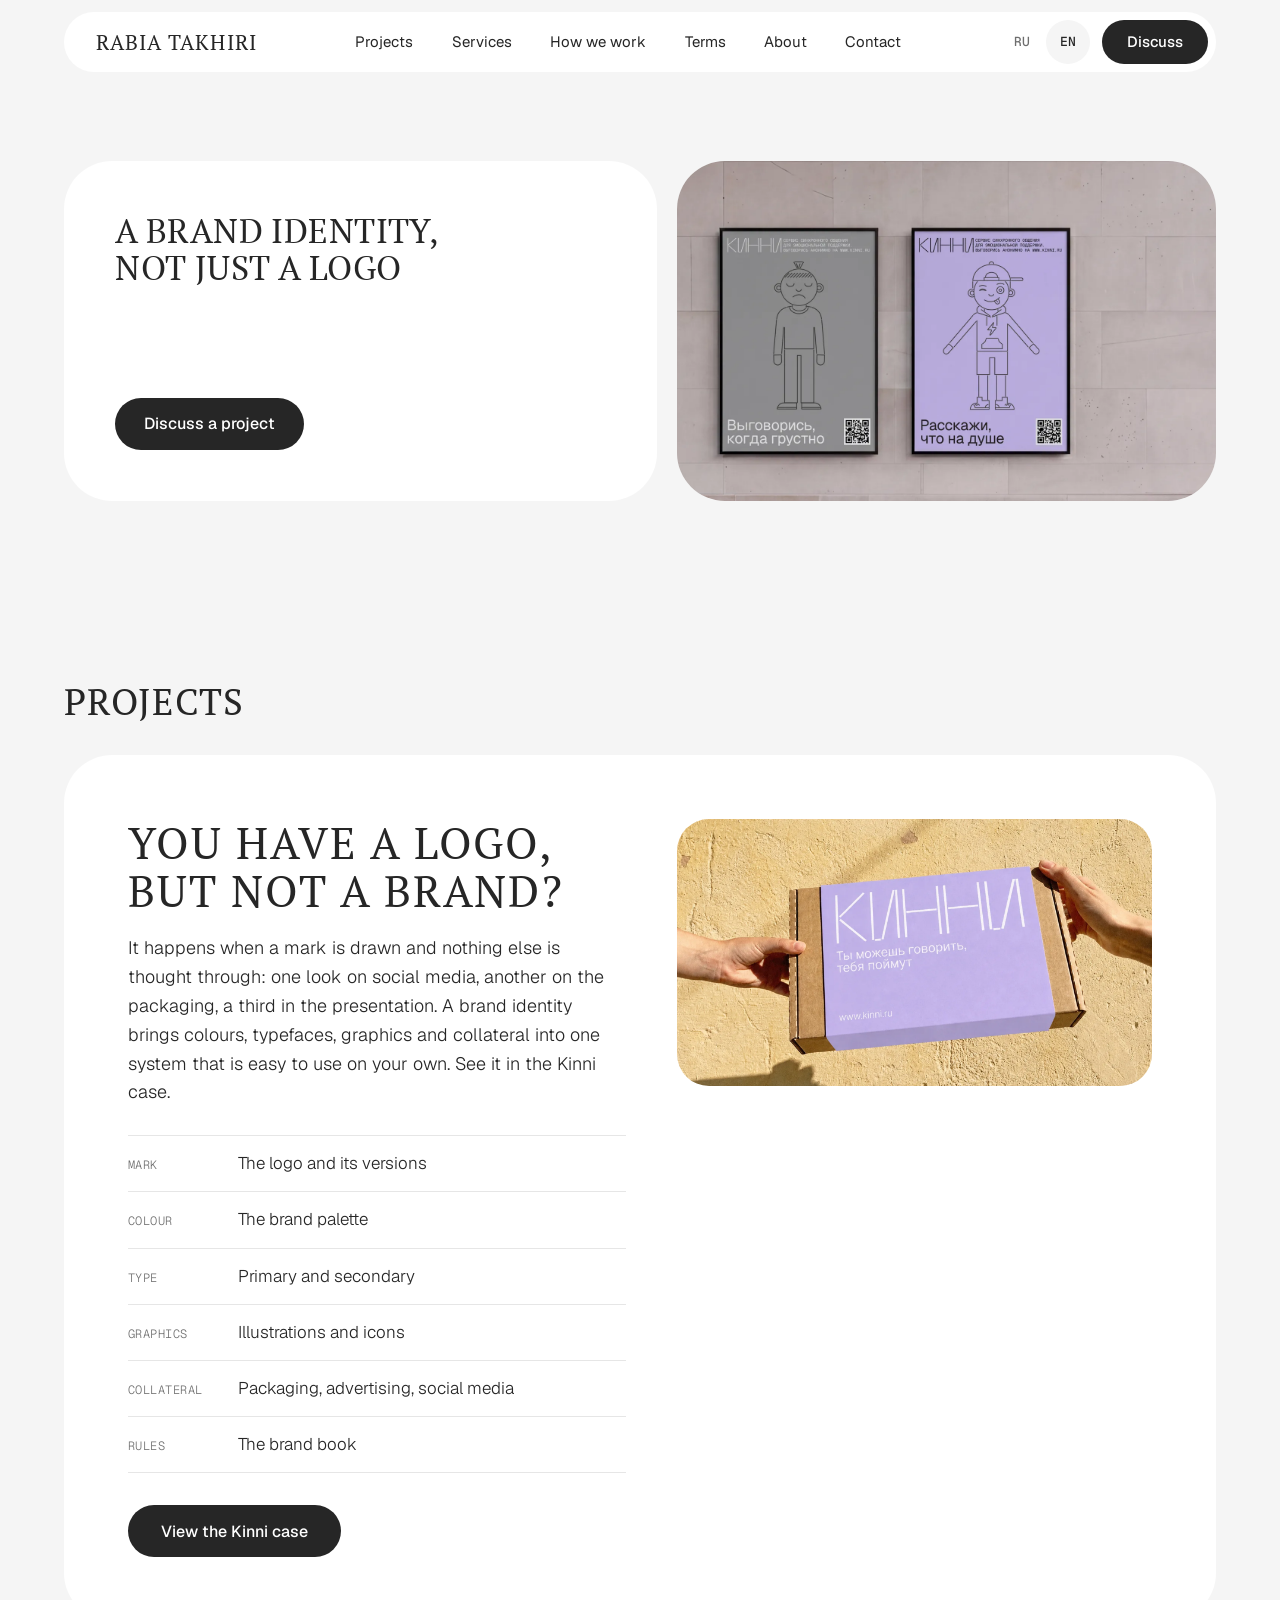
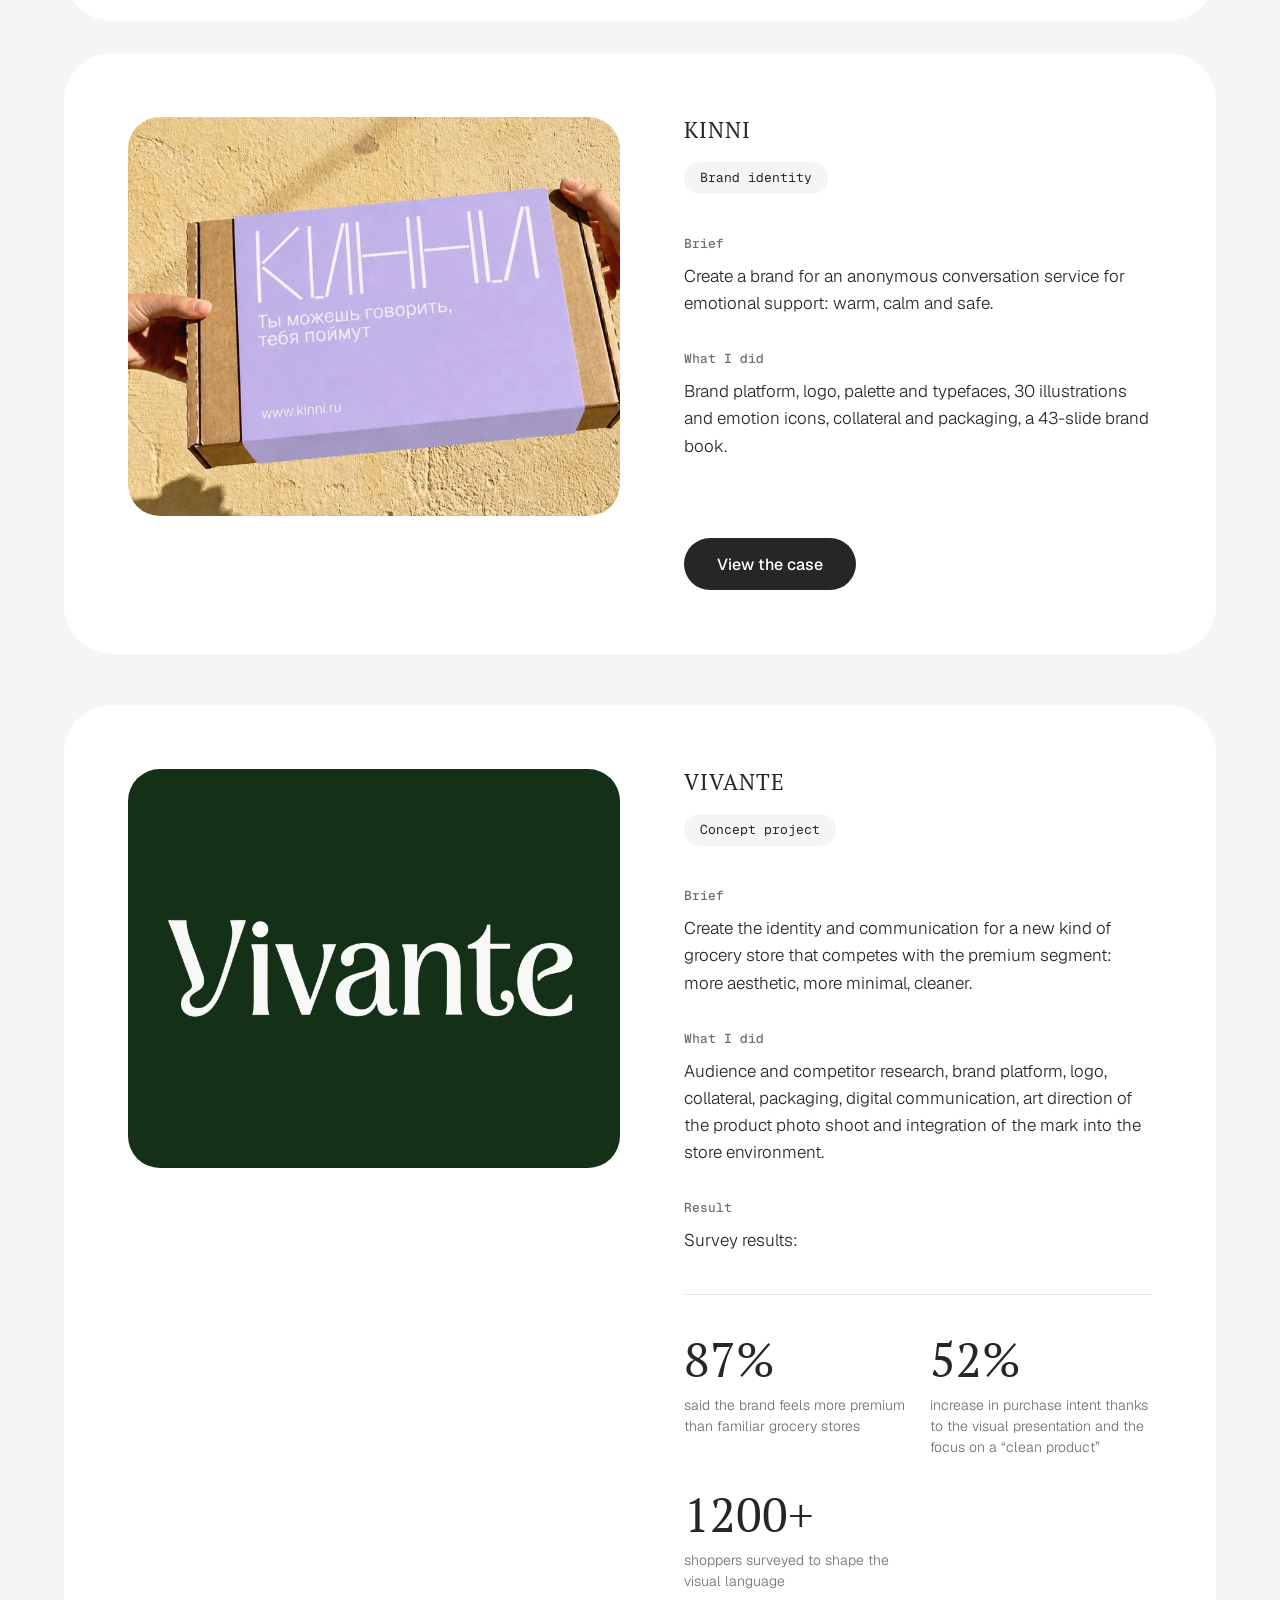
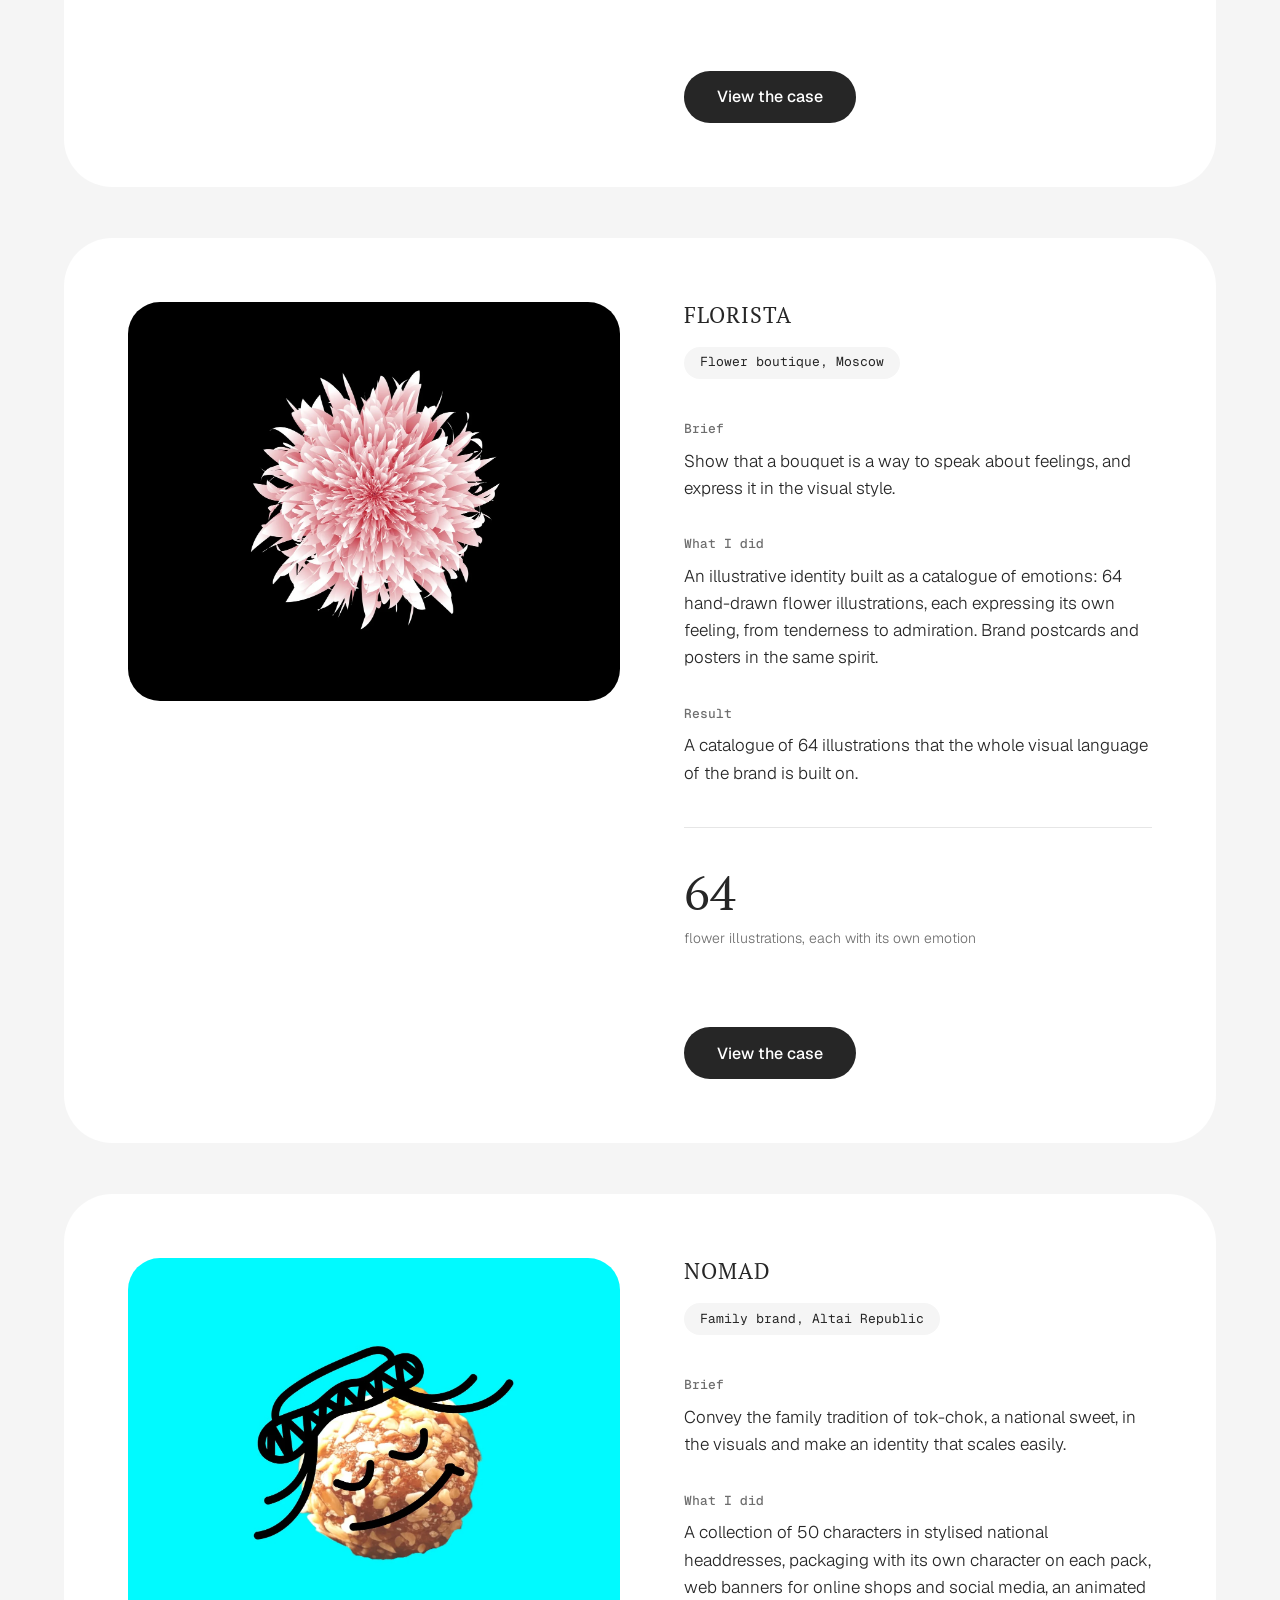
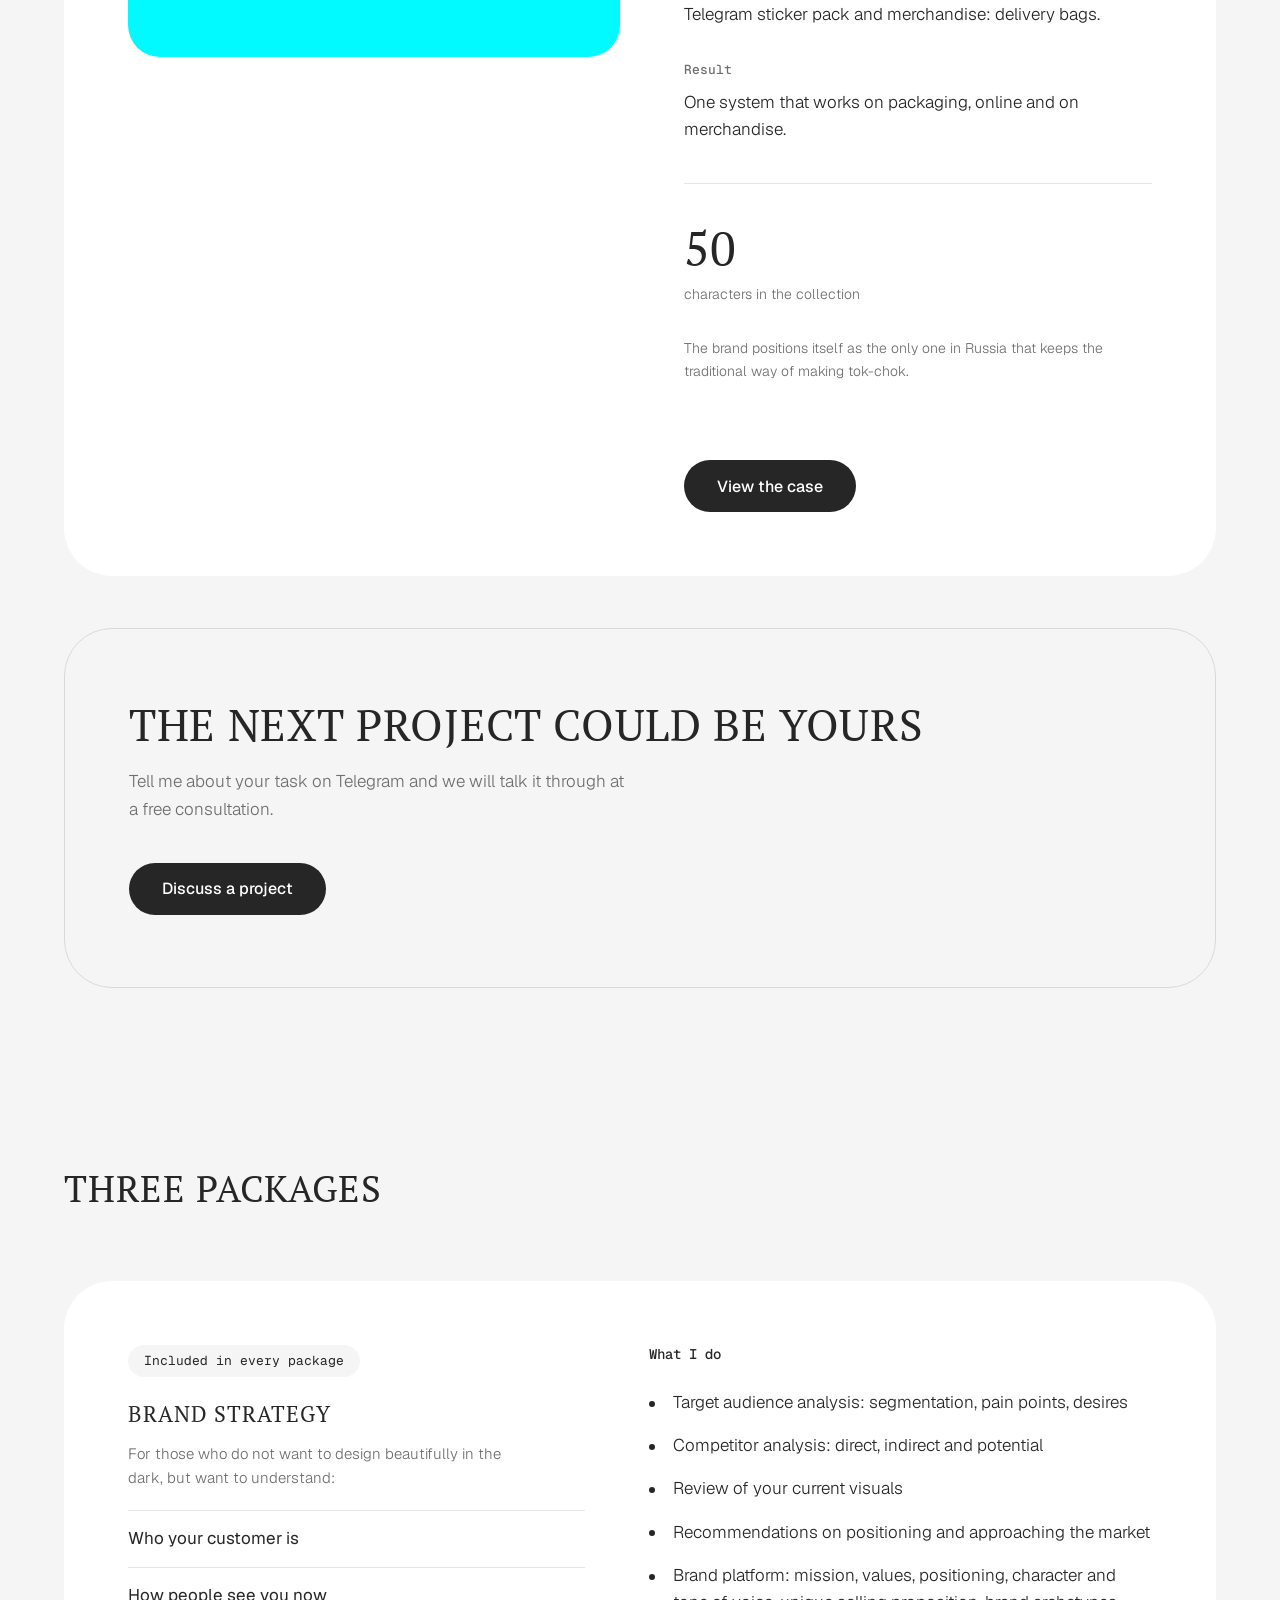
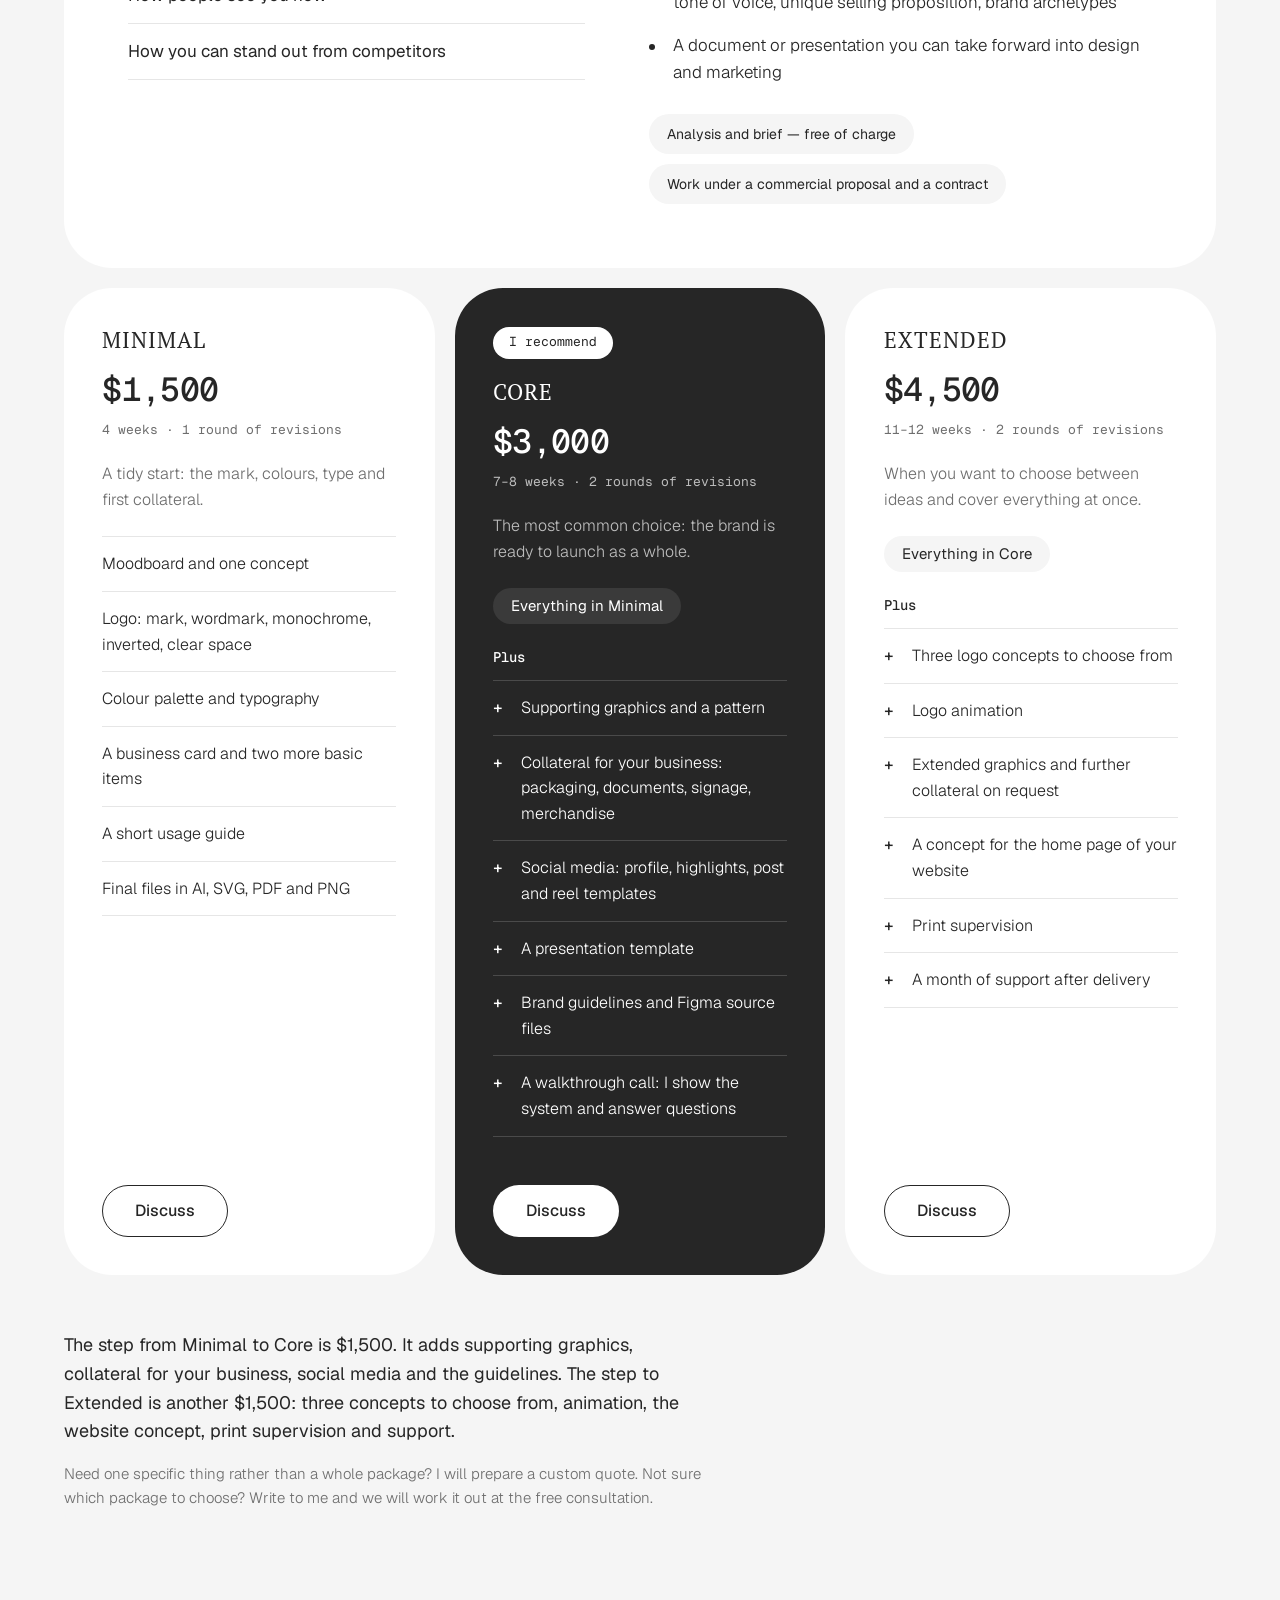
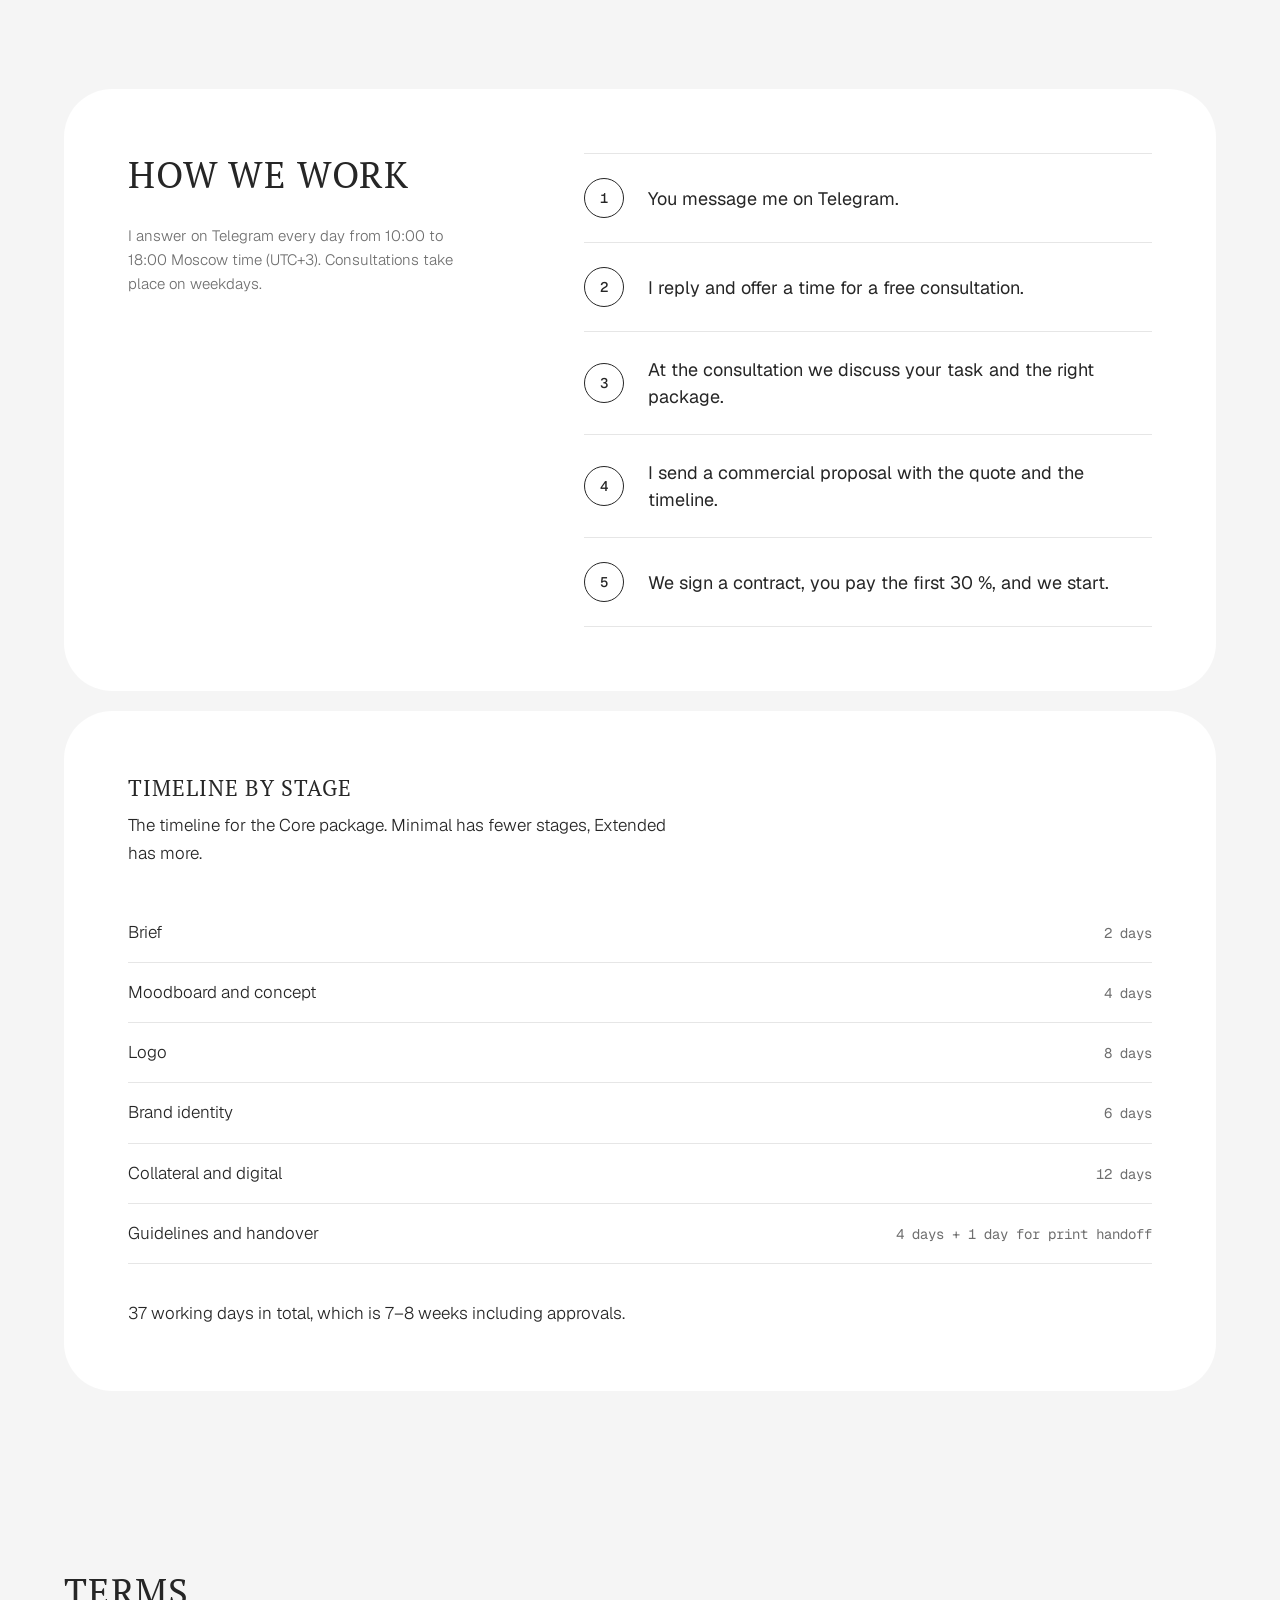
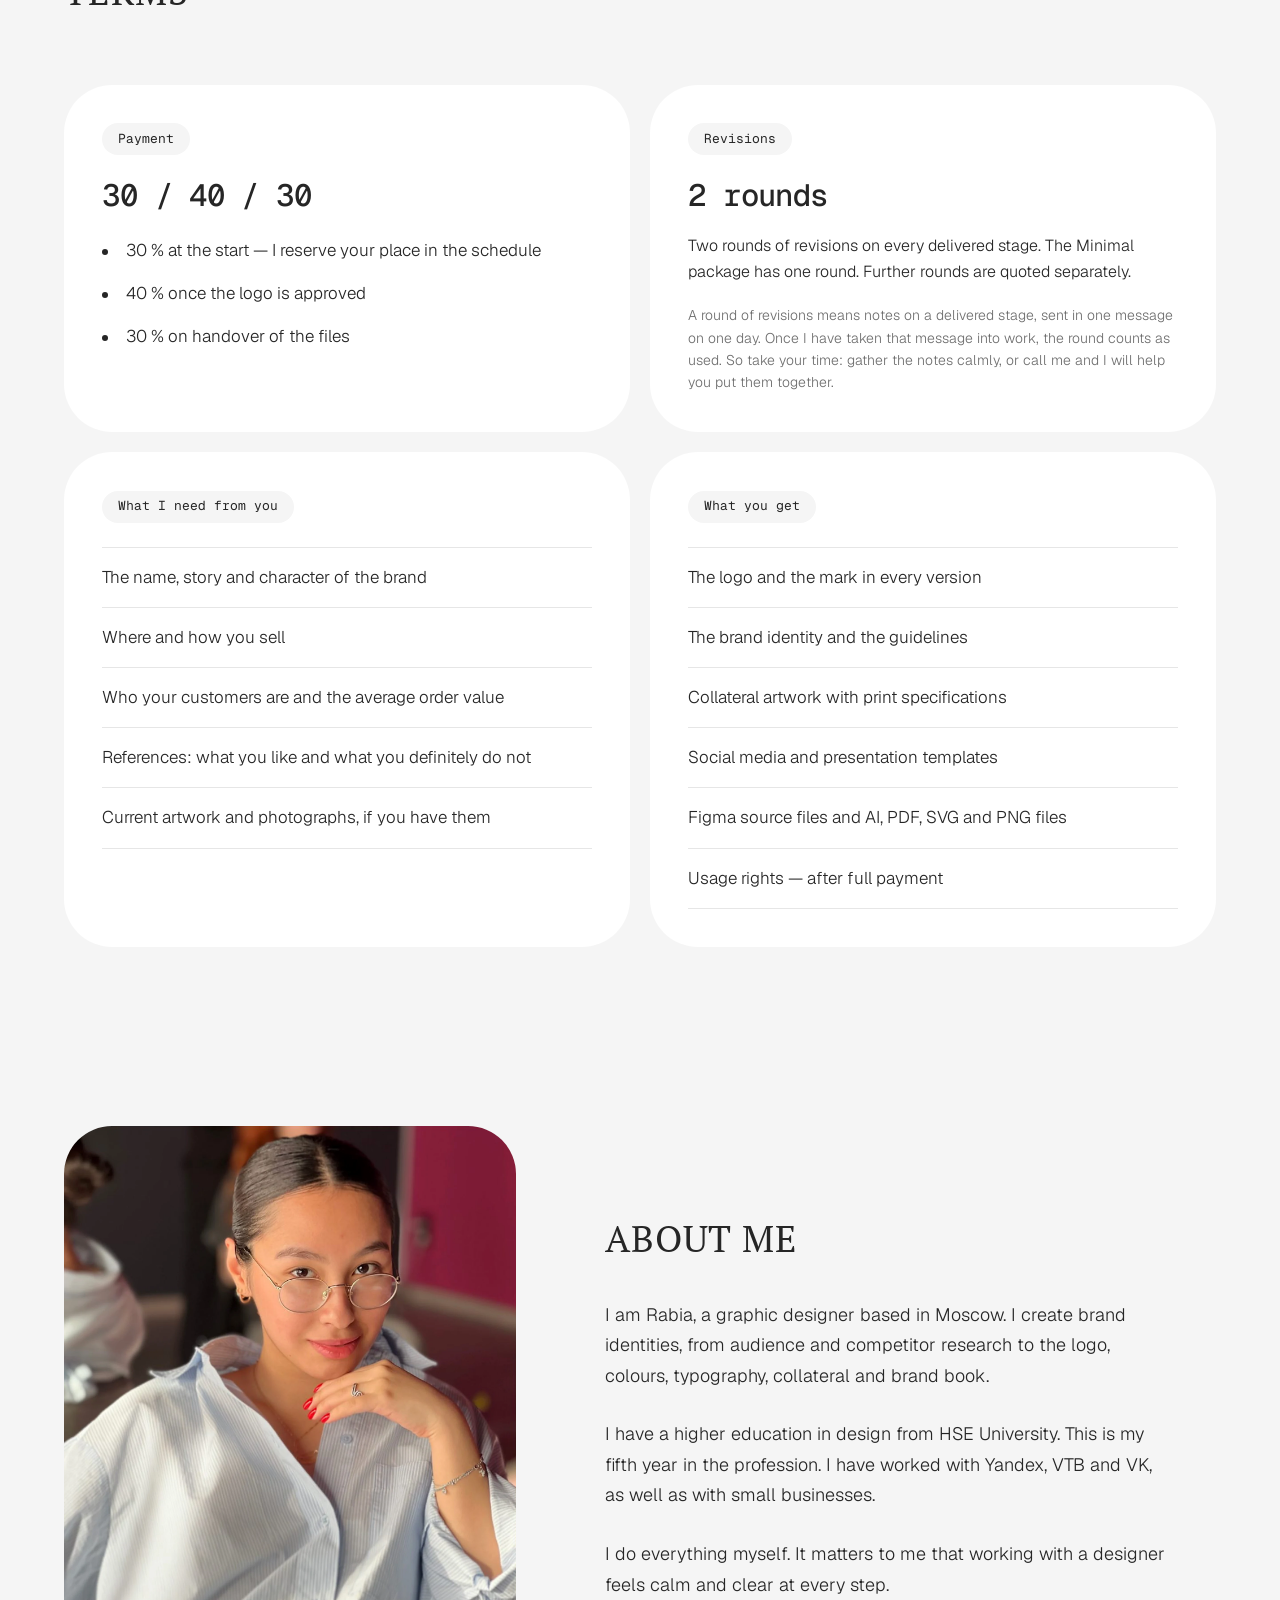
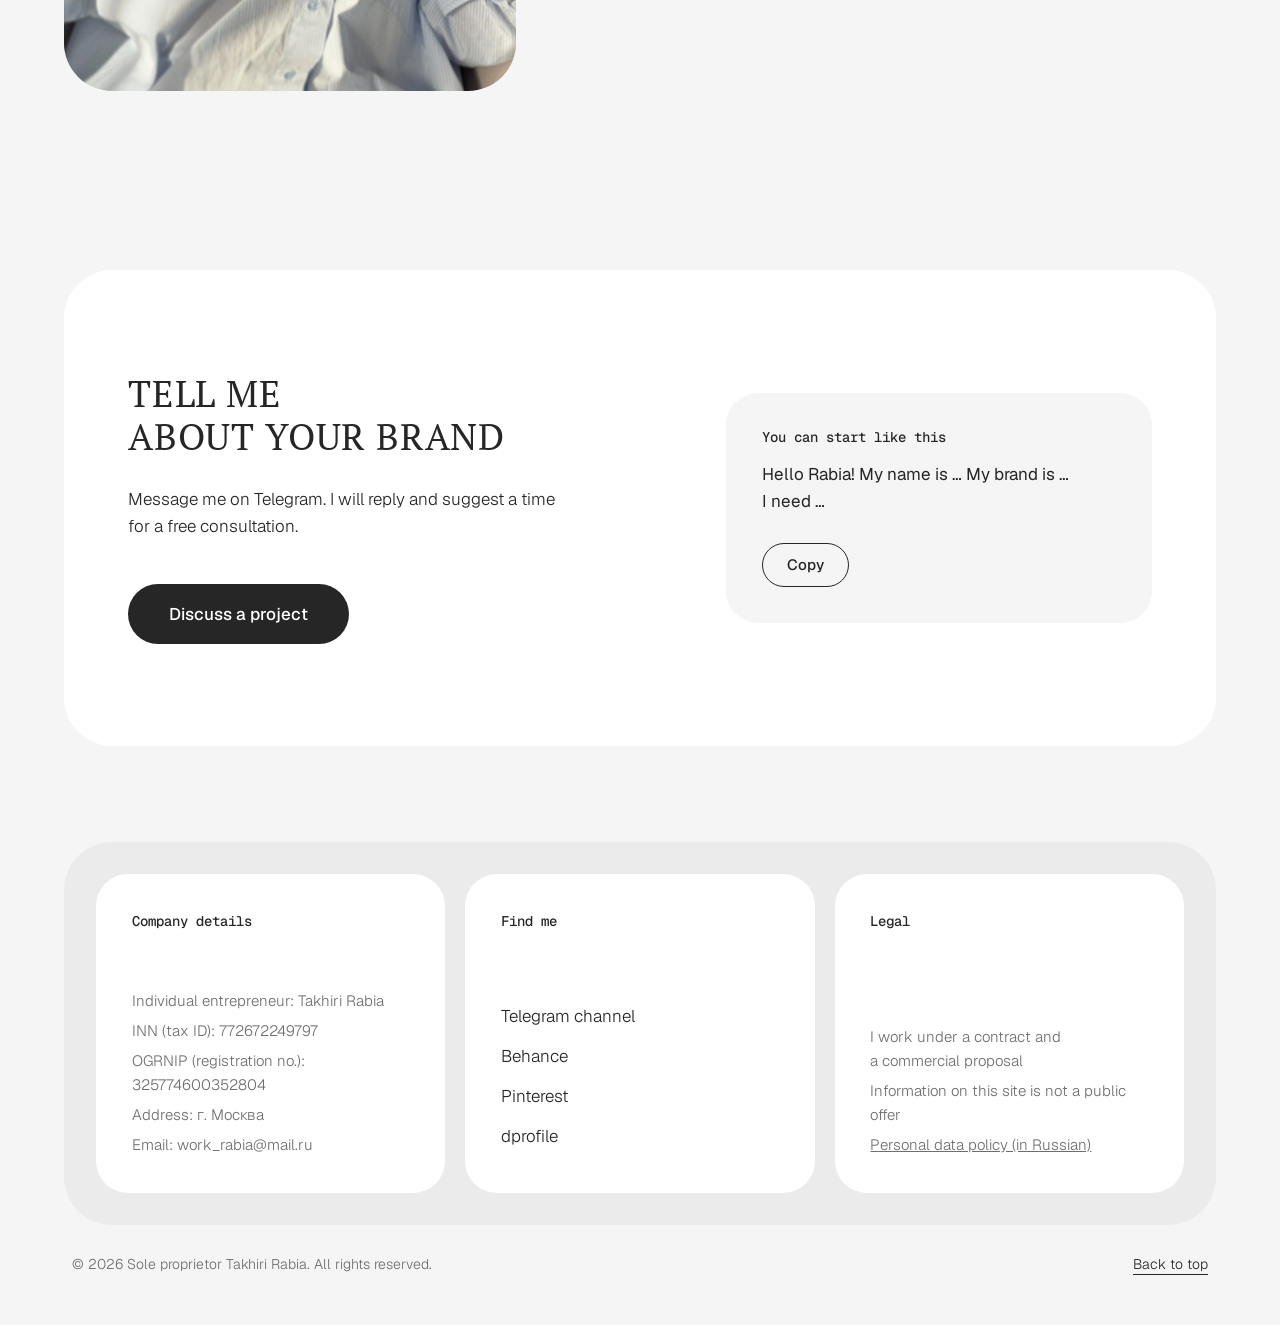
==== index.html @ e104e0b5 "сайт" ====
<!doctype html>
<html lang="ru">
<head>
  <meta charset="utf-8">
  <meta name="viewport" content="width=device-width, initial-scale=1">
  <title>Rabia — графический дизайнер, фирменный стиль, Москва</title>
  <meta name="description" content="Rabia, графический дизайнер из Москвы. Фирменный стиль под ключ: исследование, логотип, цвета, шрифты, носители и брендбук. Бесплатная консультация.">
  <meta name="theme-color" content="#F5F5F5">

  <!-- ЗАМЕНИТЬ: адрес сайта после публикации (см. README, раздел «Что заменить») -->
  <link rel="canonical" href="https://ВАШ-ЛОГИН.github.io/НАЗВАНИЕ-РЕПОЗИТОРИЯ/">
  <meta property="og:type" content="website">
  <meta property="og:site_name" content="Rabia">
  <meta property="og:title" content="Rabia — графический дизайнер, фирменный стиль, Москва">
  <meta property="og:description" content="Фирменный стиль под ключ: исследование, логотип, цвета, шрифты, носители и брендбук. Бесплатная консультация.">
  <meta property="og:url" content="https://ВАШ-ЛОГИН.github.io/НАЗВАНИЕ-РЕПОЗИТОРИЯ/">
  <meta property="og:image" content="https://ВАШ-ЛОГИН.github.io/НАЗВАНИЕ-РЕПОЗИТОРИЯ/og.png">
  <meta property="og:locale" content="ru_RU">
  <meta property="og:locale:alternate" content="en_US">
  <meta name="twitter:card" content="summary_large_image">

  <link rel="icon" href="favicon.svg" type="image/svg+xml">
  <link rel="stylesheet" href="css/style.css">
</head>
<body>

<a class="skip" href="#main" data-i18n="skip">К содержимому</a>

<div class="header-wrap">
  <header class="site-header container">
    <a class="wordmark" href="#top" data-i18n-attr="aria-label:nav.home" aria-label="Rabia Takhiri, в начало страницы">Rabia Takhiri</a>

    <nav class="nav" id="nav" data-i18n-attr="aria-label:nav.menu" aria-label="Меню">
      <a href="#projects" data-i18n="nav.projects">Проекты</a>
      <a href="#services" data-i18n="nav.services">Услуги</a>
      <a href="#process" data-i18n="nav.process">Как мы работаем</a>
      <a href="#terms" data-i18n="nav.terms">Условия</a>
      <a href="#about" data-i18n="nav.about">Обо мне</a>
      <a href="#contacts" data-i18n="nav.contacts">Контакты</a>
    </nav>

    <div class="header-actions">
      <div class="lang" role="group" data-i18n-attr="aria-label:nav.lang" aria-label="Язык сайта">
        <button type="button" data-lang="ru" aria-pressed="true">RU</button>
        <button type="button" data-lang="en" aria-pressed="false">EN</button>
      </div>
      <a class="btn btn--dark btn--sm header-write" data-link="telegram" data-i18n="nav.write" href="https://t.me/work_rabia">Обсудить</a>
      <button type="button" class="menu-btn" id="menu-btn" aria-expanded="false" aria-controls="nav" data-i18n="nav.menu">Меню</button>
    </div>
  </header>
</div>

<main id="main">
  <span id="top"></span>

  <!-- Первый экран -->
  <section class="hero container" id="hero">
    <div class="hero-text card">
      <h1 data-i18n="hero.title">Фирменный стиль,<br>а не только логотип</h1>
      <div class="hero-bottom">
        <div class="hero-actions">
          <a class="btn btn--dark btn--lg" data-link="telegram" data-i18n="hero.cta" href="https://t.me/work_rabia">Обсудить проект</a>
        </div>
      </div>
    </div>

    <div class="demo card hero-kinni" id="hero-kinni" role="img" data-i18n-attr="aria-label:hero.demo.alt" aria-label="Фирменный стиль Кинни: знак, носители и упаковка"><img class="is-on" src="images/kinni/bb-41.webp" alt=""></div>
  </section>

  <!-- Проекты -->
  <section class="section container" id="projects">
    <div class="section-head">
      <h2 data-i18n="projects.title">Проекты</h2>
    </div>
    <div class="card sysblock">
      <div class="sysblock-main">
        <h3 data-i18n="identity.blockTitle"></h3>
        <p class="sysblock-lead" data-i18n="identity.intro"></p>
        <ul class="syschecks" data-checks="identity.checks"></ul>
        <a class="btn btn--dark" href="case.html?id=kinni" data-i18n="identity.more"></a>
      </div>
      <div class="sysblock-pic"><img src="images/kinni/bb-41.webp" width="1600" height="900" loading="lazy" decoding="async" data-i18n-attr="alt:identity.blockAlt" alt=""></div>
    </div>
    <div class="projects" id="project-list"></div>
  </section>

  <!-- Услуги -->
  <section class="section container" id="services">
    <div class="section-head">
      <h2 data-i18n="services.title">Три пакета</h2>
    </div>

    <article class="card shared">
      <div class="shared-main">
        <p class="chip" data-i18n="services.shared.tag"></p>
        <h3 data-i18n="services.shared.title"></h3>
        <p class="strat-lead" data-i18n="services.shared.lead"></p>
        <ul class="questions" data-list="services.shared.questions"></ul>
      </div>
      <div class="shared-do">
        <h4 data-i18n="services.shared.doTitle"></h4>
        <ul class="dots" data-list="services.shared.items"></ul>
        <ul class="extras" data-list="services.shared.extras"></ul>
      </div>
    </article>

    <div class="tariffs">
      <article class="card tariff">
        <h3 data-i18n="services.min.name"></h3>
        <p class="price"><span class="price-num" data-i18n="services.min.price"></span></p>
        <p class="terms" data-i18n="services.min.terms"></p>
        <p class="fit" data-i18n="services.min.fit"></p>
        <ul class="lines" data-list="services.min.items"></ul>
        <a class="btn btn--outline tariff-cta" data-link="telegram" data-i18n="services.cta" href="https://t.me/work_rabia"></a>
      </article>

      <article class="card tariff tariff--dark">
        <p class="rec" data-i18n="services.rec"></p>
        <h3 data-i18n="services.base.name"></h3>
        <p class="price"><span class="price-num" data-i18n="services.base.price"></span></p>
        <p class="terms" data-i18n="services.base.terms"></p>
        <p class="fit" data-i18n="services.base.fit"></p>
        <p class="base" data-i18n="services.base.base"></p>
        <h4 class="more" data-i18n="services.base.addTitle"></h4>
        <ul class="lines plus" data-list="services.base.items"></ul>
        <a class="btn btn--light tariff-cta" data-link="telegram" data-i18n="services.cta" href="https://t.me/work_rabia"></a>
      </article>

      <article class="card tariff">
        <h3 data-i18n="services.max.name"></h3>
        <p class="price"><span class="price-num" data-i18n="services.max.price"></span></p>
        <p class="terms" data-i18n="services.max.terms"></p>
        <p class="fit" data-i18n="services.max.fit"></p>
        <p class="base" data-i18n="services.max.base"></p>
        <h4 class="more" data-i18n="services.max.addTitle"></h4>
        <ul class="lines plus" data-list="services.max.items"></ul>
        <a class="btn btn--outline tariff-cta" data-link="telegram" data-i18n="services.cta" href="https://t.me/work_rabia"></a>
      </article>
    </div>

    <p class="diff" data-i18n="services.diff"></p>
    <p class="foot" data-i18n="services.foot"></p>
  </section>

  <!-- Как мы работаем -->
  <section class="section container" id="process">
    <div class="card process">
      <div class="process-head">
        <h2 data-i18n="process.title">Как мы работаем</h2>
        <p class="note" data-i18n="process.note"></p>
      </div>
      <ol class="steps-list" data-list="process.steps"></ol>
    </div>

    <div class="card stages">
      <div class="stages-head">
        <h3 data-i18n="process.stagesTitle"></h3>
        <p class="note" data-i18n="process.stagesNote"></p>
      </div>
      <ul class="stages-list" id="stages-list"></ul>
      <p class="stages-total" data-i18n="process.total"></p>
    </div>
  </section>

  <!-- Условия -->
  <section class="section container" id="terms">
    <div class="section-head">
      <h2 data-i18n="terms.title">Условия</h2>
    </div>
    <div class="terms-grid">
      <article class="card term">
        <p class="chip" data-i18n="terms.payment.tag"></p>
        <p class="term-big" data-i18n="terms.payment.big"></p>
        <ul class="dots" data-list="terms.payment.items"></ul>
      </article>

      <article class="card term">
        <p class="chip" data-i18n="terms.edits.tag"></p>
        <p class="term-big" data-i18n="terms.edits.big"></p>
        <p class="term-text" data-i18n="terms.edits.text"></p>
        <p class="term-note" data-i18n="terms.edits.note"></p>
      </article>

      <article class="card term">
        <p class="chip" data-i18n="terms.need.tag"></p>
        <ul class="lines" data-list="terms.need.items"></ul>
      </article>

      <article class="card term">
        <p class="chip" data-i18n="terms.get.tag"></p>
        <ul class="lines" data-list="terms.get.items"></ul>
      </article>
    </div>
  </section>

  <!-- Обо мне -->
  <section class="section container about" id="about">
    <div id="about-photo"></div>
    <div class="about-text">
      <h2 data-i18n="about.title">Обо мне</h2>
      <div class="paras" data-paras="about.paras"></div>
    </div>
  </section>

  <!-- Контакты -->
  <section class="section container" id="contacts">
    <div class="card contacts">
      <div class="contacts-main">
        <h2 data-i18n="contacts.title">Расскажите о своём бренде</h2>
        <p data-i18n="contacts.text"></p>
        <a class="btn btn--dark btn--lg" data-link="telegram" data-i18n="contacts.btn" href="https://t.me/work_rabia">Обсудить проект</a>
      </div>
      <div class="template">
        <h3 data-i18n="contacts.templateTitle"></h3>
        <p class="template-text" id="template-text" data-i18n="contacts.template"></p>
        <button type="button" class="btn btn--outline btn--sm" id="copy-btn" data-i18n="contacts.copy">Скопировать</button>
      </div>
    </div>
  </section>
</main>

<footer class="footer container">
  <div class="footer-panel">
    <div class="footer-grid">
      <section class="fcard">
        <p class="flabel" data-i18n="footer.legalTitle"></p>
        <div class="fbody">
          <p class="footer-name" data-i18n="footer.name"></p>
          <p id="f-inn"></p>
          <p id="f-ogrnip"></p>
          <p id="f-address"></p>
          <p id="f-email"></p>
        </div>
      </section>
      <section class="fcard">
        <p class="flabel" data-i18n="footer.linksTitle"></p>
        <ul class="flinks">
          <li><a data-link="channel" data-i18n="contacts.channel" href="https://t.me/rabia_tathiri">Telegram-канал</a></li>
          <li><a data-link="behance" data-i18n="contacts.behance" href="https://www.behance.net/rabiatathiri">Behance</a></li>
          <li><a data-link="pinterest" data-i18n="contacts.pinterest" href="https://www.pinterest.com/rabia_tathiri/">Pinterest</a></li>
          <li><a data-link="dprofile" data-i18n="contacts.dprofile" href="https://dprofile.ru/rabiata">dprofile</a></li>
        </ul>
      </section>
      <section class="fcard">
        <p class="flabel" data-i18n="footer.workTitle"></p>
        <div class="fbody">
          <p data-i18n="footer.contract"></p>
          <p data-i18n="footer.offer"></p>
          <p><a href="privacy.html" data-i18n="footer.privacy">Политика обработки персональных данных</a></p>
        </div>
      </section>
    </div>
  </div>
  <div class="footer-bottom">
    <p data-i18n="footer.copy"></p>
    <a href="#top" data-i18n="footer.top"></a>
  </div>
</footer>

<noscript><p class="noscript">Для работы сайта нужен JavaScript. Telegram: <a href="https://t.me/work_rabia">@work_rabia</a></p></noscript>

<script src="content/settings.js"></script>
<script src="content/kinni.js"></script>
<script src="content/texts.js"></script>
<script src="content/projects.js"></script>
<script src="js/transitions.js"></script>
<script src="js/main.js"></script>
</body>
</html>
---- css/style.css ----
/* Rabia — стили */

/* ---------- шрифты (лежат в папке fonts, ничего внешнего не грузится) ---------- */
@font-face {
  font-family: 'PT Serif';
  src: url('../fonts/pt-serif-cyrillic-ext-400-normal.woff2') format('woff2');
  font-weight: 400;
  font-style: normal;
  font-display: swap;
  unicode-range: U+0460-052F,U+1C80-1C8A,U+20B4,U+2DE0-2DFF,U+A640-A69F,U+FE2E-FE2F;
}
@font-face {
  font-family: 'PT Serif';
  src: url('../fonts/pt-serif-cyrillic-400-normal.woff2') format('woff2');
  font-weight: 400;
  font-style: normal;
  font-display: swap;
  unicode-range: U+0301,U+0400-045F,U+0490-0491,U+04B0-04B1,U+2116;
}
@font-face {
  font-family: 'PT Serif';
  src: url('../fonts/pt-serif-latin-ext-400-normal.woff2') format('woff2');
  font-weight: 400;
  font-style: normal;
  font-display: swap;
  unicode-range: U+0100-02BA,U+02BD-02C5,U+02C7-02CC,U+02CE-02D7,U+02DD-02FF,U+0304,U+0308,U+0329,U+1D00-1DBF,U+1E00-1E9F,U+1EF2-1EFF,U+2020,U+20A0-20AB,U+20AD-20C0,U+2113,U+2C60-2C7F,U+A720-A7FF;
}
@font-face {
  font-family: 'PT Serif';
  src: url('../fonts/pt-serif-latin-400-normal.woff2') format('woff2');
  font-weight: 400;
  font-style: normal;
  font-display: swap;
  unicode-range: U+0000-00FF,U+0131,U+0152-0153,U+02BB-02BC,U+02C6,U+02DA,U+02DC,U+0304,U+0308,U+0329,U+2000-206F,U+20AC,U+2122,U+2191,U+2193,U+2212,U+2215,U+FEFF,U+FFFD;
}
@font-face {
  font-family: 'Geist';
  src: url('../fonts/geist-cyrillic-wght-normal.woff2') format('woff2');
  font-weight: 100 900;
  font-display: swap;
  unicode-range: U+0301, U+0400-045F, U+0490-0491, U+04B0-04B1, U+2116;
}
@font-face {
  font-family: 'Geist';
  src: url('../fonts/geist-latin-ext-wght-normal.woff2') format('woff2');
  font-weight: 100 900;
  font-display: swap;
  unicode-range: U+0100-02BA, U+02BD-02C5, U+02C7-02CC, U+02CE-02D7, U+02DD-02FF, U+0304, U+0308, U+0329, U+1D00-1DBF, U+1E00-1E9F, U+1EF2-1EFF, U+2020, U+20A0-20AB, U+20AD-20C0, U+2113, U+2C60-2C7F, U+A720-A7FF;
}
@font-face {
  font-family: 'Geist';
  src: url('../fonts/geist-latin-wght-normal.woff2') format('woff2');
  font-weight: 100 900;
  font-display: swap;
  unicode-range: U+0000-00FF, U+0131, U+0152-0153, U+02BB-02BC, U+02C6, U+02DA, U+02DC, U+0304, U+0308, U+0329, U+2000-206F, U+20AC, U+2122, U+2191, U+2193, U+2212, U+2215, U+FEFF, U+FFFD;
}
@font-face {
  font-family: 'Geist Mono';
  src: url('../fonts/geist-mono-cyrillic-wght-normal.woff2') format('woff2');
  font-weight: 100 900;
  font-display: swap;
  unicode-range: U+0301, U+0400-045F, U+0490-0491, U+04B0-04B1, U+2116;
}
@font-face {
  font-family: 'Geist Mono';
  src: url('../fonts/geist-mono-latin-ext-wght-normal.woff2') format('woff2');
  font-weight: 100 900;
  font-display: swap;
  unicode-range: U+0100-02BA, U+02BD-02C5, U+02C7-02CC, U+02CE-02D7, U+02DD-02FF, U+0304, U+0308, U+0329, U+1D00-1DBF, U+1E00-1E9F, U+1EF2-1EFF, U+2020, U+20A0-20AB, U+20AD-20C0, U+2113, U+2C60-2C7F, U+A720-A7FF;
}
@font-face {
  font-family: 'Geist Mono';
  src: url('../fonts/geist-mono-latin-wght-normal.woff2') format('woff2');
  font-weight: 100 900;
  font-display: swap;
  unicode-range: U+0000-00FF, U+0131, U+0152-0153, U+02BB-02BC, U+02C6, U+02DA, U+02DC, U+0304, U+0308, U+0329, U+2000-206F, U+20AC, U+2122, U+2191, U+2193, U+2212, U+2215, U+FEFF, U+FFFD;
}

/* ---------- основа ---------- */
:root {
  --bg: #F5F5F5;
  --card: #FFFFFF;
  --ink: #262626;
  --muted: #6E6E6E;
  --line: #E6E6E6;
  --dark: #262626;
  --dark-muted: #BDBDBD;
  --display: 'PT Serif', Georgia, 'Times New Roman', serif;
  --display-weight: 400;
  --display-style: normal;
  --body: 'Geist', system-ui, -apple-system, 'Segoe UI', Arial, sans-serif;
  --mono: 'Geist Mono', ui-monospace, 'SFMono-Regular', Menlo, Consolas, monospace;
  --r-xl: clamp(28px, 4vw, 48px);
  --r-l: clamp(20px, 2.6vw, 32px);
  --gap-section: clamp(104px, 14vw, 184px);
  --pad-card: clamp(28px, 5vw, 64px);
}

*, *::before, *::after { box-sizing: border-box; }

html {
  -webkit-text-size-adjust: 100%;
  text-size-adjust: 100%;
}
@media (prefers-reduced-motion: no-preference) {
  html { scroll-behavior: smooth; }
}

body {
  margin: 0;
  background: var(--bg);
  color: var(--ink);
  font-family: var(--body);
  font-size: 17px;
  font-weight: 300;
  line-height: 1.6;
  -webkit-font-smoothing: antialiased;
}

h1, h2, h3, h4, p, ul, ol, dl, dd, figure { margin: 0; padding: 0; }
ul, ol { list-style: none; }
img { display: block; max-width: 100%; }

a { color: inherit; }

.container {
  width: 100%;
  max-width: 1248px;
  margin-inline: auto;
  padding-inline: clamp(16px, 4vw, 48px);
}

.sr-only {
  position: absolute; width: 1px; height: 1px; margin: -1px; padding: 0;
  overflow: hidden; clip: rect(0, 0, 0, 0); white-space: nowrap; border: 0;
}

.skip {
  position: absolute; left: 16px; top: -64px; z-index: 50;
  background: var(--dark); color: #fff; padding: 12px 20px; border-radius: 999px;
  text-decoration: none; font-weight: 500;
}
.skip:focus { top: 16px; }

:focus-visible {
  outline: 3px solid var(--ink);
  outline-offset: 3px;
  border-radius: 6px;
}

/* ---------- заголовки ---------- */
h1, h2, h3 {
  font-family: var(--display);
  font-weight: var(--display-weight);
  font-style: var(--display-style);
  text-transform: uppercase;
  line-height: 1.15;
  letter-spacing: 0.02em;
  font-synthesis-weight: none;
}
h1 { font-size: clamp(28px, 3.9vw, 50px); line-height: 1.02; letter-spacing: 0.012em; }
h2 { font-size: clamp(24px, 2.9vw, 38px); letter-spacing: 0.022em; }
h3 { font-size: clamp(17px, 1.7vw, 22px); letter-spacing: 0.045em; }
h4 {
  font-family: var(--mono);
  font-size: 14px;
  font-weight: 500;
  line-height: 1.4;
}

.section { margin-top: var(--gap-section); scroll-margin-top: 96px; }
.section-head { margin-bottom: clamp(40px, 6vw, 72px); max-width: 720px; }
.section-intro { margin-top: 28px; font-size: 19px; line-height: 1.65; }
.section-foot { margin-top: clamp(40px, 6vw, 64px); }

.card {
  background: var(--card);
  border-radius: var(--r-xl);
  padding: var(--pad-card);
}

.chip {
  display: inline-flex;
  align-items: center;
  min-height: 32px;
  padding: 0 16px;
  border-radius: 999px;
  background: var(--bg);
  font-family: var(--mono);
  font-size: 13px;
  font-weight: 400;
  line-height: 1.3;
}

/* ---------- кнопки ---------- */
.btn {
  display: inline-flex;
  align-items: center;
  justify-content: center;
  min-height: 52px;
  padding: 0 32px;
  border-radius: 999px;
  border: 1px solid transparent;
  font-family: var(--body);
  font-size: 16px;
  font-weight: 500;
  line-height: 1.2;
  text-decoration: none;
  cursor: pointer;
  transition: background-color 200ms ease, color 200ms ease, border-color 200ms ease;
}
.btn--sm { min-height: 44px; padding: 0 24px; font-size: 15px; }
.btn--lg { min-height: 60px; padding: 0 40px; font-size: 17px; }
.btn--dark { background: var(--dark); color: #fff; }
.btn--dark:hover { background: #404040; }
.btn--outline { background: transparent; color: var(--ink); border-color: var(--ink); }
.btn--outline:hover { background: var(--ink); color: #fff; }
.btn--light { background: #fff; color: var(--ink); }
.btn--light:hover { background: #E9E9E9; }
.tariff--dark :focus-visible { outline-color: #fff; }

/* ---------- шапка ---------- */
.header-wrap {
  position: sticky;
  top: 0;
  z-index: 30;
  background: var(--bg);
  padding-block: 12px;
}
.site-header {
  position: relative;
  display: flex;
  align-items: center;
  justify-content: space-between;
  gap: 16px;
  background: var(--card);
  border-radius: 999px;
  padding: 8px 8px 8px 32px;
  max-width: calc(1248px - 2 * clamp(16px, 4vw, 48px));
  width: calc(100% - 2 * clamp(16px, 4vw, 48px));
}
.wordmark {
  font-family: var(--display);
  font-size: 28px;
  text-transform: uppercase;
  text-decoration: none;
  line-height: 1;
  letter-spacing: 0.05em;
}
.nav { display: flex; gap: clamp(20px, 3vw, 40px); font-size: 15px; font-weight: 400; }
.nav a { text-decoration: none; padding: 10px 0; }
.nav a:hover { text-decoration: underline; text-underline-offset: 6px; }
.header-actions { display: flex; align-items: center; gap: 12px; }
.lang { display: flex; gap: 2px; }
.lang button {
  font: inherit;
  font-family: var(--mono);
  font-size: 13px;
  font-weight: 500;
  min-width: 44px;
  min-height: 44px;
  padding: 0 10px;
  border: 0;
  background: transparent;
  color: var(--muted);
  border-radius: 999px;
  cursor: pointer;
}
.lang button[aria-pressed="true"] { background: var(--bg); color: var(--ink); }
.menu-btn {
  display: none;
  font: inherit;
  font-size: 15px;
  font-weight: 500;
  min-height: 44px;
  padding: 0 22px;
  border: 1px solid var(--ink);
  background: transparent;
  color: var(--ink);
  border-radius: 999px;
  cursor: pointer;
}

/* ---------- первый экран ---------- */
.hero {
  display: grid;
  grid-template-columns: minmax(0, 1fr) minmax(0, 1fr);
  gap: clamp(48px, 7vw, 112px);
  align-items: center;
  padding-top: clamp(24px, 3.5vw, 48px);
}
.hero-text .lead { margin-top: 16px; font-size: clamp(18px, 1.7vw, 21px); line-height: 1.5; max-width: 420px; }
.hero-actions { margin-top: 36px; }
.hero-text .note { margin-top: 12px; font-size: 15px; color: var(--muted); max-width: 460px; }

.demo { padding: clamp(20px, 3vw, 32px); }
.demo-tag { font-family: var(--mono); font-size: 13px; font-weight: 400; color: var(--muted); padding: 4px 8px 16px; }

/* сцена масштабируется вместе с шириной карточки (единицы cqw) */
.stage {
  position: relative;
  container-type: inline-size;
  aspect-ratio: 1 / 1;
  width: 100%;
  background: #F7F6F2;
  border-radius: var(--r-l);
  overflow: hidden;
  --green: #1F3A2D;
  --sand: #C9B79C;
  --cream: #E6DCC8;
  --clay: #7A4E3A;
}
.stage > * { position: absolute; }

.p-mark {
  left: 35cqw; top: 35cqw; width: 30cqw; height: 30cqw;
  border-radius: 50%;
  background: var(--green);
  color: #F5F5F5;
  display: flex; align-items: center; justify-content: center;
  transition: transform 900ms cubic-bezier(.2, .7, .2, 1);
  transform-origin: 50% 50%;
}
.p-mark span { font-family: var(--display); font-size: 17cqw; line-height: 1; padding-bottom: 1.2cqw; }
.stage[data-mode="system"] .p-mark { transform: translate(-32.5cqw, -32.5cqw) scale(.7); }

.p-palette, .p-type, .p-card, .p-poster, .p-pack {
  opacity: 0;
  transform: translateY(2cqw);
  transition: opacity 600ms ease, transform 600ms ease;
}
.stage[data-mode="system"] .p-palette,
.stage[data-mode="system"] .p-type,
.stage[data-mode="system"] .p-card,
.stage[data-mode="system"] .p-poster,
.stage[data-mode="system"] .p-pack { opacity: 1; transform: none; }
.stage[data-mode="system"] .p-palette { transition-delay: 350ms; }
.stage[data-mode="system"] .p-type    { transition-delay: 450ms; }
.stage[data-mode="system"] .p-card    { transition-delay: 550ms; }
.stage[data-mode="system"] .p-poster  { transition-delay: 650ms; }
.stage[data-mode="system"] .p-pack    { transition-delay: 750ms; }

.p-palette { left: 36cqw; top: 7cqw; display: flex; gap: 2cqw; }
.p-palette i { display: block; width: 13cqw; height: 13cqw; border-radius: 4cqw; }
.p-palette i:nth-child(1) { background: var(--green); }
.p-palette i:nth-child(2) { background: var(--sand); }
.p-palette i:nth-child(3) { background: var(--cream); }
.p-palette i:nth-child(4) { background: var(--clay); }

.p-type { left: 36cqw; top: 25cqw; font-family: var(--display); font-size: 14cqw; line-height: 1; color: var(--green); }

.p-card {
  left: 7cqw; top: 44cqw; width: 52cqw; height: 28cqw;
  border-radius: 5cqw; background: var(--green); color: #F5F5F5;
  padding: 4cqw; display: flex; flex-direction: column; justify-content: space-between;
  font-family: var(--mono); font-size: 3.2cqw; line-height: 1.2;
}
.p-card .dot { width: 6cqw; height: 6cqw; border-radius: 50%; border: 0.4cqw solid var(--cream); }

.p-poster {
  left: 64cqw; top: 31cqw; width: 29cqw; height: 41cqw;
  border-radius: 5cqw; background: var(--cream); color: var(--green);
  padding: 3.5cqw; display: flex; flex-direction: column; justify-content: space-between;
  font-family: var(--mono); font-size: 3.2cqw; line-height: 1.2;
}
.p-poster .disc { width: 13cqw; height: 13cqw; border-radius: 50%; background: var(--green); }

.p-pack {
  left: 7cqw; top: 78cqw; width: 86cqw; height: 14cqw;
  border-radius: 999px; background: var(--sand); color: #262626;
  padding: 0 6cqw; display: flex; align-items: center; justify-content: space-between;
  font-family: var(--mono); font-size: 3.2cqw;
}
.p-pack .dot { width: 5.5cqw; height: 5.5cqw; border-radius: 50%; background: var(--green); }

.demo-controls { display: flex; flex-wrap: wrap; gap: 8px; margin-top: 20px; padding-inline: 4px; }
.demo-controls button {
  font: inherit;
  font-size: 15px;
  font-weight: 500;
  min-height: 44px;
  padding: 0 24px;
  border: 1px solid var(--ink);
  border-radius: 999px;
  background: transparent;
  color: var(--ink);
  cursor: pointer;
  transition: background-color 200ms ease, color 200ms ease;
}
.demo-controls button[aria-pressed="true"] { background: var(--ink); color: #fff; }
.demo-cap { margin: 16px 4px 4px; min-height: 3.2em; font-size: 15px; color: var(--muted); }

/* ---------- кейс Kinni ---------- */
.steps { display: flex; flex-direction: column; gap: clamp(24px, 3vw, 40px); }
.step {
  display: grid;
  grid-template-columns: minmax(0, 1fr) minmax(0, 1.15fr);
  gap: clamp(32px, 5vw, 72px);
  align-items: center;
}
.step:nth-child(even) .step-media { order: -1; }
.step--solo { grid-template-columns: minmax(0, 1fr); }
.step-text .num {
  display: inline-flex; align-items: center; justify-content: center;
  width: 40px; height: 40px; margin-bottom: 28px;
  border: 1px solid var(--ink); border-radius: 999px;
  font-family: var(--mono); font-size: 14px; font-weight: 500;
}
.step-text h3 { margin-bottom: 16px; }
.step-text p { max-width: 380px; }

.media { border-radius: var(--r-l); overflow: hidden; background: #EDEDED; aspect-ratio: 4 / 3; }
.media img { width: 100%; height: 100%; object-fit: cover; }
.media--empty { display: flex; align-items: center; justify-content: center; padding: 24px; }
.media-hint { font-family: var(--mono); font-size: 13px; font-weight: 400; color: #5C5C5C; text-align: center; max-width: 260px; }

.video { margin-top: clamp(24px, 3vw, 40px); display: flex; flex-wrap: wrap; gap: 32px; align-items: center; justify-content: space-between; }
.video-text { max-width: 520px; }
.video-text .media-hint { text-align: left; max-width: none; }
.video-text h3 { margin-bottom: 16px; }
.video-actions { display: flex; flex-wrap: wrap; gap: 12px; }

/* ---------- проекты ---------- */
.projects { display: flex; flex-direction: column; gap: clamp(32px, 4vw, 56px); }
.project {
  display: grid;
  grid-template-columns: minmax(0, 1.05fr) minmax(0, 1fr);
  gap: clamp(32px, 5vw, 72px);
  align-items: start;
}
.project--solo { grid-template-columns: minmax(0, 1fr); }
.gallery { display: grid; grid-template-columns: repeat(2, minmax(0, 1fr)); gap: 16px; }
.gallery-main { grid-column: 1 / -1; aspect-ratio: 1883 / 1527; }
.gallery-more { aspect-ratio: 1 / 1; }
.project-head { display: flex; flex-direction: column; align-items: flex-start; gap: 20px; margin-bottom: 40px; }
.facts { display: flex; flex-direction: column; gap: 32px; }
.fact dt { font-family: var(--mono); font-size: 13px; font-weight: 500; color: var(--muted); margin-bottom: 8px; }
.fact dd { max-width: 480px; }
.stats { display: grid; grid-template-columns: repeat(auto-fit, minmax(150px, 1fr)); gap: 32px 24px; margin-top: 40px; padding-top: 40px; border-top: 1px solid var(--line); }
.stat-v { display: block; font-family: var(--display); font-weight: 400; font-size: clamp(34px, 4vw, 48px); line-height: 1; margin-bottom: 12px; }
.stat-t { display: block; font-size: 14px; line-height: 1.5; color: var(--muted); }
.project-note { margin-top: 32px; font-size: 14px; color: var(--muted); max-width: 440px; }
.project-btn { margin-top: 40px; }
.project--soon { display: block; text-align: left; padding-block: clamp(40px, 6vw, 72px); background: transparent; border: 1px solid #D9D9D9; }
.project--soon h3 { margin-bottom: 12px; }
.project--soon p { color: var(--muted); max-width: 520px; }
.project--soon h3 { max-width: 520px; }

/* ---------- услуги ---------- */
.strat { margin: 32px 0 8px; padding: clamp(24px, 3vw, 32px); border-radius: 28px; background: var(--bg); }
.tariff .strat h4 { margin: 20px 0 12px; }
.strat h5 { margin: 32px 0 20px; font-size: 15px; font-weight: 500; }
.strat-lead { font-size: 15px; color: var(--muted); }
.questions { margin-top: 20px; display: flex; flex-direction: column; }
.questions li { padding: 14px 0; border-top: 1px solid var(--line); font-size: 17px; font-weight: 400; }
.questions li:last-child { border-bottom: 1px solid var(--line); }
.dots { display: flex; flex-direction: column; gap: 16px; }
.dots li { position: relative; padding-left: 24px; }
.dots li::before { content: ''; position: absolute; left: 0; top: 0.7em; width: 6px; height: 6px; border-radius: 50%; background: currentColor; }
.extras { display: flex; flex-wrap: wrap; gap: 10px; margin-top: 28px; }
.extras li { min-height: 40px; display: inline-flex; align-items: center; padding: 0 18px; border-radius: 999px; background: #fff; font-size: 14px; font-weight: 400; }
.tariff--dark .strat { background: #333; }
.tariff--dark .strat-lead { color: var(--dark-muted); }
.tariff--dark .questions li { border-color: #4A4A4A; }
.tariff--dark .strat .chip, .tariff--dark .extras li { background: #262626; color: #fff; }
.tariff .part { margin-top: 40px; }
.tariff--dark .more { margin-top: 28px; }

.tariffs { display: grid; grid-template-columns: repeat(2, minmax(0, 1fr)); gap: clamp(20px, 2.5vw, 32px); margin-top: clamp(20px, 2.5vw, 32px); align-items: stretch; }
.tariff { display: flex; flex-direction: column; }
.tariff h3 { margin-bottom: 28px; }
.price { display: flex; flex-wrap: wrap; align-items: baseline; gap: 8px 20px; }
.price-num { font-family: var(--mono); font-size: clamp(32px, 3.8vw, 44px); font-weight: 500; line-height: 1.1; letter-spacing: -0.02em; }
.time { font-family: var(--mono); font-size: 14px; font-weight: 400; color: var(--muted); }
.fit { margin-top: 28px; font-size: 16px; color: var(--muted); }
.base { margin-top: 28px; display: inline-flex; align-self: flex-start; align-items: center; min-height: 36px; padding: 0 18px; border-radius: 999px; background: #3A3A3A; font-size: 15px; font-weight: 400; }
.tariff h4 { margin-top: 36px; margin-bottom: 4px; }
.lines { margin-top: 28px; display: flex; flex-direction: column; }
.tariff h4 + .lines { margin-top: 12px; }
.lines li { padding: 16px 0; border-top: 1px solid var(--line); }
.lines li:last-child { border-bottom: 1px solid var(--line); }
.lines.plus li { position: relative; padding-left: 28px; }
.lines.plus li::before { content: '+'; position: absolute; left: 0; top: 16px; font-family: var(--mono); font-weight: 500; }
.tariff .dots { margin-top: 20px; }
.tariff-cta { margin-top: auto; align-self: flex-start; }
.tariff > ul:last-of-type { margin-bottom: 48px; }
.tariff .strat ul:last-child { margin-bottom: 0; }

.tariff--dark { background: var(--dark); color: #fff; }
.tariff--dark .time { color: var(--dark-muted); }
.tariff--dark .lines li { border-color: #4A4A4A; }
.tariff--dark .lines li:last-child { border-color: #4A4A4A; }
.tariff--dark h4 { color: #fff; }
.tariff--dark .dots li { color: #E6E6E6; }

.diff { margin-top: clamp(40px, 5vw, 56px); max-width: 640px; font-size: 18px; font-weight: 400; }
.foot { margin-top: 16px; max-width: 640px; font-size: 15px; color: var(--muted); }

/* ---------- как мы работаем ---------- */
.process { display: grid; grid-template-columns: minmax(0, 0.8fr) minmax(0, 1.2fr); gap: clamp(40px, 6vw, 96px); }
.process-head .note { margin-top: 28px; font-size: 15px; color: var(--muted); max-width: 340px; }
.steps-list { counter-reset: s; display: flex; flex-direction: column; }
.steps-list li {
  counter-increment: s;
  display: grid; grid-template-columns: 40px 1fr; gap: 24px; align-items: center;
  padding: 24px 0; border-top: 1px solid var(--line); font-size: 18px; font-weight: 400;
}
.steps-list li:last-child { border-bottom: 1px solid var(--line); }
.steps-list li::before {
  content: counter(s);
  display: inline-flex; align-items: center; justify-content: center;
  width: 40px; height: 40px; border: 1px solid var(--ink); border-radius: 999px;
  font-family: var(--mono); font-size: 14px; font-weight: 500;
}
.steps-list li { line-height: 1.5; }

/* ---------- обо мне ---------- */
.about { display: grid; grid-template-columns: minmax(0, 0.85fr) minmax(0, 1.15fr); gap: clamp(40px, 7vw, 112px); align-items: center; }
.about--solo { grid-template-columns: minmax(0, 1fr); }
.about--solo .about-text { max-width: 640px; }
.portrait { aspect-ratio: 4 / 5; border-radius: var(--r-xl); }
.about-text h2 { margin-bottom: 40px; }
.paras { display: flex; flex-direction: column; gap: 28px; max-width: 560px; font-size: 18px; line-height: 1.7; }

/* ---------- контакты ---------- */
.contacts {
  display: grid;
  grid-template-columns: minmax(0, 1.1fr) minmax(0, 0.9fr);
  gap: clamp(40px, 6vw, 96px);
  align-items: center;
  padding-block: clamp(48px, 8vw, 104px);
}
.contacts-main h2 { margin-bottom: 28px; }
.contacts-main p { max-width: 440px; margin-bottom: 44px; }
.template { background: var(--bg); border-radius: var(--r-l); padding: clamp(24px, 3vw, 36px); }
.template h3 { font-family: var(--mono); font-size: 14px; font-weight: 500; text-transform: none; letter-spacing: 0; margin-bottom: 16px; }
.template-text { font-size: 17px; font-weight: 400; margin-bottom: 28px; }
.links { display: flex; flex-wrap: wrap; gap: 8px 40px; margin-top: 40px; padding-left: 8px; }
.links a { display: inline-flex; align-items: center; min-height: 44px; font-weight: 400; text-underline-offset: 6px; }

.footer { padding-block: 96px 48px; font-size: 15px; color: var(--ink); }
.noscript { padding: 24px; text-align: center; }

/* ---------- планшет и телефон ---------- */
@media (max-width: 960px) {
  .nav {
    display: none;
    position: absolute;
    top: calc(100% + 8px);
    left: 0; right: 0;
    flex-direction: column;
    gap: 0;
    padding: 12px 28px;
    background: var(--card);
    border-radius: var(--r-l);
  }
  .nav.open { display: flex; }
  .nav a { padding: 16px 0; border-top: 1px solid var(--line); font-size: 17px; }
  .nav a:first-child { border-top: 0; }
  .menu-btn { display: inline-flex; align-items: center; }
  .hero, .step, .project, .process, .about, .contacts { grid-template-columns: minmax(0, 1fr); }
  .step:nth-child(even) .step-media { order: 0; }
  .step-media { order: 2; }
  .gallery { position: static; }
  .tariffs { grid-template-columns: minmax(0, 1fr); }
  .portrait { aspect-ratio: 4 / 5; max-width: 480px; }
}

@media (max-width: 640px) {
  body { font-size: 16px; }
  .site-header { padding-left: 24px; }
  .header-write { display: none; }
  .demo { padding: 16px; }
  .btn--lg { width: 100%; padding: 0 24px; }
  .hero-actions { margin-top: 36px; }
  .project-btn, .tariff-cta { width: 100%; }
  .stats { grid-template-columns: minmax(0, 1fr); }
  .steps-list li { font-size: 17px; gap: 16px; }
  .links { gap: 4px 28px; }
}

/* ---------- уважение к настройке «уменьшить движение» ---------- */
@media (prefers-reduced-motion: reduce) {
  *, *::before, *::after {
    transition: none !important;
    animation: none !important;
    scroll-behavior: auto !important;
  }
}

/* стратегия внутри тарифов: доводка */
.strat .chip { background: #fff; }
.extras li { border-radius: 22px; padding-block: 8px; min-height: 40px; }
.tariff--dark .fit { color: var(--dark-muted); }


/* подвал: серая панель с белыми карточками внутри */
.footer-panel { padding: clamp(16px, 2.5vw, 32px); border-radius: clamp(28px, 4vw, 48px); background: #EBEBEB; }
.footer-grid { display: grid; grid-template-columns: repeat(3, minmax(0, 1fr)); gap: clamp(12px, 1.6vw, 20px); }
.fcard { display: flex; flex-direction: column; justify-content: space-between; gap: 56px; min-height: 260px; padding: clamp(24px, 2.8vw, 36px); border-radius: clamp(22px, 3vw, 32px); background: #fff; }
.flabel { font-family: var(--display); font-weight: 400; font-size: 17px; text-transform: uppercase; color: #767676; letter-spacing: 0.01em; }
.fbody { display: flex; flex-direction: column; gap: 6px; }
.fbody p { color: var(--muted); }
.fbody .footer-name { color: var(--ink); font-weight: 500; font-size: 17px; margin-bottom: 8px; }
.flinks { display: flex; flex-direction: column; }
.flinks a { display: inline-flex; align-items: center; min-height: 40px; font-size: 17px; text-decoration: none; }
.flinks a:hover { text-decoration: underline; text-underline-offset: 5px; }
.footer-bottom { display: flex; justify-content: space-between; gap: 24px; padding: 28px 8px 0; color: var(--muted); font-size: 14px; }
.footer-bottom a { color: var(--ink); text-underline-offset: 5px; display: inline-flex; min-height: 24px; }
@media (max-width: 960px) { .footer-grid { grid-template-columns: minmax(0, 1fr); } .fcard { min-height: 0; gap: 32px; } }
@media (max-width: 640px) { .footer-bottom { flex-direction: column; gap: 8px; } }

#identity .section-head h2, #contacts .contacts-main h2 { white-space: pre-line; }


/* карточка «Следующий проект»: заголовок крупнее */
.project--soon h3 { font-size: clamp(28px, 3.4vw, 44px); line-height: 1.08; max-width: 900px; text-wrap: balance; margin-bottom: 20px; letter-spacing: 0.015em; }

/* «Следующий проект»: заголовок в одну строку на широких экранах, размер подстраивается под ширину карточки */
.project--soon { container-type: inline-size; }
@media (min-width: 641px) {
  .project--soon h3 { font-size: clamp(20px, 4.3cqw, 44px); white-space: nowrap; max-width: none; text-wrap: nowrap; }
}

/* логотип-надпись «RABIA TATHIRI» */
.wordmark { white-space: nowrap; font-size: clamp(15px, 1.7vw, 21px); font-weight: 400; }
@media (max-width: 380px) { .wordmark { font-size: 13px; letter-spacing: 0; } .header-actions { gap: 6px; } .menu-btn { padding-inline: 14px; } .site-header { padding-inline: 14px; } }
#projects .section-head { margin-bottom: clamp(20px, 2.5vw, 32px); }

/* подписи в подвале: тот же шрифт и кегль, что у «Можно начать так» */
.flabel, .template h3 { font-family: var(--mono); font-size: 14px; font-weight: 500; text-transform: none; letter-spacing: 0; color: var(--ink); }

/* «Индивидуальный предприниматель…» того же размера и цвета, что ИНН */
.fbody .footer-name { color: var(--muted); font-weight: inherit; font-size: inherit; margin-bottom: 0; }

/* первый экран: слева карточка с заголовком и кнопкой, справа карточка с системой */
.hero { grid-template-columns: minmax(0, 1.1fr) minmax(0, 1fr); gap: clamp(12px, 1.6vw, 20px); align-items: stretch; padding-top: clamp(40px, 6vw, 88px); }
.hero-text { container-type: inline-size; display: flex; flex-direction: column; justify-content: space-between; gap: 48px; padding: clamp(28px, 4vw, 56px); }
.hero-text h1 { font-size: clamp(20px, 7cqw, 44px); line-height: 1.08; white-space: pre-line; }
.hero-bottom { margin-top: auto; }
.hero-text .hero-actions { margin-top: 0; }
.hero-text .note { margin-top: 12px; }
.demo { padding: clamp(12px, 1.6vw, 20px); }
@media (max-width: 960px) { .hero { grid-template-columns: minmax(0, 1fr); } .hero-text { gap: 32px; } }

/* ---------- три пакета, этапы и условия ---------- */

/* бренд-стратегия: широкая карточка над пакетами */
.shared { display: grid; grid-template-columns: minmax(0, 1fr) minmax(0, 1.1fr); gap: clamp(32px, 5vw, 80px); }
.shared .chip { background: var(--bg); }
.shared-main h3 { margin: 24px 0 16px; }
.shared-main .strat-lead { max-width: 380px; }
.shared-do h4 { margin-bottom: 24px; }
.shared .extras li { background: var(--bg); }

/* три пакета в ряд */
.tariffs { grid-template-columns: repeat(3, minmax(0, 1fr)); gap: clamp(12px, 1.6vw, 20px); margin-top: clamp(12px, 1.6vw, 20px); }
.tariff { padding: clamp(24px, 3vw, 40px); }
.tariff h3 { margin-bottom: 20px; }
.price-num { font-size: clamp(28px, 2.6vw, 36px); }
.terms { margin-top: 12px; font-family: var(--mono); font-size: 13px; font-weight: 400; color: var(--muted); }
.tariff--dark .terms { color: var(--dark-muted); }
.fit { margin-top: 20px; font-size: 16px; }
.tariff .lines { margin-top: 24px; }
.tariff .lines li { padding-block: 14px; font-size: 16px; }
.tariff .lines.plus li::before { top: 14px; }

/* «Рекомендую» */
.rec {
  display: inline-flex; align-items: center; align-self: flex-start;
  min-height: 32px; margin-bottom: 20px; padding: 0 16px;
  border-radius: 999px; background: #fff; color: var(--ink);
  font-family: var(--mono); font-size: 13px; font-weight: 400;
}

/* «Всё из минимального» */
.base { margin-top: 24px; background: var(--bg); color: var(--ink); }
.tariff--dark .base { background: #3A3A3A; color: #fff; }
.tariff .more { margin-top: 24px; margin-bottom: 0; }

/* сроки по этапам */
.stages { margin-top: clamp(12px, 1.6vw, 20px); }
.stages-head { max-width: 560px; margin-bottom: clamp(24px, 3vw, 36px); }
.stages-head h3 { margin-bottom: 12px; }
.stages-list { display: flex; flex-direction: column; }
.stages-list li { display: flex; align-items: baseline; justify-content: space-between; gap: 20px; padding: 16px 0; border-bottom: 1px solid var(--line); }
.stage-name { font-size: 17px; }
.stage-days { flex: none; font-family: var(--mono); font-size: 14px; font-weight: 400; color: var(--muted); }
.stages-total { margin-top: clamp(24px, 3vw, 36px); font-size: 17px; max-width: 560px; }

/* условия */
.terms-grid { display: grid; grid-template-columns: repeat(2, minmax(0, 1fr)); gap: clamp(12px, 1.6vw, 20px); }
.term { padding: clamp(24px, 3vw, 44px); }
.term .chip { background: var(--bg); }
.term-big { margin-top: 24px; font-family: var(--mono); font-size: clamp(26px, 2.4vw, 34px); font-weight: 500; line-height: 1.1; letter-spacing: -0.02em; }
.term .dots, .term .lines { margin-top: 24px; }
.term-text { margin-top: 20px; font-size: 16px; }
.term-note { margin-top: 20px; font-size: 14px; line-height: 1.6; color: var(--muted); }

@media (max-width: 960px) {
  .shared { grid-template-columns: minmax(0, 1fr); }
  .tariffs { grid-template-columns: minmax(0, 1fr); }
  .terms-grid { grid-template-columns: minmax(0, 1fr); }
}
@media (max-width: 640px) {
  .stages-list li { flex-direction: column; align-items: flex-start; gap: 4px; }
  .stage-days { text-align: left; }
}

/* промежуточные ширины: шесть пунктов меню, логотип и кнопка должны помещаться в шапку */
@media (min-width: 961px) and (max-width: 1140px) {
  .nav { gap: 18px; font-size: 14px; }
  .wordmark { font-size: 16px; }
  .header-write { padding-inline: 18px; }
}

/* ---------- страница кейса ---------- */
.case { max-width: 1000px; padding-top: clamp(32px, 4.5vw, 64px); padding-bottom: clamp(64px, 8vw, 120px); }
.case-head { margin-top: 28px; max-width: 760px; }
.case-head h1 { font-size: clamp(30px, 4.4vw, 60px); line-height: 1.04; }
.case-head .chip { margin-top: 20px; background: #fff; }
.case-head .lead { margin-top: 24px; font-size: clamp(18px, 1.7vw, 21px); line-height: 1.5; }
.case-content { margin-top: clamp(40px, 5vw, 64px); }
.case-content .facts { max-width: 760px; }
.case-content .stats { margin-top: clamp(32px, 4vw, 48px); }
.case-content .project-note { margin-top: 24px; max-width: 640px; }
.case-text { max-width: 680px; margin-top: clamp(48px, 6vw, 80px); }
.case-text h2 { font-size: clamp(21px, 2.1vw, 27px); margin-bottom: 14px; }
.case-media { margin: 0; border-radius: 0; overflow: hidden; background: var(--card); }
.case-gallery { margin-top: clamp(40px, 5vw, 64px); display: flex; flex-direction: column; gap: 12px; }
/* тёмная лента: картинки вплотную на чёрном фоне */
.case-gallery--dark, .case-gallery--light { gap: 0; }
.case-gallery--dark, .case-gallery--dark .case-media { background: #000; }
.case-gallery--light, .case-gallery--light .case-media { background: #fff; }
.case-media img { display: block; width: 100%; height: auto; }
.case-caption { padding: 14px 4px 0; font-size: 15px; color: var(--muted); }
.case-foot { margin-top: clamp(56px, 7vw, 96px); padding-top: clamp(32px, 4vw, 48px); border-top: 1px solid var(--line); display: flex; flex-wrap: wrap; align-items: center; gap: 20px 32px; }
.case-nav { display: flex; flex-wrap: wrap; gap: 12px 28px; }
.case-nav a { display: inline-flex; align-items: center; min-height: 44px; text-underline-offset: 5px; }

/* карточка проекта на главной ведёт в кейс */
.gallery-link { display: block; text-decoration: none; color: inherit; border-radius: var(--r-l); }
.gallery-link:hover .gallery-main img { transform: scale(1.02); }
.gallery-main img { transition: transform 500ms cubic-bezier(.2,.7,.2,1); }
.project-actions { margin-top: clamp(28px, 3vw, 40px); display: flex; flex-wrap: wrap; gap: 12px; }
@media (prefers-reduced-motion: reduce) { .gallery-main img { transition: none; } .gallery-link:hover .gallery-main img { transform: none; } }
.case-media.media--empty { aspect-ratio: 16 / 9; }
@media (max-width: 640px) { .case-media.media--empty { aspect-ratio: 4 / 3; } }

/* ---------- плавные переходы между страницами ---------- */
@media (prefers-reduced-motion: no-preference) {
  body { animation: page-in 480ms cubic-bezier(.2, .7, .2, 1) backwards; transition: opacity 260ms ease; }
  html.is-leaving body { opacity: 0; }
}
@keyframes page-in { from { opacity: 0; } to { opacity: 1; } }

[id^="project-"] { scroll-margin-top: 96px; }

/* картинка кейса проявляется, когда загрузилась; до этого место уже занято */
.case-media:not(.media--empty):not(.has-ratio) { aspect-ratio: 3 / 2; }
.case-media.is-loaded:not(.has-ratio) { aspect-ratio: auto; }
.case-media img { opacity: 0; transition: opacity 600ms ease; }
.case-media.is-loaded img { opacity: 1; }
@media (prefers-reduced-motion: reduce) { .case-media img { transition: none; } }

/* «О проекте» на странице кейса */
.about-title { font-size: clamp(26px, 3.2vw, 40px); line-height: 1.1; margin-bottom: clamp(28px, 3.5vw, 44px); }
.about-grid { display: grid; grid-template-columns: repeat(3, minmax(0, 1fr)); gap: clamp(32px, 4vw, 56px); }
.about-col { display: flex; flex-direction: column; gap: 32px; }
.about-label { font-family: var(--mono); font-size: 13px; font-weight: 500; color: var(--muted); margin-bottom: 10px; }
.about-item p:not(.about-label) { max-width: 36em; }
.about-list { gap: 14px; }
.about-list li { font-size: 16px; line-height: 1.5; }
.case-content .case-about + .stats { margin-top: clamp(40px, 5vw, 64px); }
@media (max-width: 900px) {
  .about-grid { grid-template-columns: minmax(0, 1fr); }
}

/* просвет после отдельных картинок: 1% ширины = белая щель в центре картинки 06 Vivante */
.case-gallery .case-media.gap-after{margin-bottom:1%}

/* почта в подвале без подчёркивания */
#f-email a { text-decoration: none; color: inherit; }
#f-email a:hover { text-decoration: underline; text-underline-offset: 4px; }
.case-all { font-size: 17px; text-decoration: none; color: var(--ink); }
.case-all:hover { text-decoration: underline; text-underline-offset: 5px; }

/* ---------- слайдер кейса Kinni ---------- */
.kslider-bar { display: flex; align-items: center; justify-content: space-between; gap: 16px; margin-bottom: 16px; flex-wrap: wrap; }
.kslider-tabs { display: inline-flex; gap: 4px; padding: 4px; border-radius: 999px; background: #fff; }
.kslider-tab { border: 0; background: transparent; color: var(--ink); font: inherit; font-size: 15px; padding: 10px 20px; border-radius: 999px; cursor: pointer; min-height: 44px; }
.kslider-tab.is-on { background: #232323; color: #fff; }
.kslider-tab:focus-visible, .kslider-btn:focus-visible, .kslider-track:focus-visible { outline: 2px solid var(--ink); outline-offset: 3px; }
.kslider-count { font-family: var(--mono); font-size: 14px; color: var(--muted); }
.kslider-stage { position: relative; padding: clamp(10px, 2vw, 28px); border-radius: var(--r-xl); background: #fff; }
.kslider-track { display: flex; overflow-x: auto; scroll-snap-type: x mandatory; scrollbar-width: none; border-radius: clamp(12px, 1.6vw, 20px); background: #fff; }
.kslider-track::-webkit-scrollbar { display: none; }
.kslide { flex: 0 0 100%; margin: 0; scroll-snap-align: start; aspect-ratio: 16 / 9; background: #fff; overflow: hidden; }
.kslide img { display: block; width: 100%; height: 100%; object-fit: contain; }
.kslider-btn { position: absolute; top: 50%; transform: translateY(-50%); width: 48px; height: 48px; border-radius: 50%; border: 0; background: rgba(255,255,255,.92); color: var(--ink); font-size: 20px; cursor: pointer; box-shadow: 0 2px 12px rgba(0,0,0,.12); }
.kslider-btn:disabled { opacity: 0; pointer-events: none; }
.kslider-prev { left: clamp(20px, 3vw, 44px); }
.kslider-next { right: clamp(20px, 3vw, 44px); }
.kslider-foot { margin-top: clamp(24px, 3vw, 40px); }
@media (max-width: 640px) { .kslider-btn { width: 40px; height: 40px; } .kslider-prev { left: 14px; } .kslider-next { right: 14px; } }
@media (prefers-reduced-motion: reduce) { .kslider-track { scroll-behavior: auto; } }

/* пояснение к кейсу Kinni */
.kinfo { display: grid; grid-template-columns: repeat(3, minmax(0, 1fr)); gap: clamp(12px, 1.6vw, 20px); margin-bottom: clamp(32px, 4vw, 56px); }
.kinfo-card { display: flex; flex-direction: column; gap: 16px; }
.kinfo-label { font-family: var(--mono); font-size: 14px; font-weight: 500; color: var(--ink); }
.kinfo-card p:not(.kinfo-label) { color: var(--muted); }
.kinfo-list { list-style: none; margin: 0; padding: 0; display: flex; flex-direction: column; gap: 10px; color: var(--muted); }
.kinfo-list li { padding-left: 16px; position: relative; }
.kinfo-list li::before { content: ""; position: absolute; left: 0; top: .7em; width: 5px; height: 5px; border-radius: 50%; background: var(--ink); }
@media (max-width: 960px) { .kinfo { grid-template-columns: minmax(0, 1fr); } }

/* выделенная фраза: «на примере этого бренда показываю, как я работаю» */
.kcallout { display: flex; flex-direction: column; align-items: flex-start; gap: 14px; margin-top: 28px; padding: clamp(20px, 2.4vw, 28px) clamp(22px, 3vw, 36px); max-width: 760px; border-radius: var(--r-l); background: #fff; }
.kcallout-tag { display: inline-flex; align-items: center; gap: 8px; font-family: var(--mono); font-size: 13px; font-weight: 500; padding: 6px 12px; border-radius: 999px; background: #232323; color: #fff; }
.kcallout p { margin: 0; font-size: clamp(20px, 2.2vw, 26px); line-height: 1.35; color: var(--ink); }

/* первый экран: картинки Kinni по кругу */
.hero-kinni { position: relative; padding: 0; overflow: hidden; min-height: 340px; background: #fff; }
.hero-kinni img { position: absolute; inset: 0; width: 100%; height: 100%; object-fit: cover; opacity: 0; transition: opacity 900ms ease; }
.hero-kinni img.is-on { opacity: 1; }
.hero-kinni-tag { position: absolute; left: 16px; bottom: 16px; padding: 7px 14px; border-radius: 999px; background: rgba(255,255,255,.94); color: var(--ink); font-family: var(--mono); font-size: 13px; font-weight: 500; }
@media (max-width: 960px) { .hero-kinni { min-height: 0; height: 0; padding-bottom: 56.25%; } }
@media (prefers-reduced-motion: reduce) { .hero-kinni img { transition: none; } }

/* слайдер: кнопка «Увеличить» и крупный просмотр */
.kslider-zoom { position: absolute; z-index: 2; right: clamp(20px, 3vw, 44px); top: clamp(20px, 3vw, 44px); min-height: 40px; padding: 0 16px; border: 0; border-radius: 999px; background: rgba(255,255,255,.94); color: var(--ink); font: inherit; font-size: 14px; cursor: pointer; box-shadow: 0 2px 12px rgba(0,0,0,.12); }
.kslider-zoom:focus-visible { outline: 2px solid var(--ink); outline-offset: 3px; }
.kslide img { cursor: zoom-in; }
body.lb-open { overflow: hidden; }
.lb { position: fixed; inset: 0; z-index: 1000; background: rgba(12,12,12,.97); display: flex; }
.lb-scroll { flex: 1; overflow: auto; display: flex; align-items: center; justify-content: center; padding: 64px 16px; -webkit-overflow-scrolling: touch; }
.lb-img { display: block; max-width: 100%; max-height: 100%; width: auto; height: auto; object-fit: contain; border-radius: 12px; cursor: zoom-in; }
.lb.is-zoom .lb-scroll { display: block; }
.lb.is-zoom .lb-img { max-width: none; max-height: none; width: 220%; min-width: 1400px; cursor: zoom-out; margin: 0 auto; }
.lb-btn { position: fixed; z-index: 2; min-width: 44px; min-height: 44px; padding: 0 16px; border: 0; border-radius: 999px; background: rgba(255,255,255,.94); color: #151515; font: inherit; font-size: 18px; cursor: pointer; }
.lb-btn:disabled { opacity: 0; pointer-events: none; }
.lb-btn:focus-visible { outline: 2px solid #fff; outline-offset: 3px; }
.lb-close { top: 14px; right: 14px; font-size: 26px; line-height: 1; }
.lb-zoom { top: 14px; left: 14px; font-size: 14px; }
.lb-prev { left: 14px; top: 50%; transform: translateY(-50%); }
.lb-next { right: 14px; top: 50%; transform: translateY(-50%); }
.lb-count { position: fixed; bottom: 16px; left: 50%; transform: translateX(-50%); padding: 6px 12px; border-radius: 999px; background: rgba(255,255,255,.94); color: #151515; font-family: var(--mono); font-size: 13px; }

/* кнопка на первом экране: обычного размера, не на всю ширину */
.hero-actions .btn--lg { width: auto; min-height: 52px; padding: 0 28px; font-size: 16px; }

.kteaser-btn { margin-top: 24px; width: auto; }

.case .kcallout { margin-bottom: 16px; }

.kteaser { display: grid; grid-template-columns: minmax(0, 1fr) auto; align-items: center; gap: 24px 48px; padding: clamp(24px, 3vw, 40px) clamp(24px, 3.4vw, 48px); }
.kteaser h2 { font-size: clamp(20px, 1.9vw, 24px); line-height: 1.2; margin: 0 0 12px; }
.kteaser p { margin: 0; max-width: 680px; font-size: 17px; line-height: 1.5; color: var(--ink-2, #555); }
.kteaser-btn { margin-top: 0; }
@media (max-width: 760px) { .kteaser { grid-template-columns: 1fr; } .kteaser-btn { justify-self: start; } }

/* обложка проекта остаётся на экране, пока читается текст карточки */
.gallery-link { position: sticky; top: 104px; align-self: start; }
@media (max-width: 960px) { .gallery-link { position: static; } }

.case .kinfo:not(.kinfo--one) { grid-template-columns: repeat(2, minmax(0, 1fr)); }
.kinfo--one { grid-template-columns: minmax(0, 1fr); }
.kcollat { display: grid; grid-template-columns: repeat(2, minmax(0, 1fr)); gap: 16px; margin: 40px 0; }
@media (max-width: 760px) { .case .kinfo:not(.kinfo--one) { grid-template-columns: minmax(0, 1fr); } .kcollat { grid-template-columns: minmax(0, 1fr); } }

/* ---------- блок «Логотип есть, а бренда нет?» ---------- */
.sysblock { display: grid; grid-template-columns: minmax(0, 1.05fr) minmax(0, 1fr); gap: clamp(28px, 4vw, 56px); align-items: start; margin-bottom: clamp(20px, 2.5vw, 32px); }
.sysblock h3 { font-family: var(--display); font-weight: 400; text-transform: uppercase; font-size: clamp(28px, 3.4vw, 44px); line-height: 1.1; margin: 0 0 20px; white-space: pre-line; text-wrap: balance; }
.sysblock-lead { margin: 0 0 28px; font-size: 18px; line-height: 1.6; max-width: 56ch; }
.syschecks { list-style: none; margin: 0 0 32px; padding: 0; }
.syschecks li { display: flex; gap: 14px; align-items: baseline; padding: 14px 0; border-bottom: 1px solid var(--line); font-size: 17px; }
.syschecks li:first-child { border-top: 1px solid var(--line); }
.syschecks-k { flex: none; width: 96px; font-family: var(--mono); font-size: 12px; letter-spacing: .04em; text-transform: uppercase; color: var(--muted); }
.sysblock-pic { border-radius: var(--r-l); overflow: hidden; background: var(--line); }
.sysblock-pic img { display: block; width: 100%; height: auto; }
@media (max-width: 860px) { .sysblock { grid-template-columns: 1fr; } }
.sysblock-pic { position: sticky; top: 104px; }
@media (max-width: 860px) { .sysblock-pic { position: static; } }
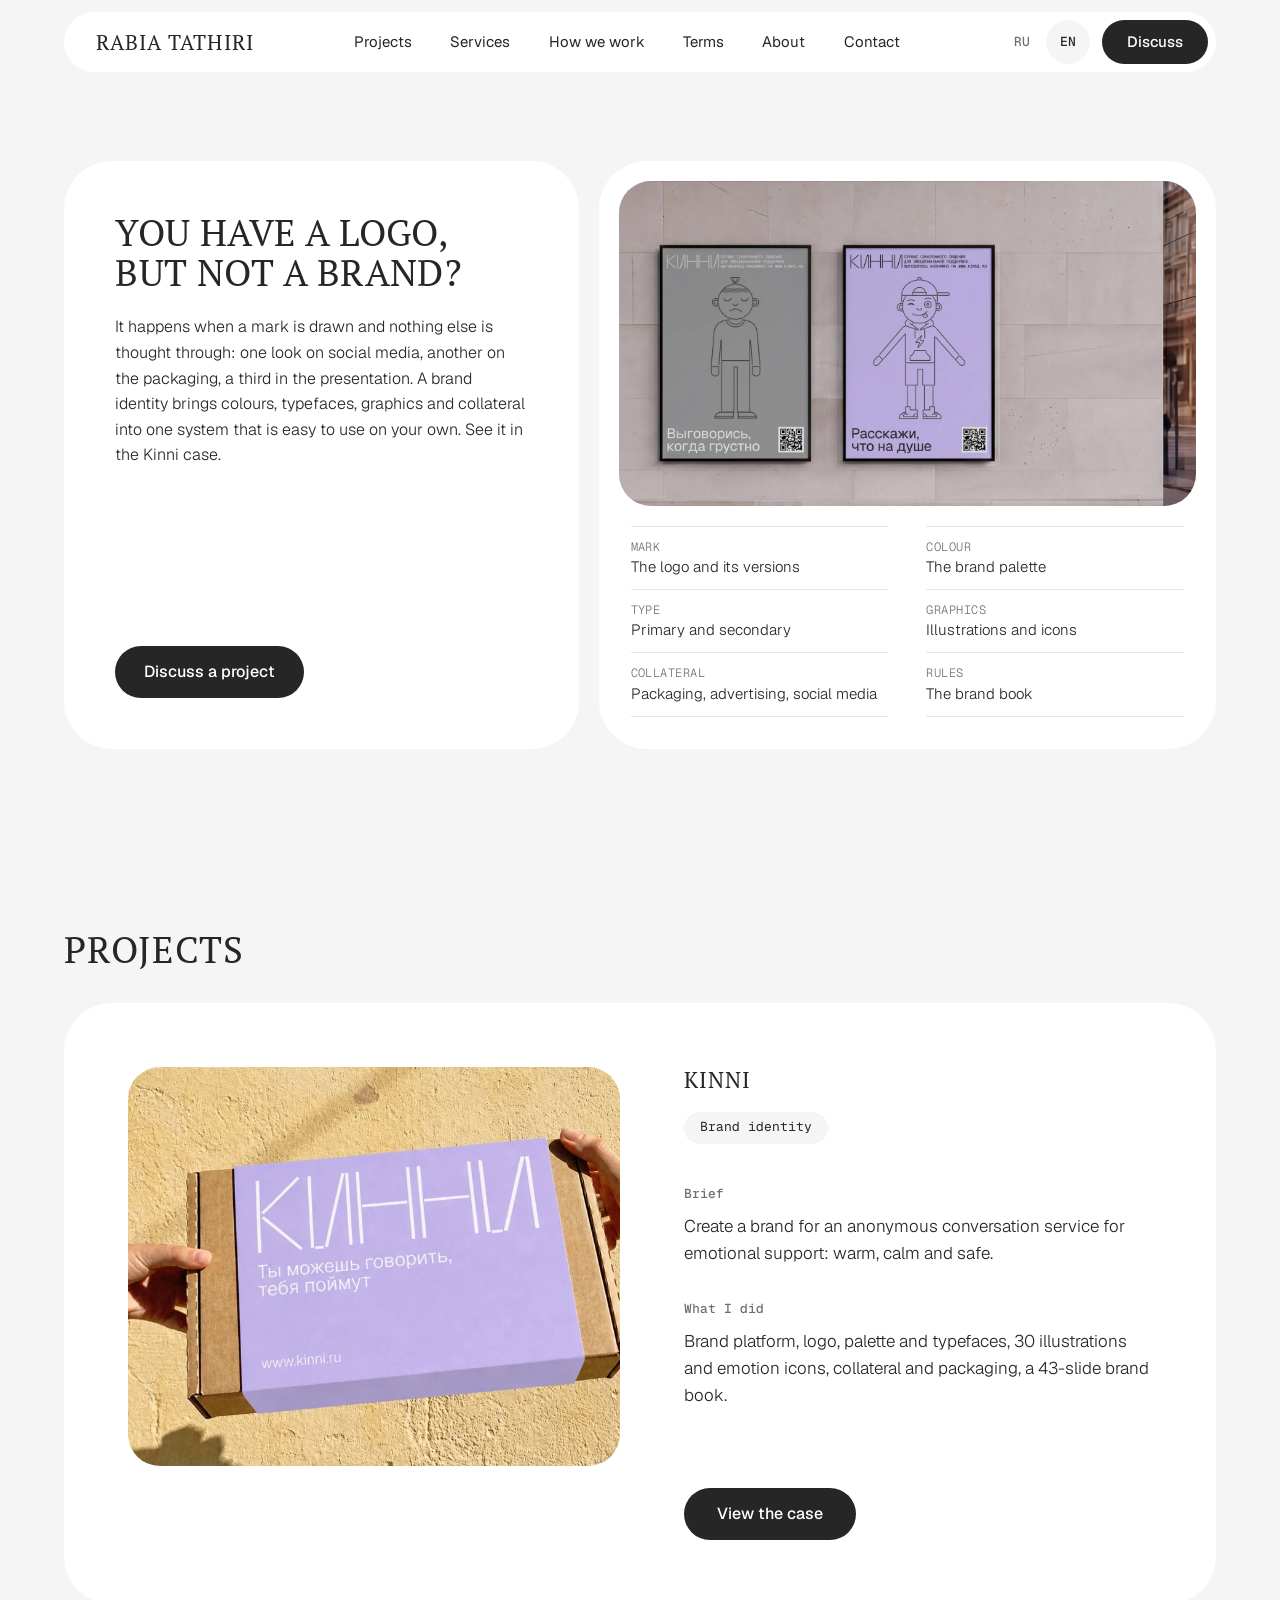
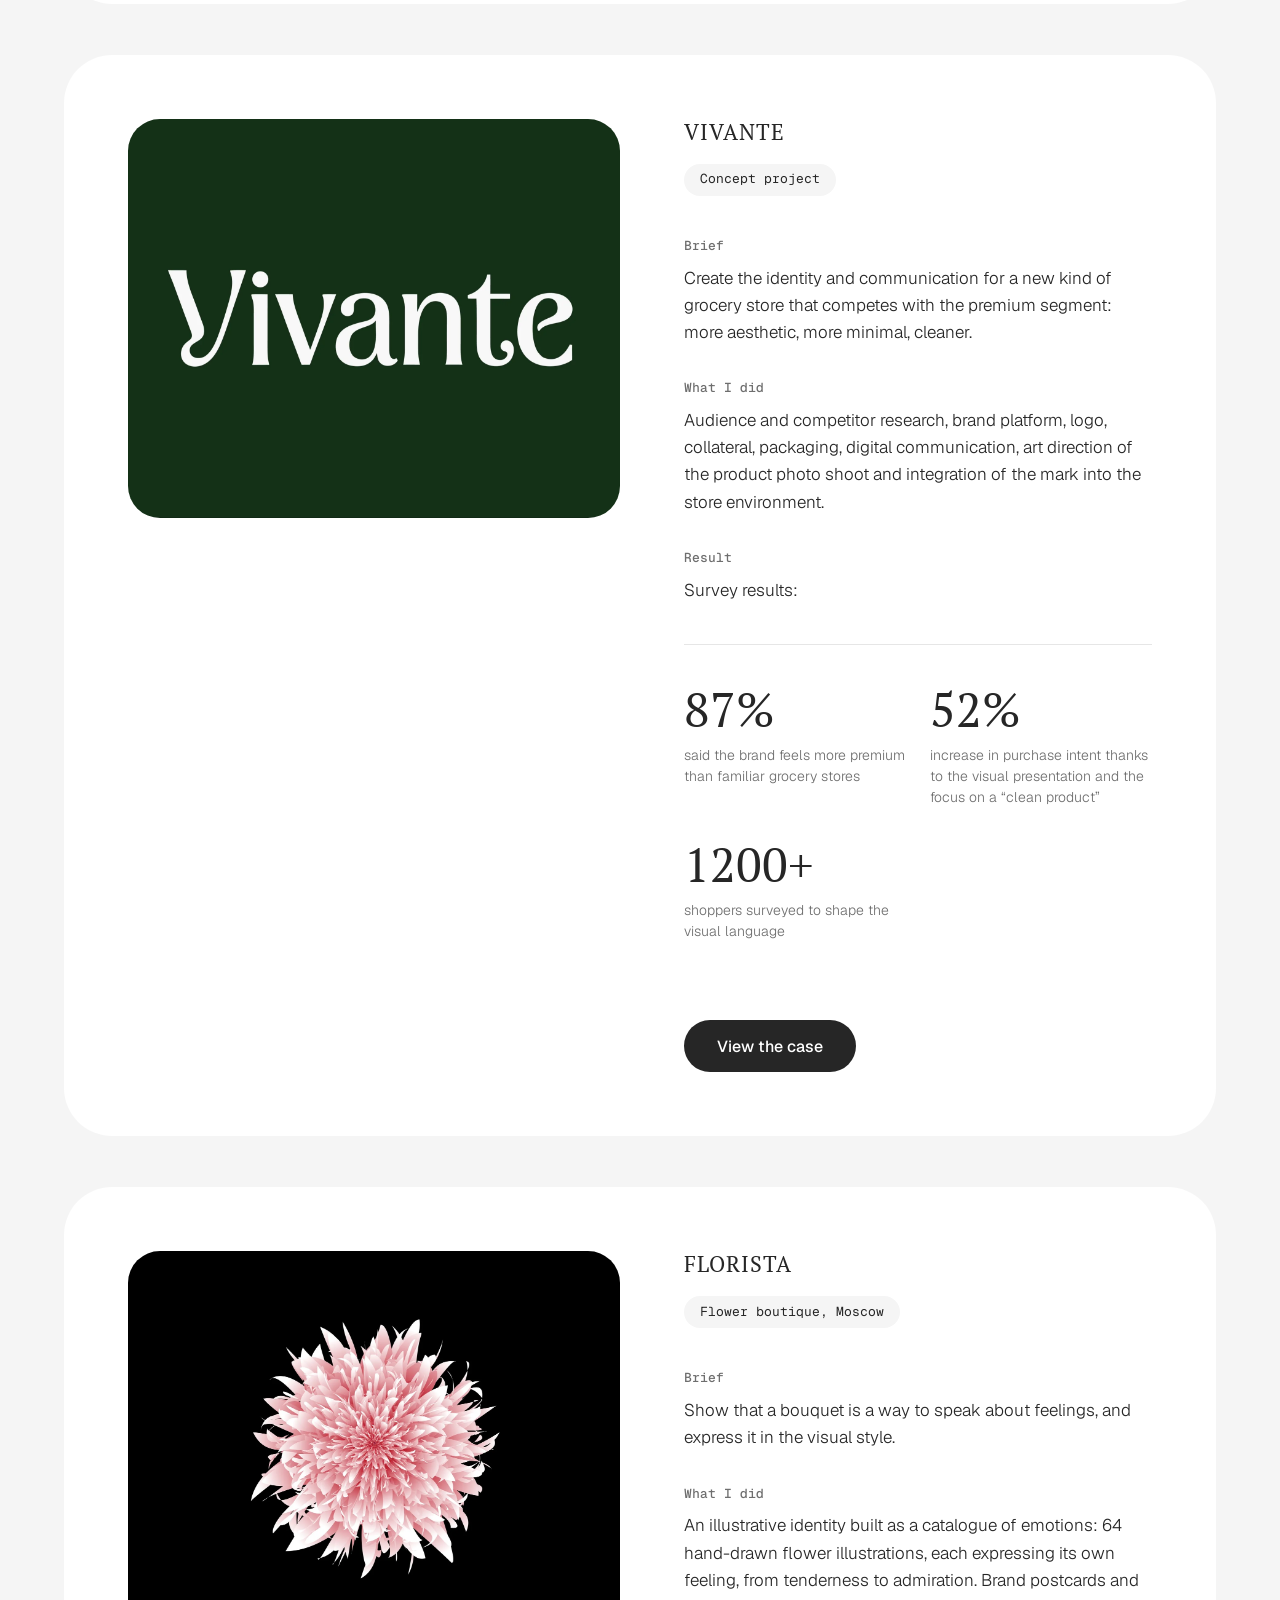
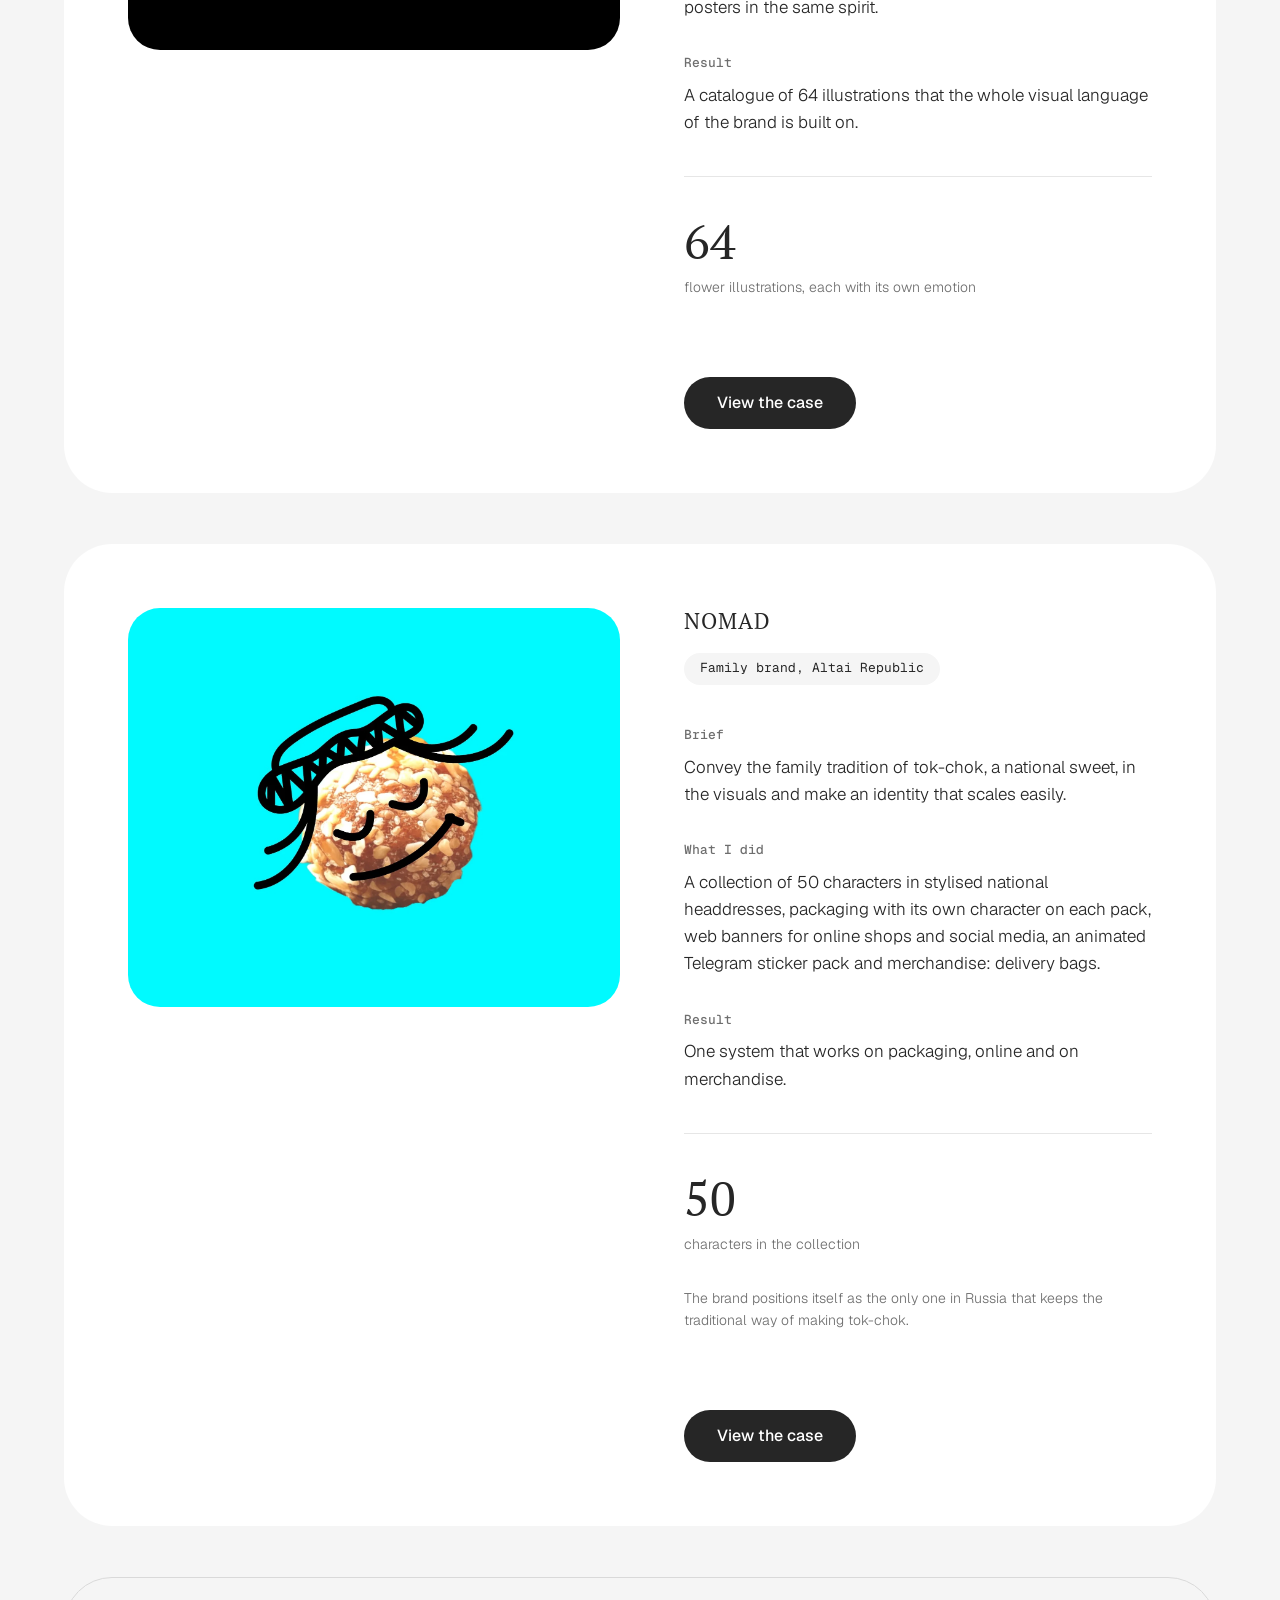
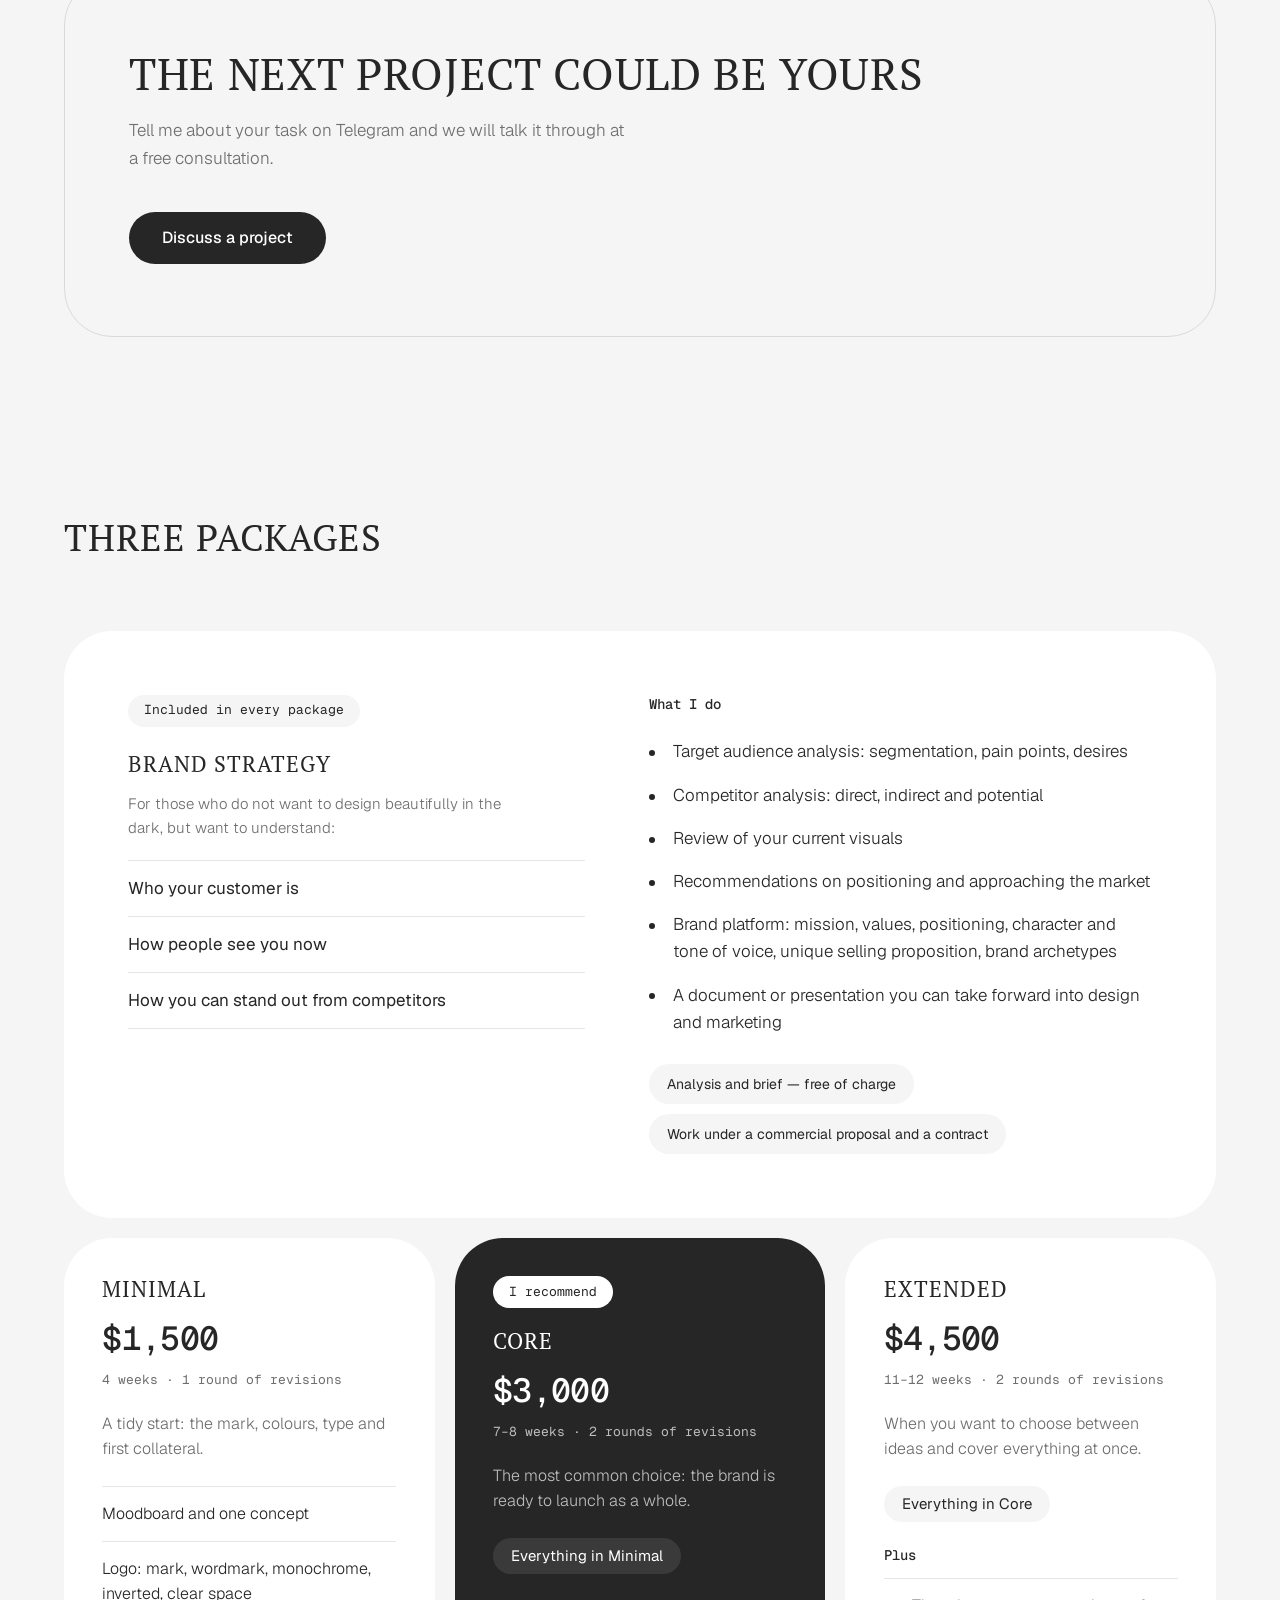
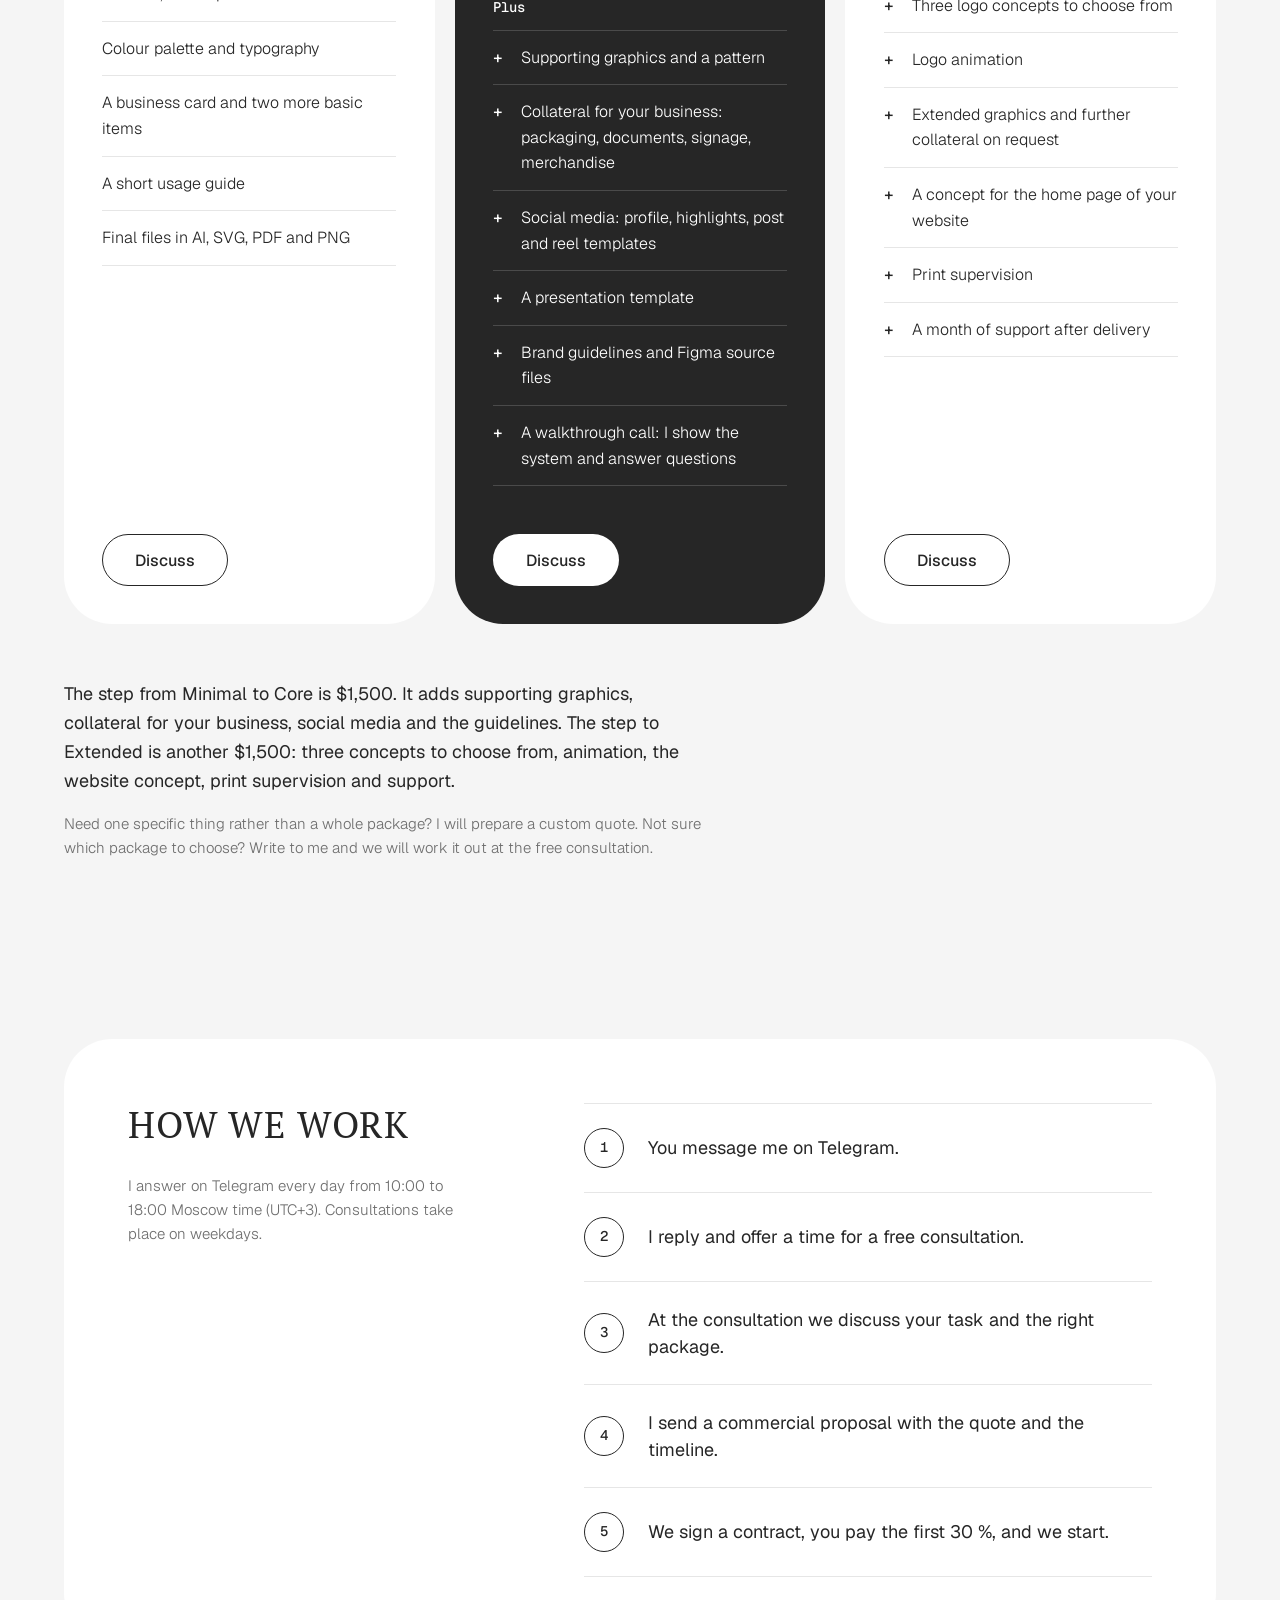
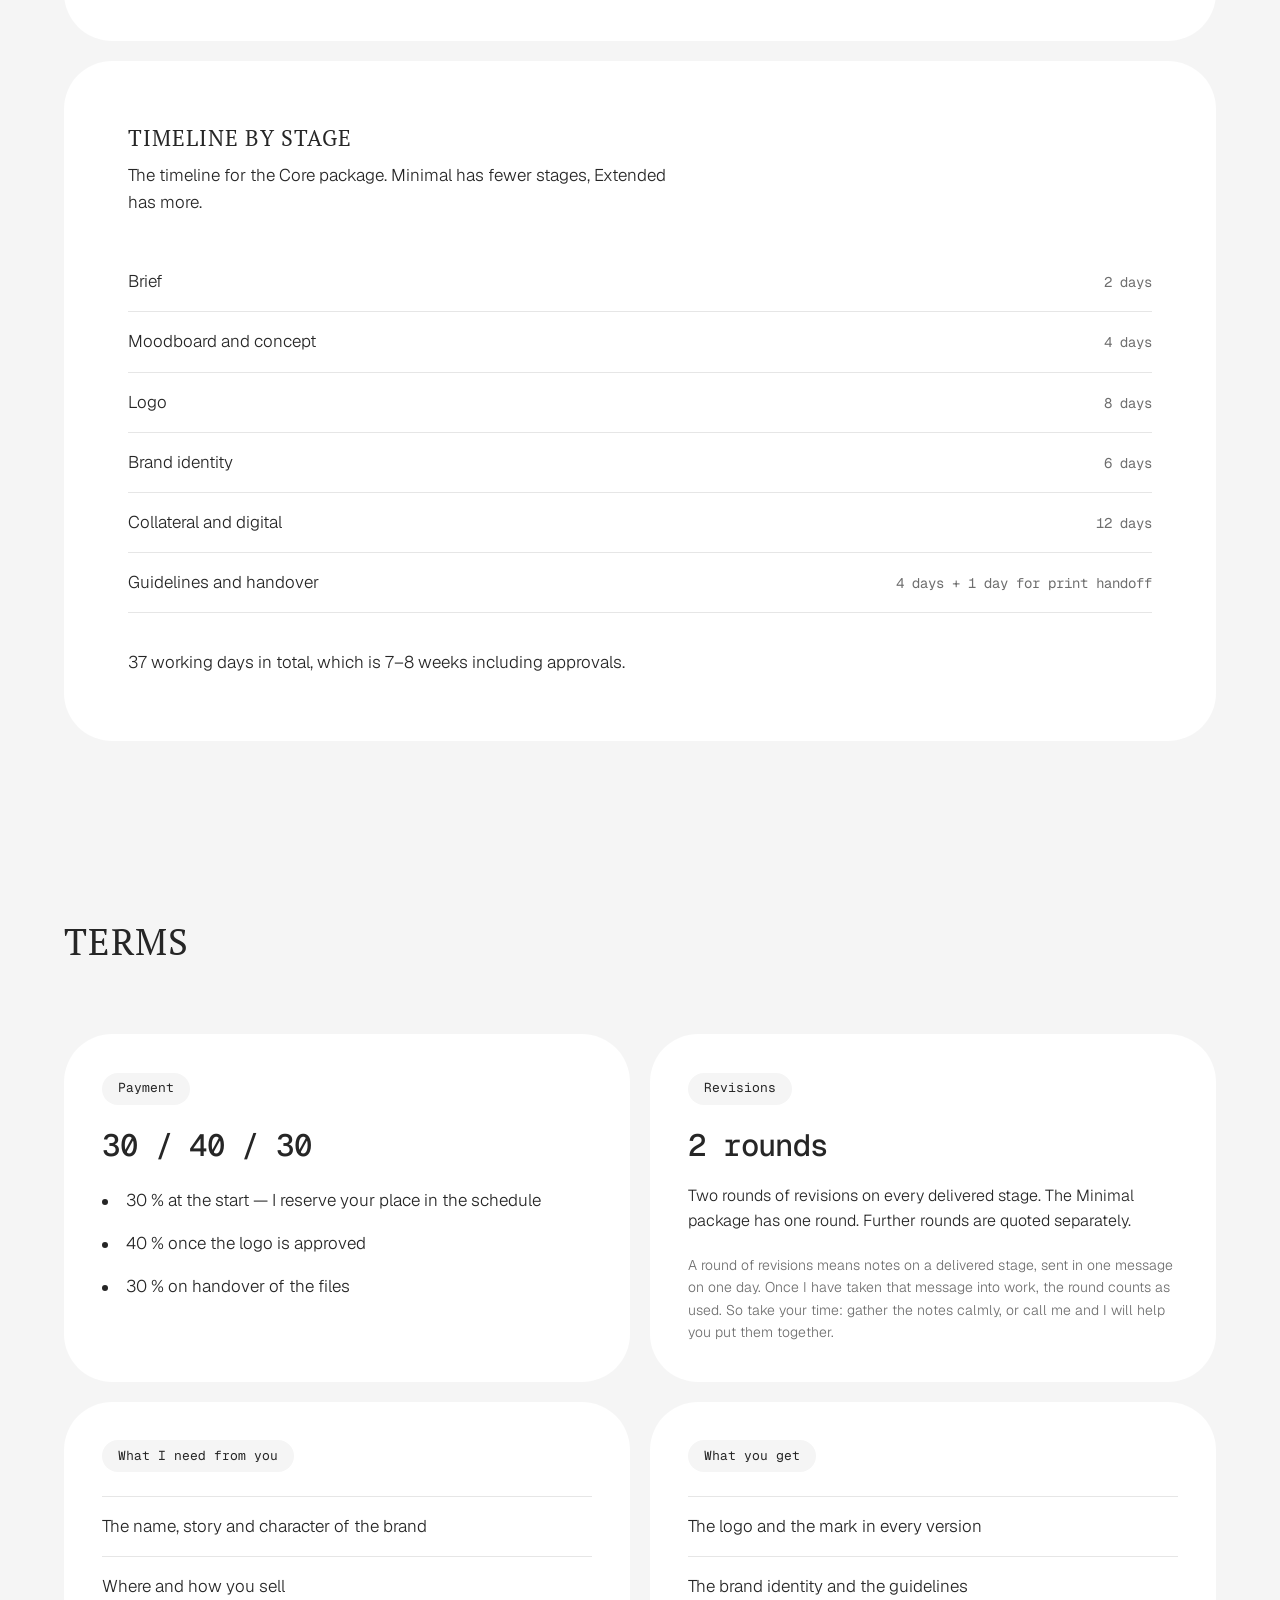
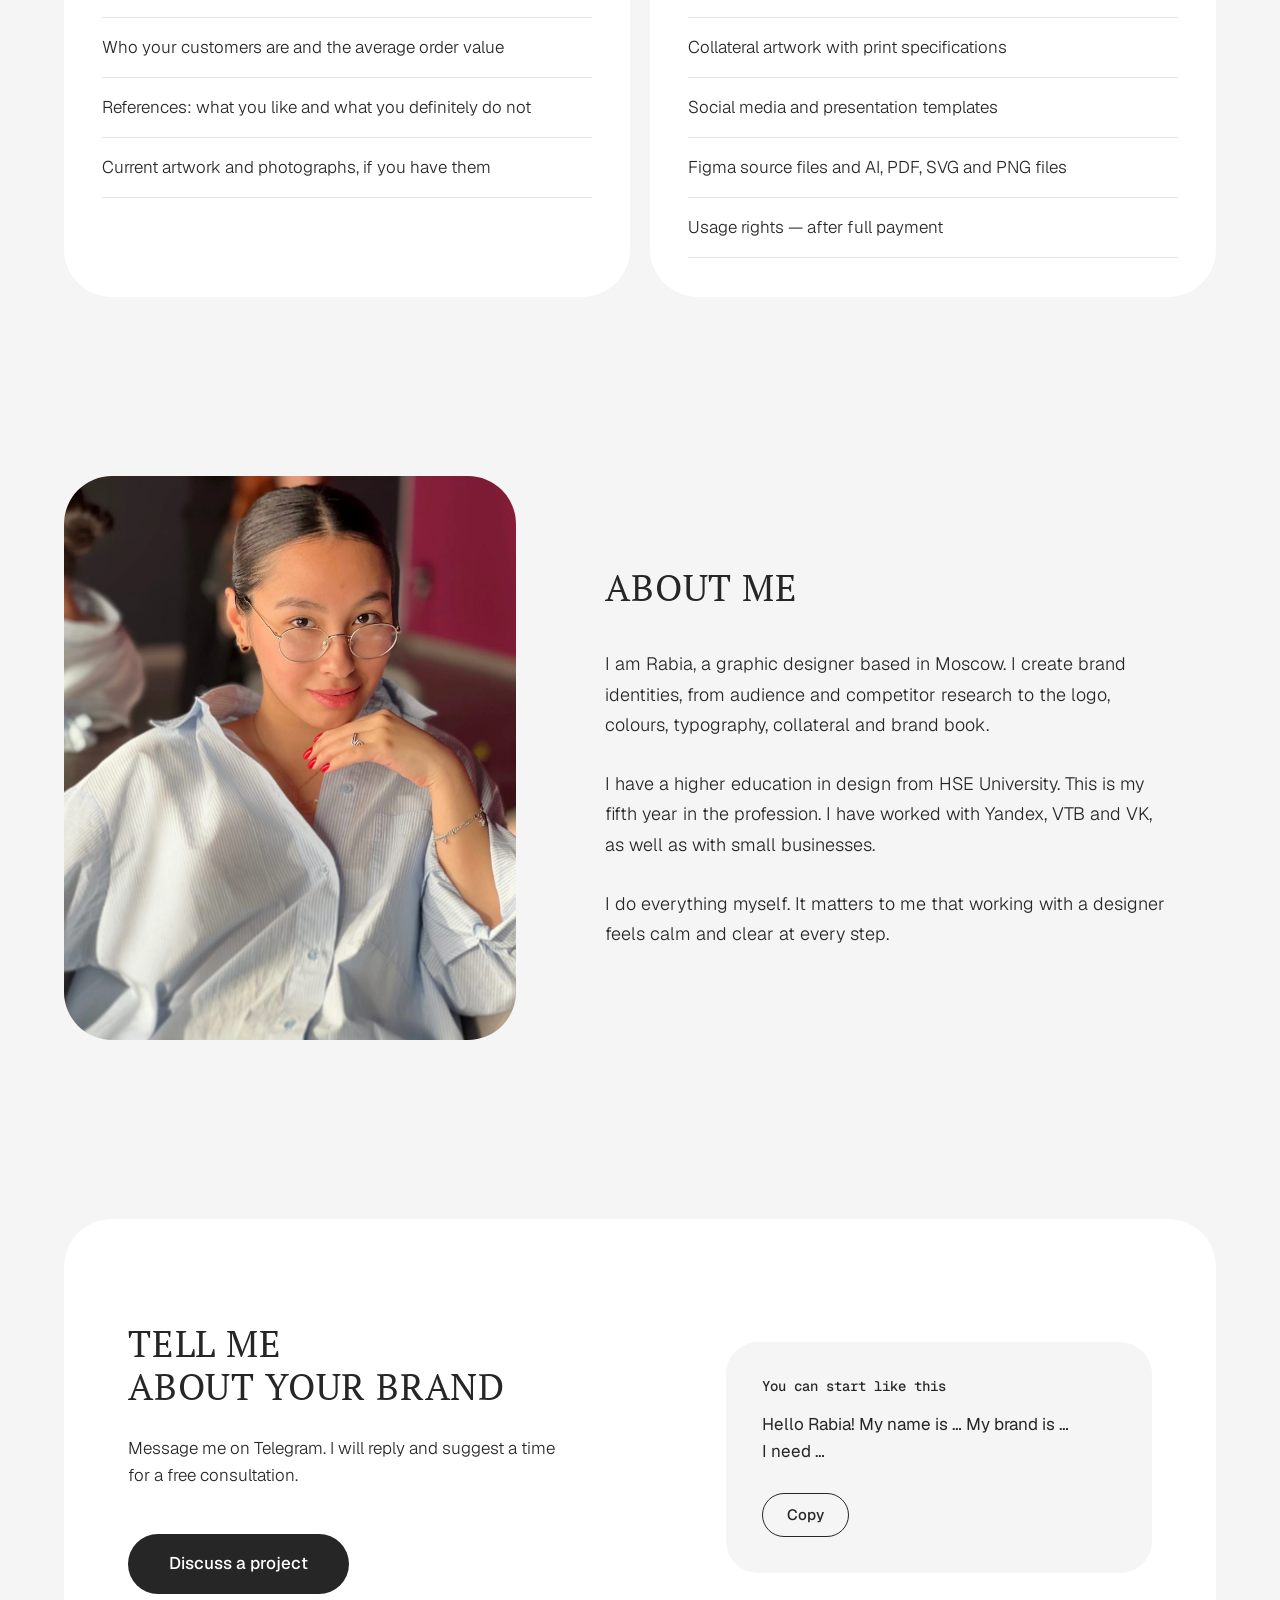
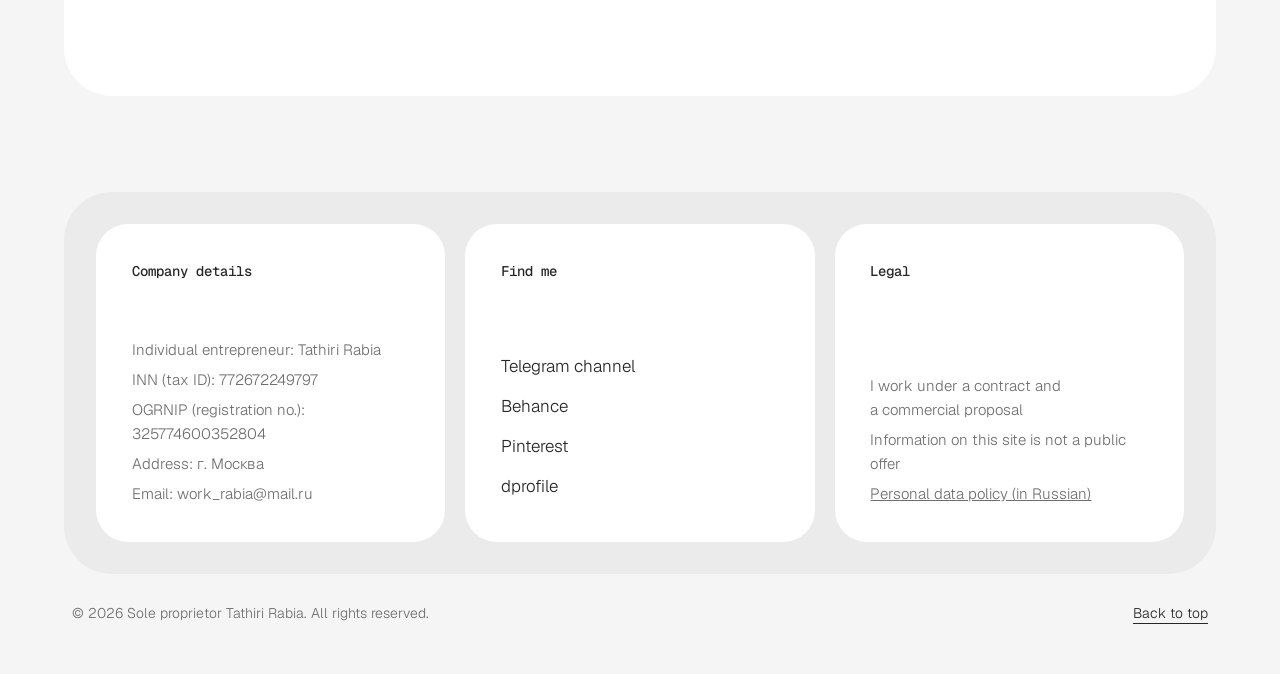
==== commit 7f389c43: "обновление" ====
--- a/index.html
+++ b/index.html
@@ -8,13 +8,13 @@
   <meta name="theme-color" content="#F5F5F5">
 
   <!-- ЗАМЕНИТЬ: адрес сайта после публикации (см. README, раздел «Что заменить») -->
-  <link rel="canonical" href="https://ВАШ-ЛОГИН.github.io/НАЗВАНИЕ-РЕПОЗИТОРИЯ/">
+  <link rel="canonical" href="https://rabia695.github.io/portfolioo/">
   <meta property="og:type" content="website">
   <meta property="og:site_name" content="Rabia">
   <meta property="og:title" content="Rabia — графический дизайнер, фирменный стиль, Москва">
   <meta property="og:description" content="Фирменный стиль под ключ: исследование, логотип, цвета, шрифты, носители и брендбук. Бесплатная консультация.">
-  <meta property="og:url" content="https://ВАШ-ЛОГИН.github.io/НАЗВАНИЕ-РЕПОЗИТОРИЯ/">
-  <meta property="og:image" content="https://ВАШ-ЛОГИН.github.io/НАЗВАНИЕ-РЕПОЗИТОРИЯ/og.png">
+  <meta property="og:url" content="https://rabia695.github.io/portfolioo/">
+  <meta property="og:image" content="https://rabia695.github.io/portfolioo/og.png">
   <meta property="og:locale" content="ru_RU">
   <meta property="og:locale:alternate" content="en_US">
   <meta name="twitter:card" content="summary_large_image">
@@ -28,7 +28,7 @@
 
 <div class="header-wrap">
   <header class="site-header container">
-    <a class="wordmark" href="#top" data-i18n-attr="aria-label:nav.home" aria-label="Rabia Takhiri, в начало страницы">Rabia Takhiri</a>
+    <a class="wordmark" href="#top" data-i18n-attr="aria-label:nav.home" aria-label="Rabia Tathiri, в начало страницы">Rabia Tathiri</a>
 
     <nav class="nav" id="nav" data-i18n-attr="aria-label:nav.menu" aria-label="Меню">
       <a href="#projects" data-i18n="nav.projects">Проекты</a>
@@ -56,7 +56,8 @@
   <!-- Первый экран -->
   <section class="hero container" id="hero">
     <div class="hero-text card">
-      <h1 data-i18n="hero.title">Фирменный стиль,<br>а не только логотип</h1>
+      <h1 data-i18n="hero.title">Логотип есть,<br>а бренда нет?</h1>
+      <p class="hero-lead" data-i18n="hero.lead"></p>
       <div class="hero-bottom">
         <div class="hero-actions">
           <a class="btn btn--dark btn--lg" data-link="telegram" data-i18n="hero.cta" href="https://t.me/work_rabia">Обсудить проект</a>
@@ -64,22 +65,16 @@
       </div>
     </div>
 
-    <div class="demo card hero-kinni" id="hero-kinni" role="img" data-i18n-attr="aria-label:hero.demo.alt" aria-label="Фирменный стиль Кинни: знак, носители и упаковка"><img class="is-on" src="images/kinni/bb-41.webp" alt=""></div>
+    <div class="hero-side card">
+      <div class="hero-kinni" id="hero-kinni" role="img" data-i18n-attr="aria-label:hero.demo.alt" aria-label="Фирменный стиль Кинни: знак, носители и упаковка"><img class="is-on" src="images/kinni/bb-36.webp" alt=""></div>
+      <ul class="syschecks" data-checks="hero.checks"></ul>
+    </div>
   </section>
 
   <!-- Проекты -->
   <section class="section container" id="projects">
     <div class="section-head">
       <h2 data-i18n="projects.title">Проекты</h2>
-    </div>
-    <div class="card sysblock">
-      <div class="sysblock-main">
-        <h3 data-i18n="identity.blockTitle"></h3>
-        <p class="sysblock-lead" data-i18n="identity.intro"></p>
-        <ul class="syschecks" data-checks="identity.checks"></ul>
-        <a class="btn btn--dark" href="case.html?id=kinni" data-i18n="identity.more"></a>
-      </div>
-      <div class="sysblock-pic"><img src="images/kinni/bb-41.webp" width="1600" height="900" loading="lazy" decoding="async" data-i18n-attr="alt:identity.blockAlt" alt=""></div>
     </div>
     <div class="projects" id="project-list"></div>
   </section>
--- a/css/style.css
+++ b/css/style.css
@@ -869,16 +869,18 @@
 .kcollat { display: grid; grid-template-columns: repeat(2, minmax(0, 1fr)); gap: 16px; margin: 40px 0; }
 @media (max-width: 760px) { .case .kinfo:not(.kinfo--one) { grid-template-columns: minmax(0, 1fr); } .kcollat { grid-template-columns: minmax(0, 1fr); } }
 
-/* ---------- блок «Логотип есть, а бренда нет?» ---------- */
-.sysblock { display: grid; grid-template-columns: minmax(0, 1.05fr) minmax(0, 1fr); gap: clamp(28px, 4vw, 56px); align-items: start; margin-bottom: clamp(20px, 2.5vw, 32px); }
-.sysblock h3 { font-family: var(--display); font-weight: 400; text-transform: uppercase; font-size: clamp(28px, 3.4vw, 44px); line-height: 1.1; margin: 0 0 20px; white-space: pre-line; text-wrap: balance; }
-.sysblock-lead { margin: 0 0 28px; font-size: 18px; line-height: 1.6; max-width: 56ch; }
-.syschecks { list-style: none; margin: 0 0 32px; padding: 0; }
-.syschecks li { display: flex; gap: 14px; align-items: baseline; padding: 14px 0; border-bottom: 1px solid var(--line); font-size: 17px; }
-.syschecks li:first-child { border-top: 1px solid var(--line); }
-.syschecks-k { flex: none; width: 96px; font-family: var(--mono); font-size: 12px; letter-spacing: .04em; text-transform: uppercase; color: var(--muted); }
-.sysblock-pic { border-radius: var(--r-l); overflow: hidden; background: var(--line); }
-.sysblock-pic img { display: block; width: 100%; height: auto; }
-@media (max-width: 860px) { .sysblock { grid-template-columns: 1fr; } }
-.sysblock-pic { position: sticky; top: 104px; }
-@media (max-width: 860px) { .sysblock-pic { position: static; } }
+/* ---------- первый экран: «Логотип есть, а бренда нет?» ---------- */
+.hero { grid-template-columns: minmax(0, 1fr) minmax(0, 1.2fr); align-items: stretch; }
+.hero-text { justify-content: flex-start; gap: 0; }
+.hero-text h1 { margin: 0 0 22px; font-size: clamp(26px, 2.9vw, 42px); }
+.hero-lead { margin: 0; font-size: 16px; line-height: 1.6; max-width: 46ch; }
+.hero-text .hero-bottom { margin-top: auto; }
+.hero-side { padding: clamp(14px, 1.6vw, 20px); display: flex; flex-direction: column; gap: clamp(14px, 1.6vw, 20px); }
+.hero-kinni { position: relative; overflow: hidden; min-height: 0; height: 0; padding-bottom: 56.25%; border-radius: var(--r-l); background: var(--bg); }
+.hero-kinni img { object-fit: contain; }
+.syschecks { list-style: none; margin: 0; padding: 0 clamp(6px, 1vw, 12px) clamp(6px, 1vw, 12px); display: grid; grid-template-columns: 1fr 1fr; column-gap: clamp(20px, 3vw, 40px); }
+.syschecks li { display: flex; flex-direction: column; gap: 2px; padding: 12px 0; border-bottom: 1px solid var(--line); font-size: 15px; line-height: 1.35; }
+.syschecks li:nth-child(-n+2) { border-top: 1px solid var(--line); }
+.syschecks-k { font-family: var(--mono); font-size: 12px; letter-spacing: .04em; text-transform: uppercase; color: var(--muted); }
+@media (max-width: 960px) { .hero { grid-template-columns: minmax(0, 1fr); } .hero-text .hero-bottom { margin-top: 28px; } }
+@media (max-width: 480px) { .syschecks { grid-template-columns: 1fr; } .syschecks li:nth-child(2) { border-top: 0; } }
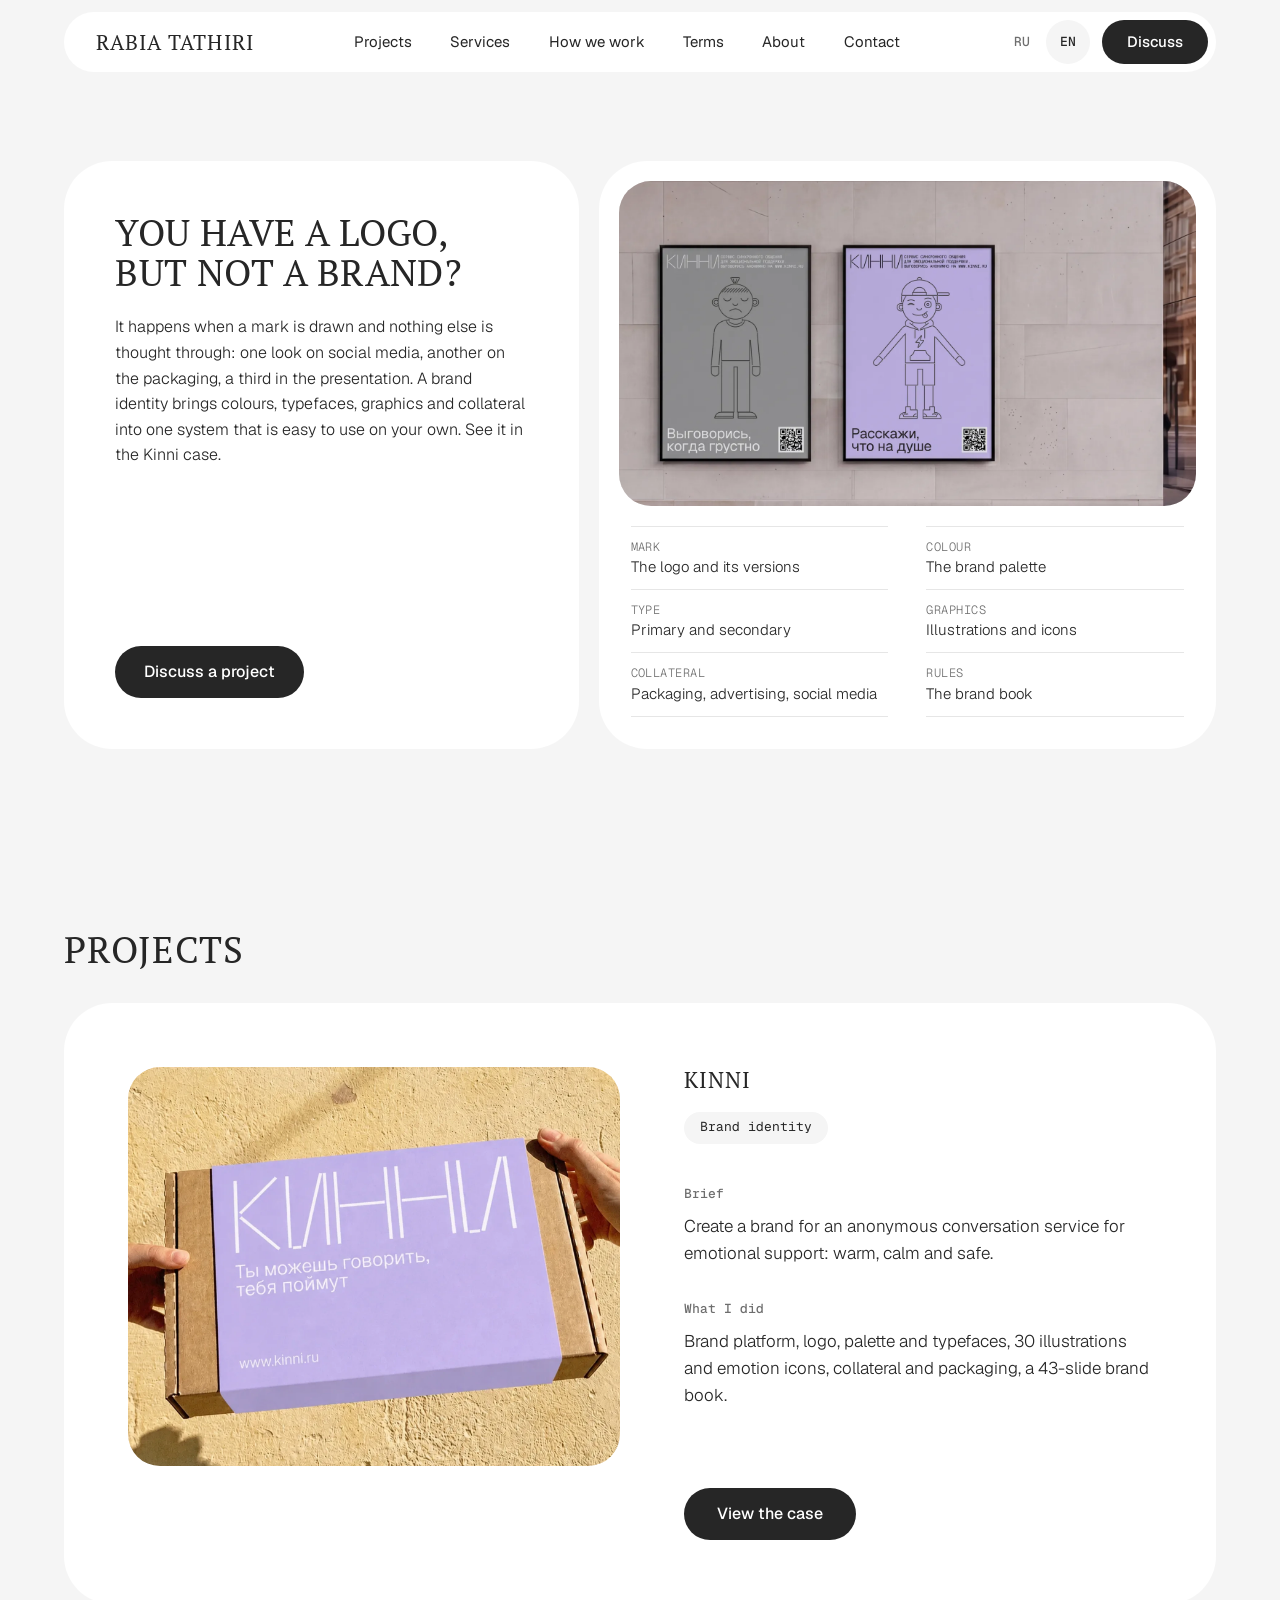
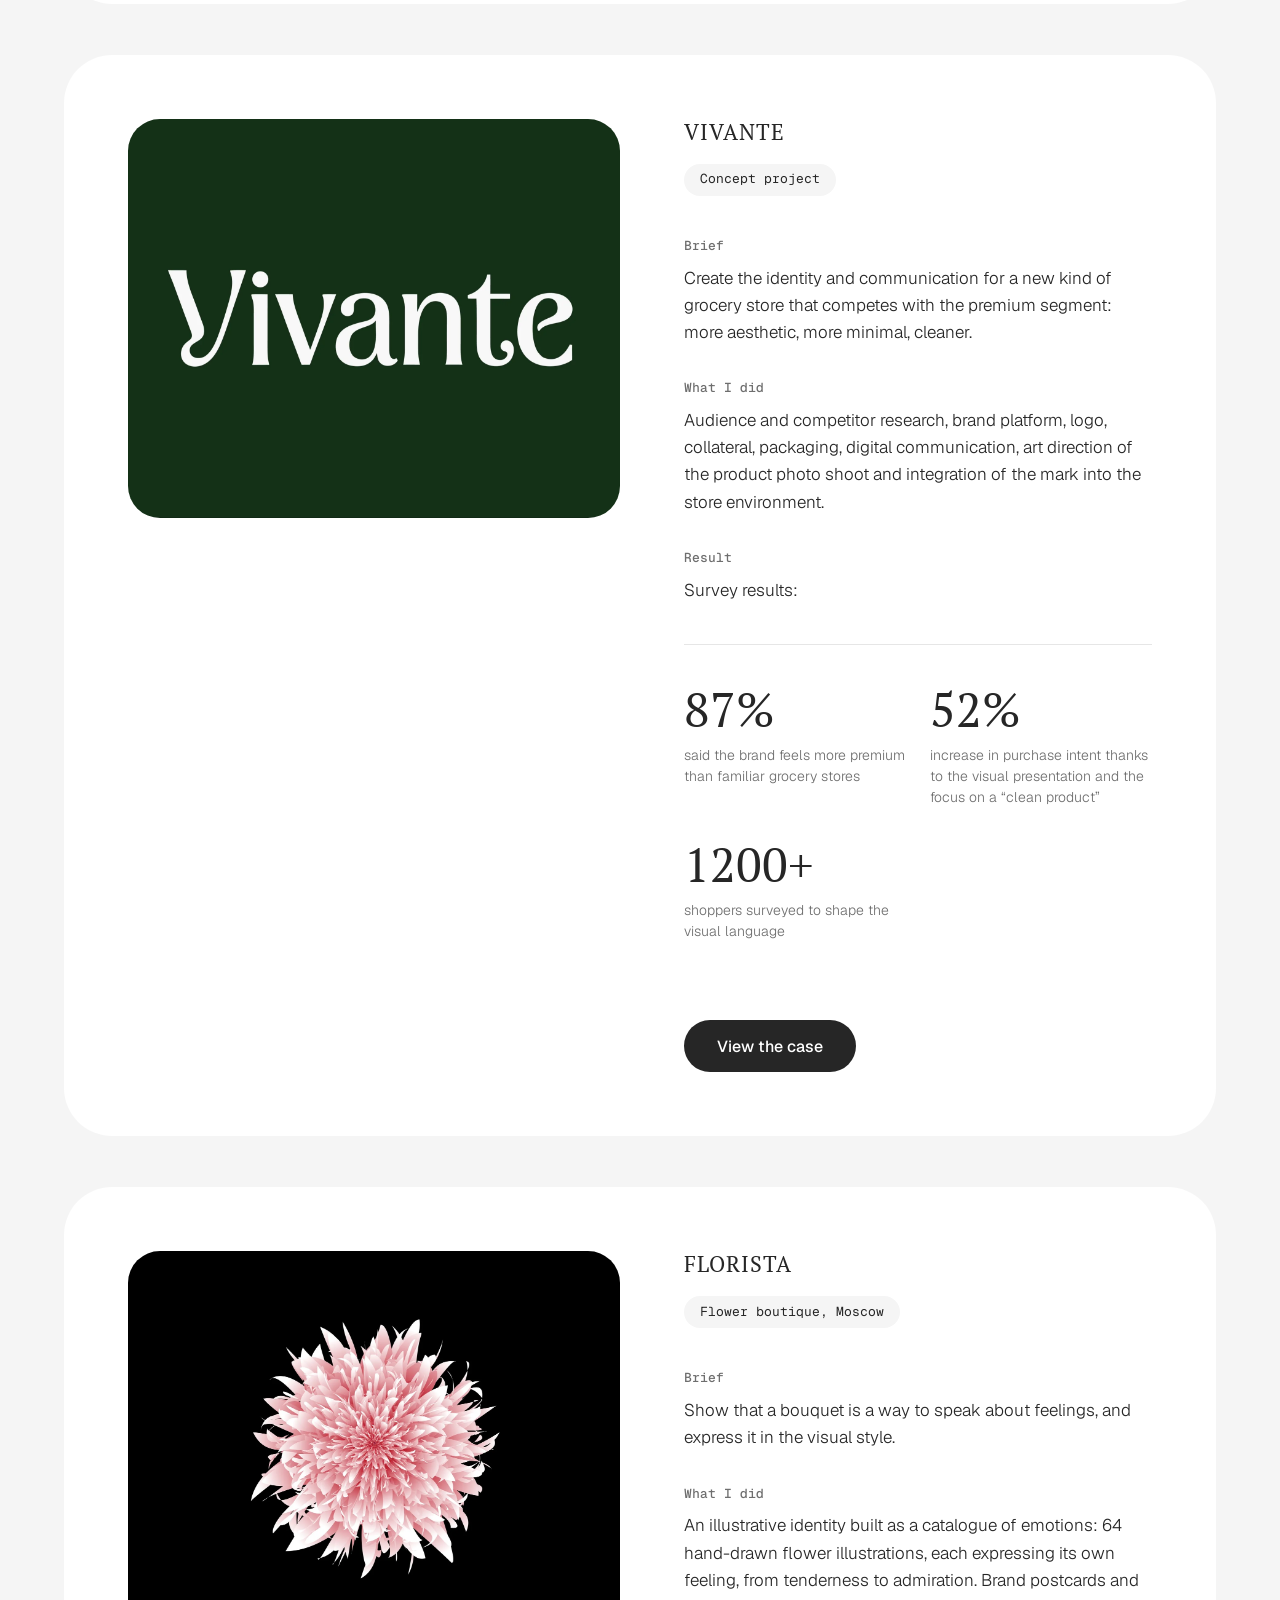
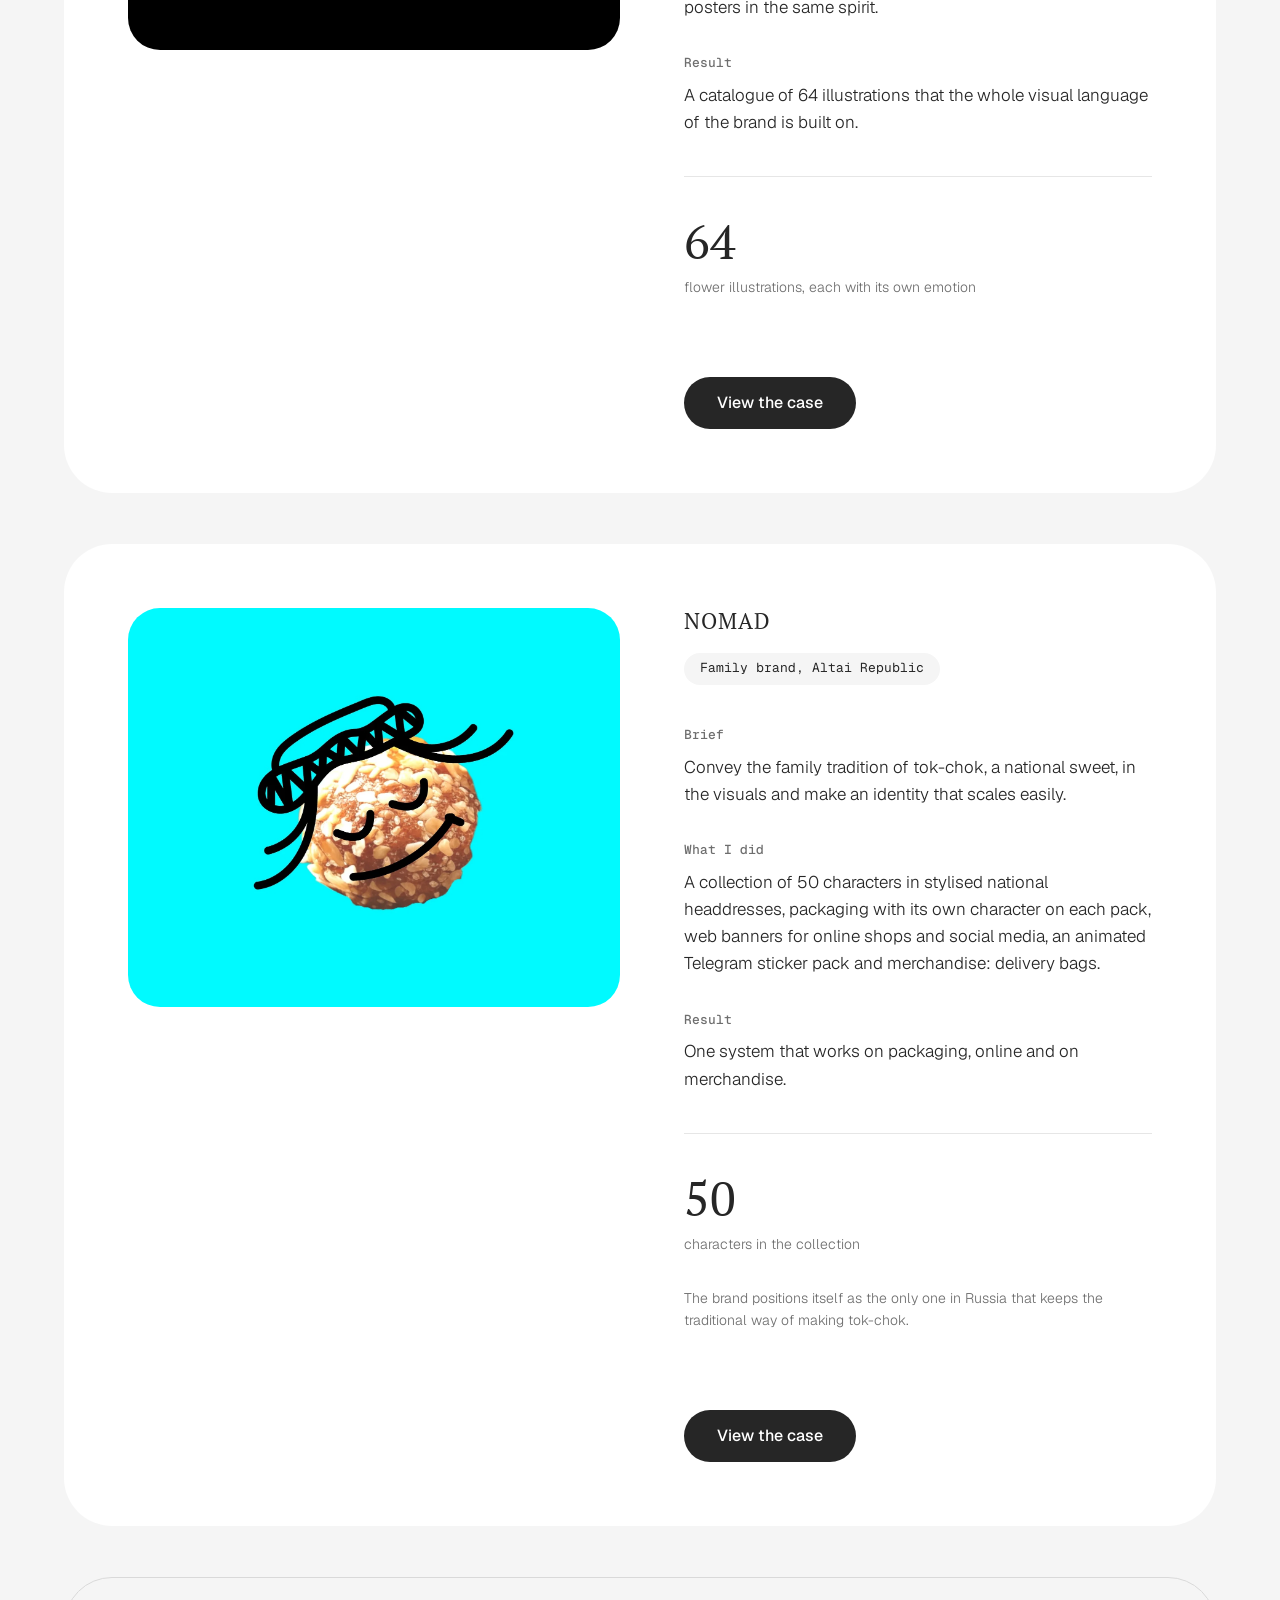
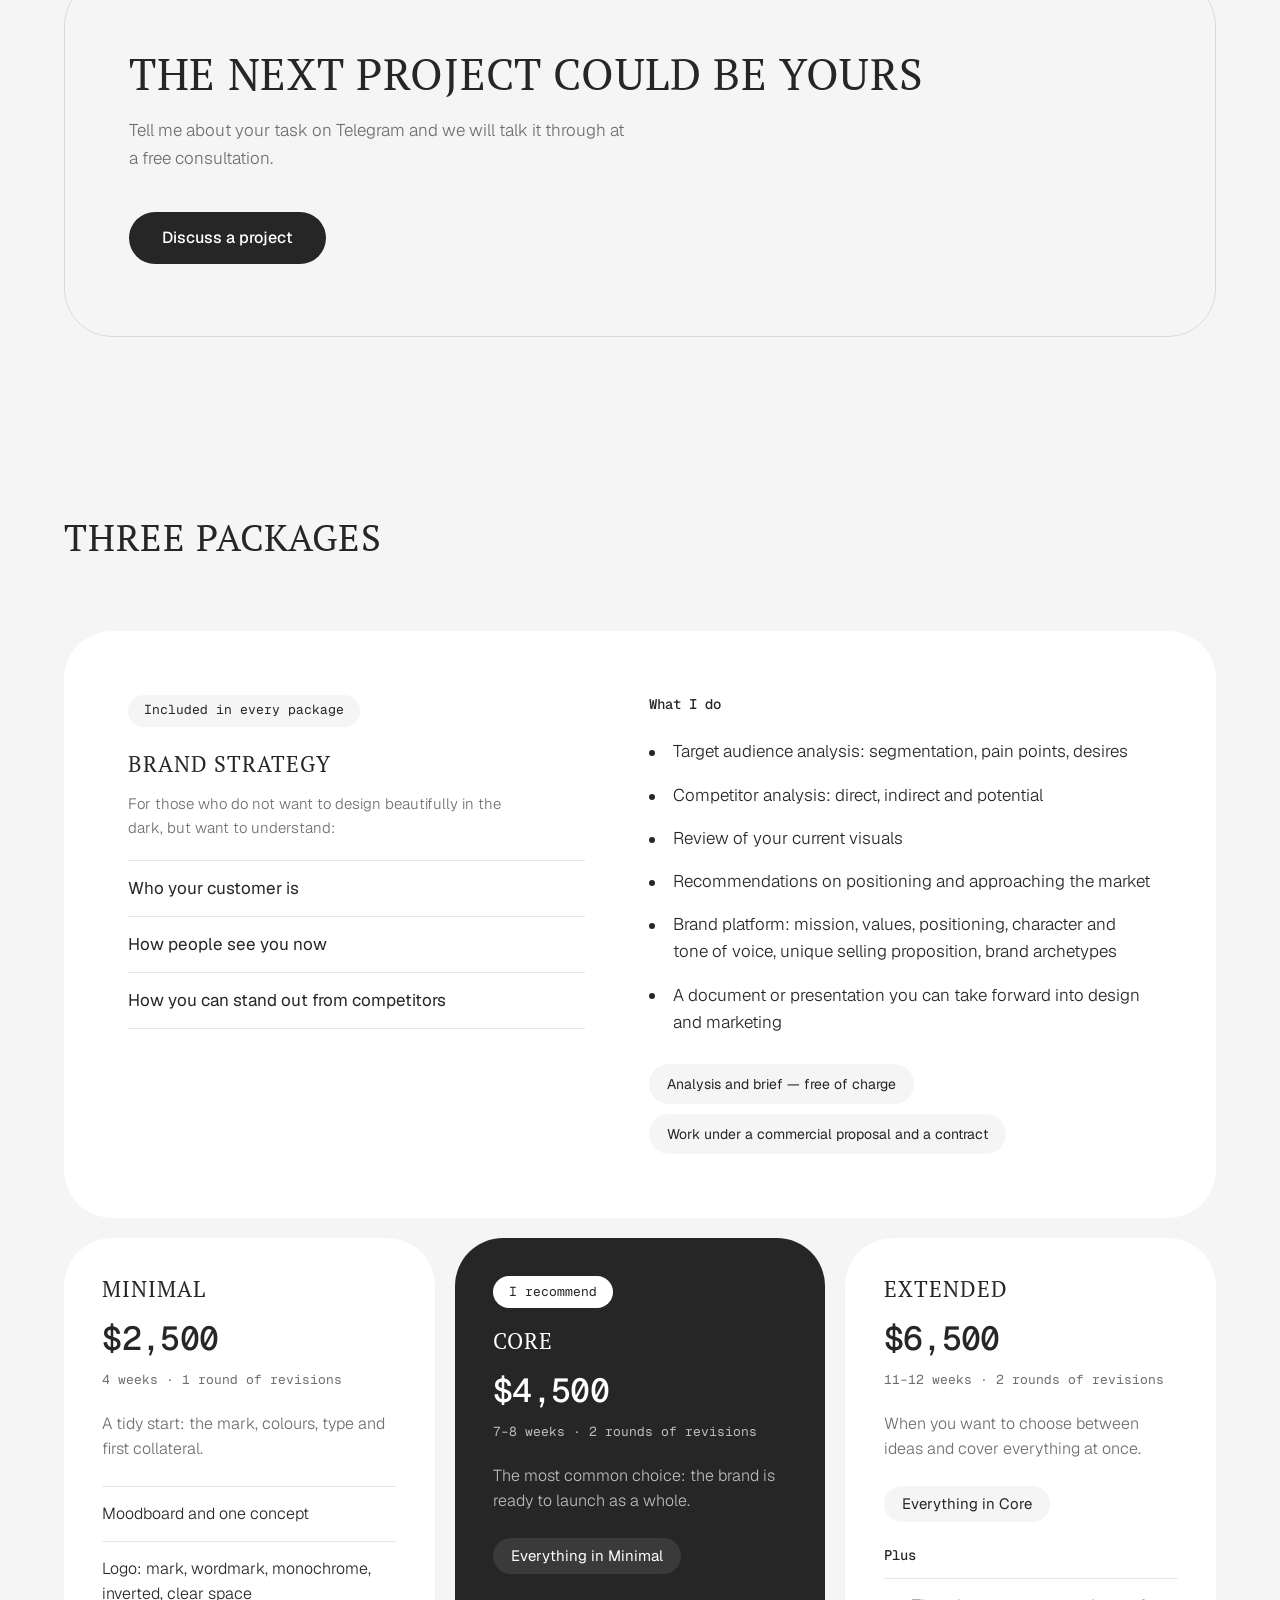
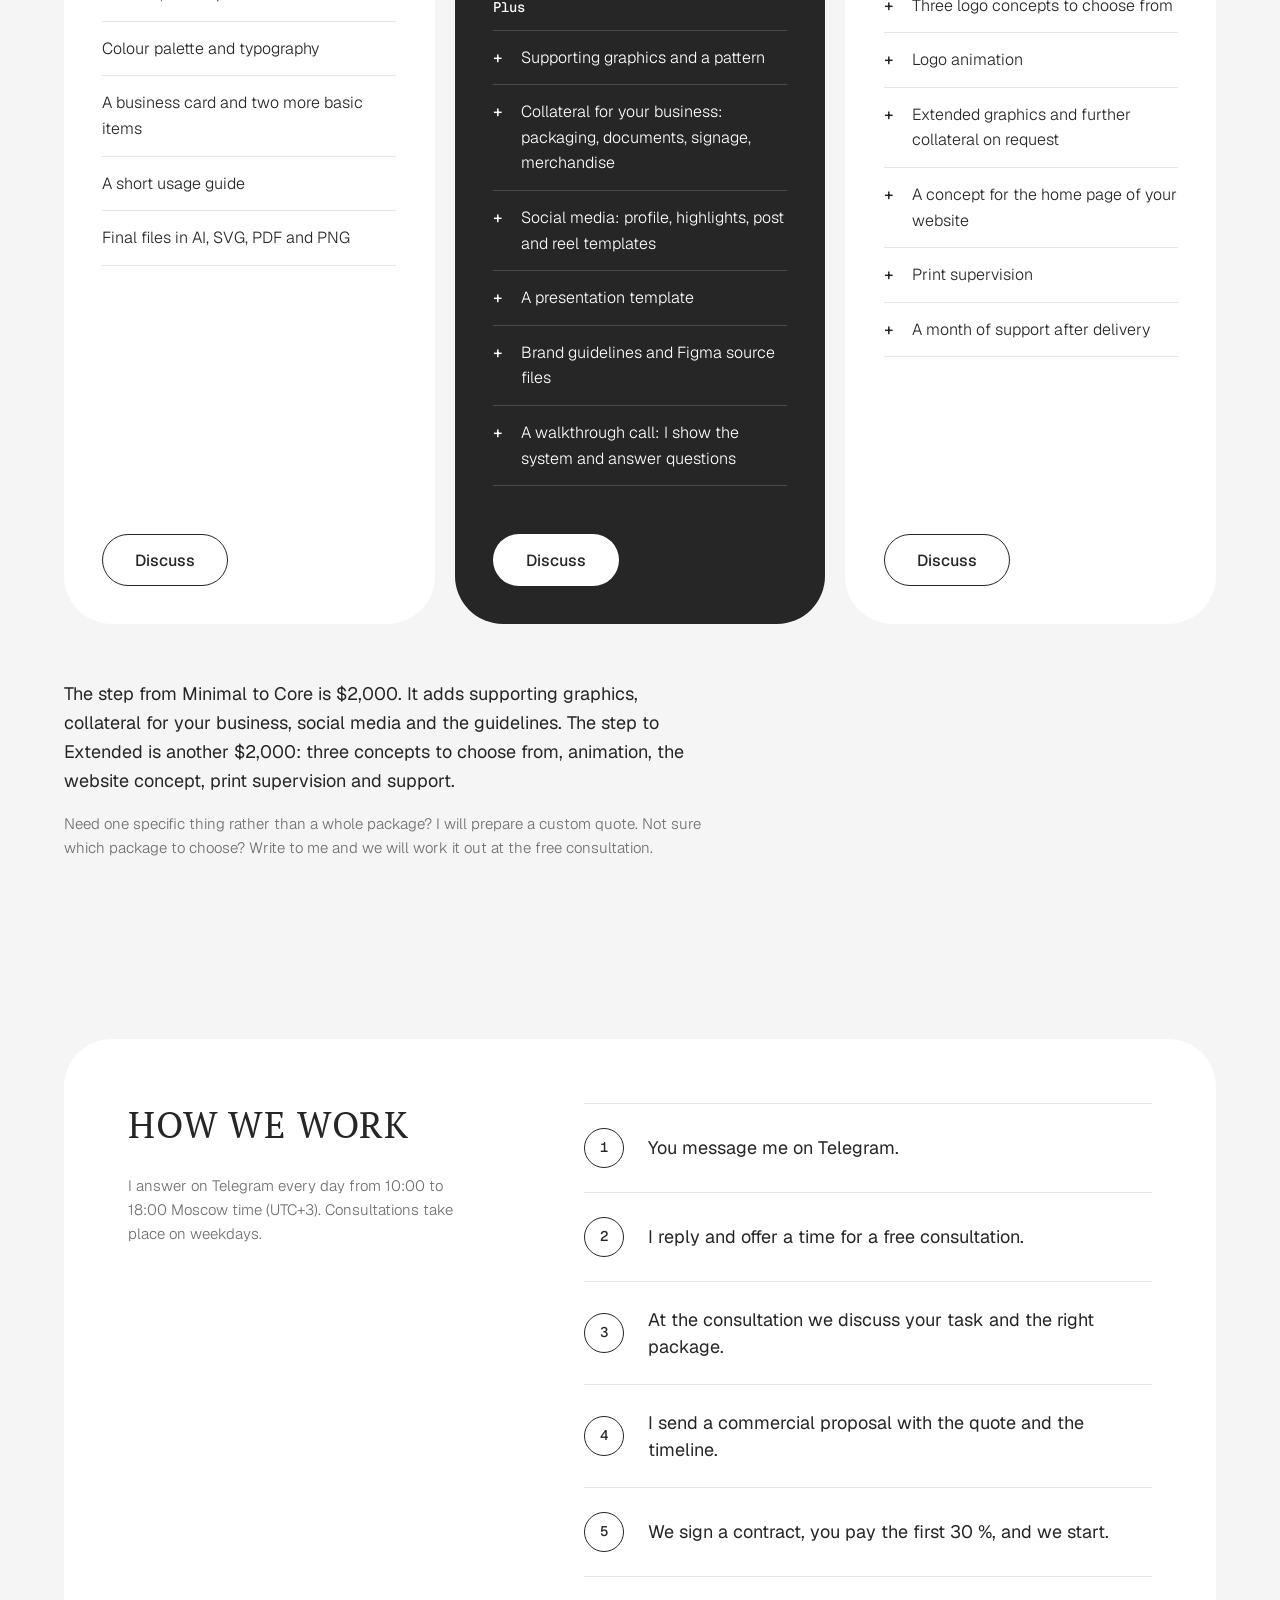
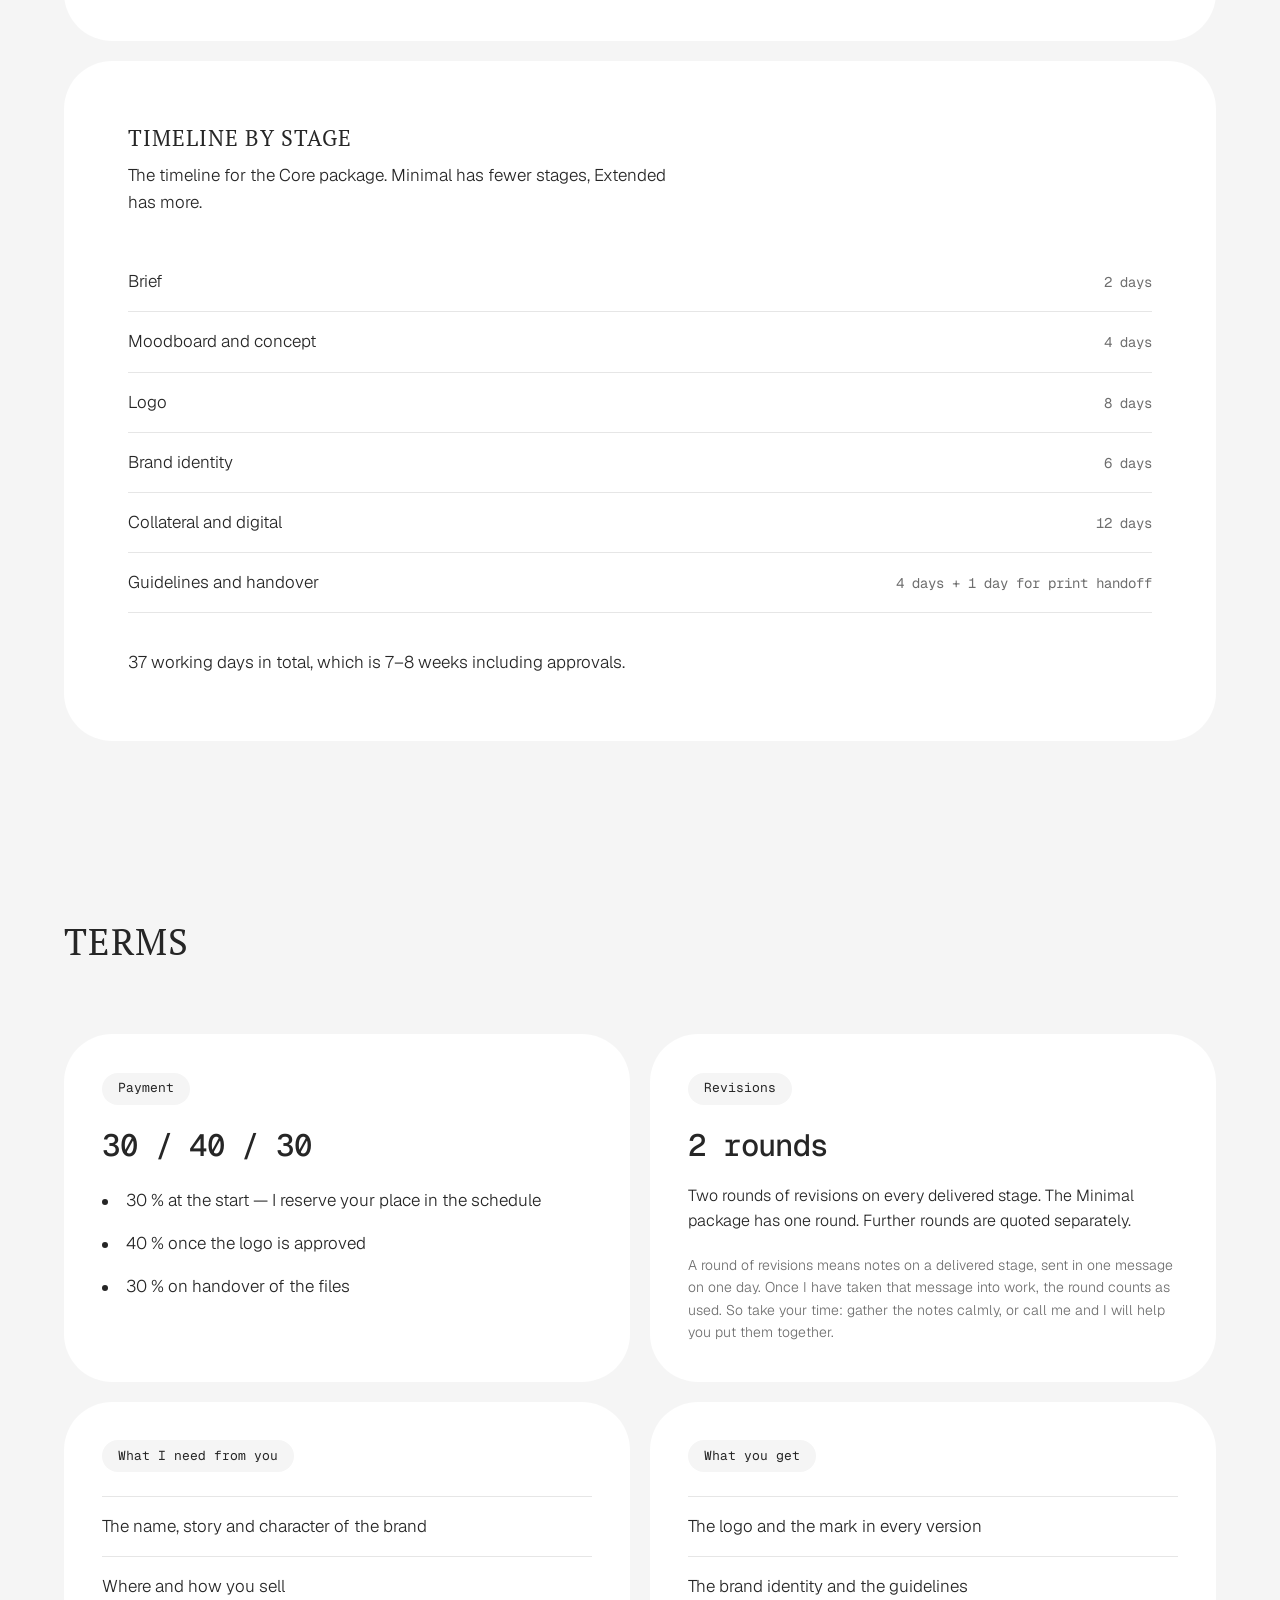
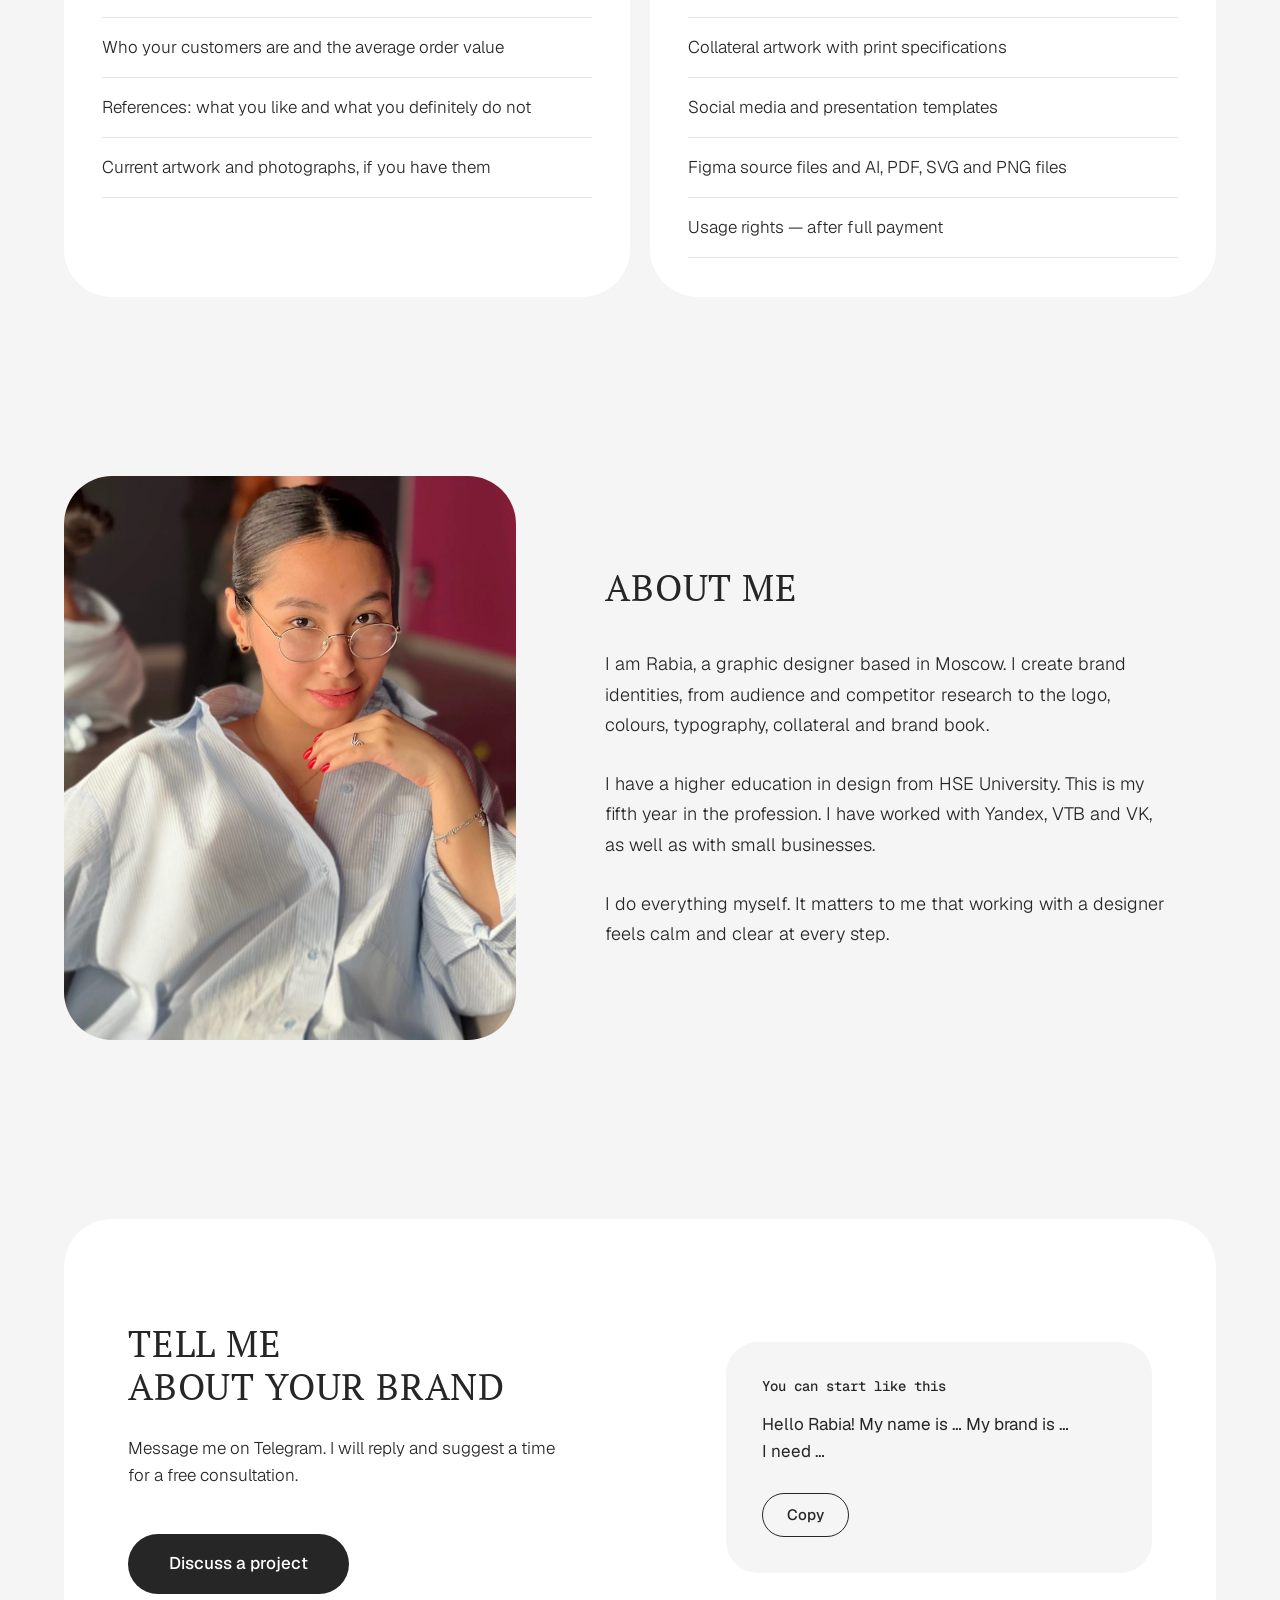
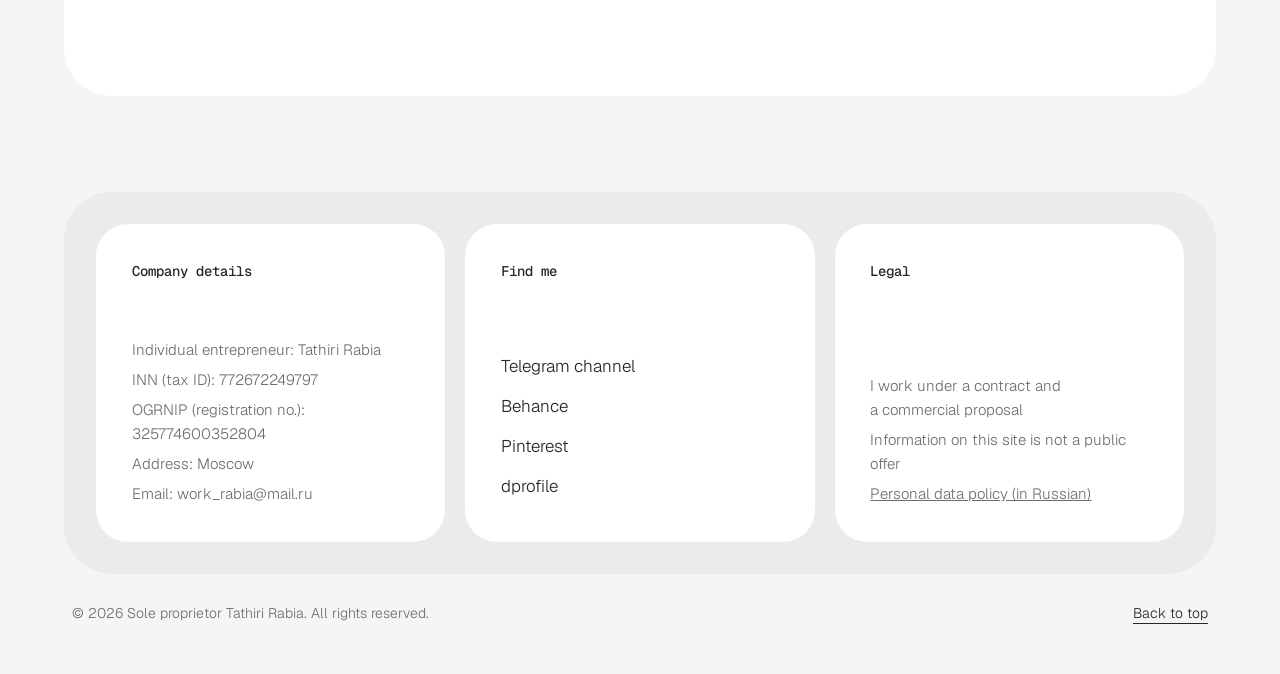
==== commit 88d5d5bd: "домен" ====
--- a/index.html
+++ b/index.html
@@ -8,13 +8,13 @@
   <meta name="theme-color" content="#F5F5F5">
 
   <!-- ЗАМЕНИТЬ: адрес сайта после публикации (см. README, раздел «Что заменить») -->
-  <link rel="canonical" href="https://rabia695.github.io/portfolioo/">
+  <link rel="canonical" href="https://rabiatathiri.ru/">
   <meta property="og:type" content="website">
   <meta property="og:site_name" content="Rabia">
   <meta property="og:title" content="Rabia — графический дизайнер, фирменный стиль, Москва">
   <meta property="og:description" content="Фирменный стиль под ключ: исследование, логотип, цвета, шрифты, носители и брендбук. Бесплатная консультация.">
-  <meta property="og:url" content="https://rabia695.github.io/portfolioo/">
-  <meta property="og:image" content="https://rabia695.github.io/portfolioo/og.png">
+  <meta property="og:url" content="https://rabiatathiri.ru/">
+  <meta property="og:image" content="https://rabiatathiri.ru/og.png">
   <meta property="og:locale" content="ru_RU">
   <meta property="og:locale:alternate" content="en_US">
   <meta name="twitter:card" content="summary_large_image">
